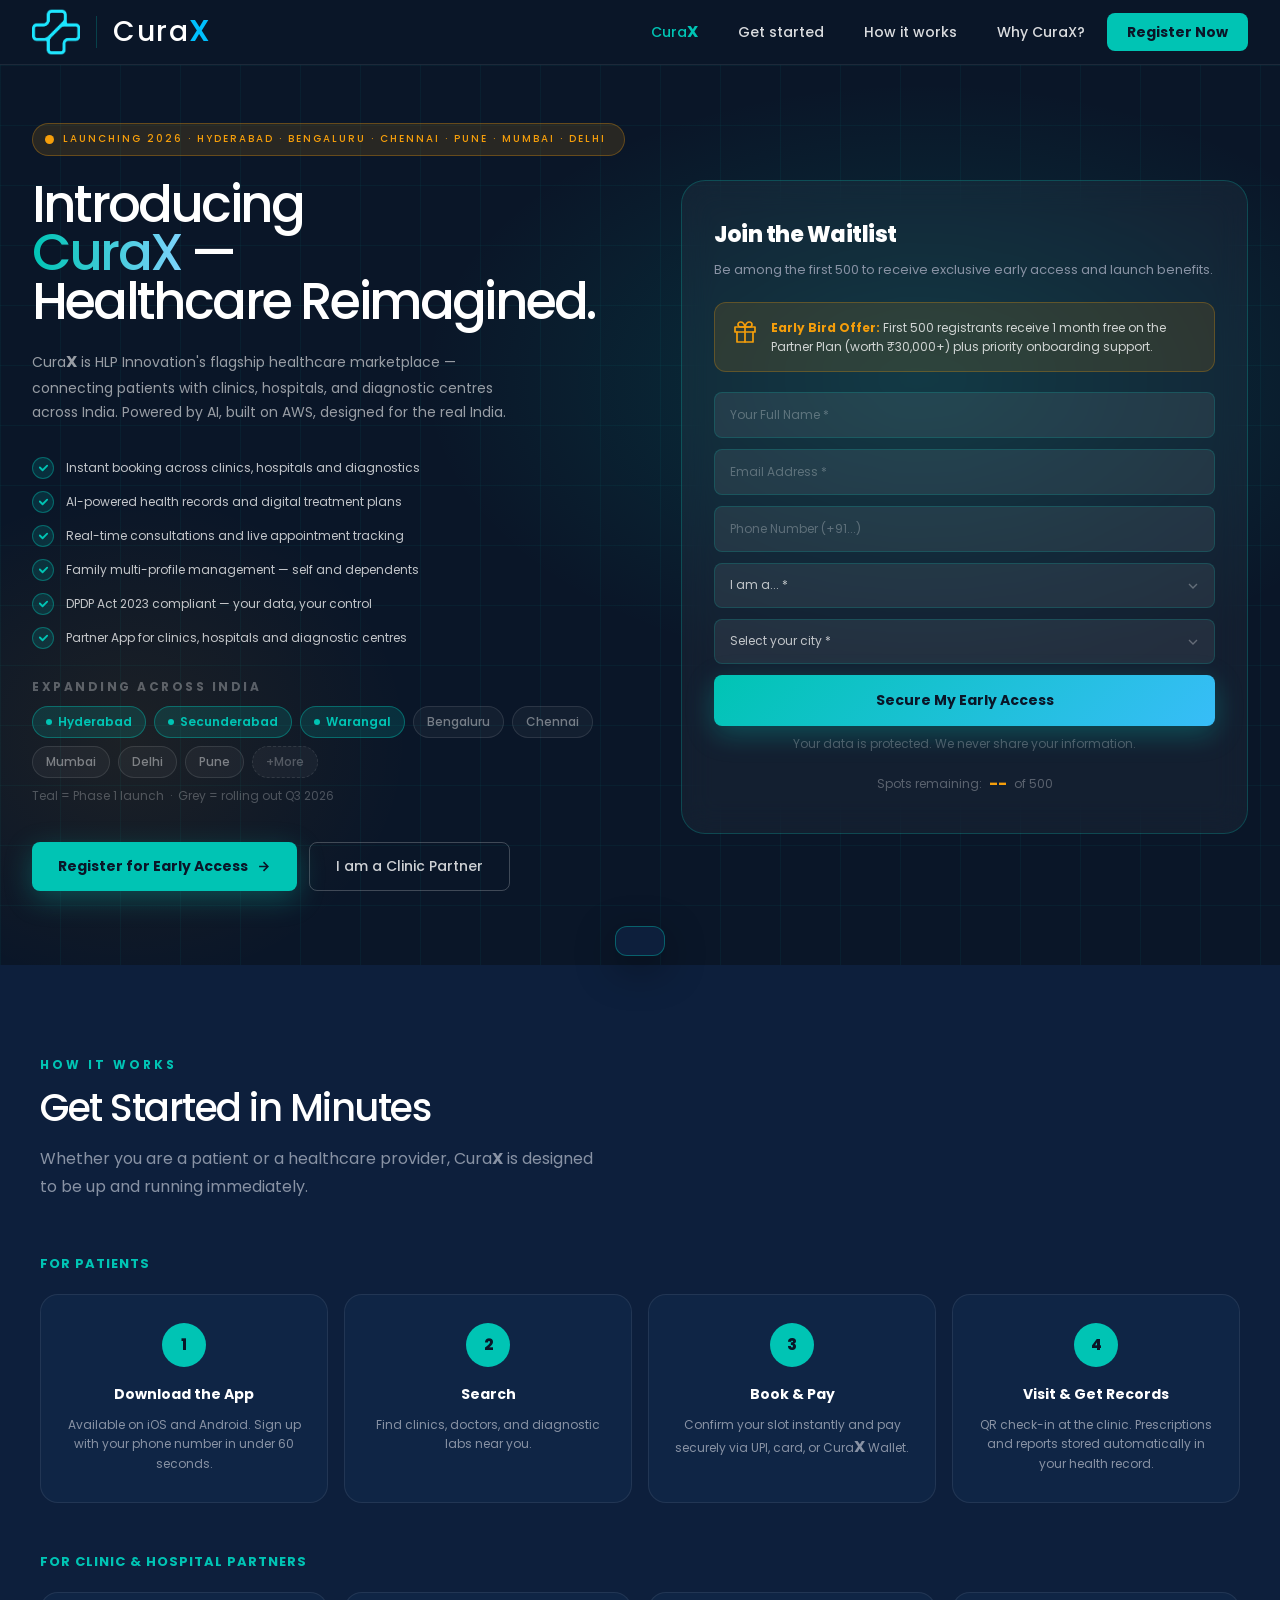
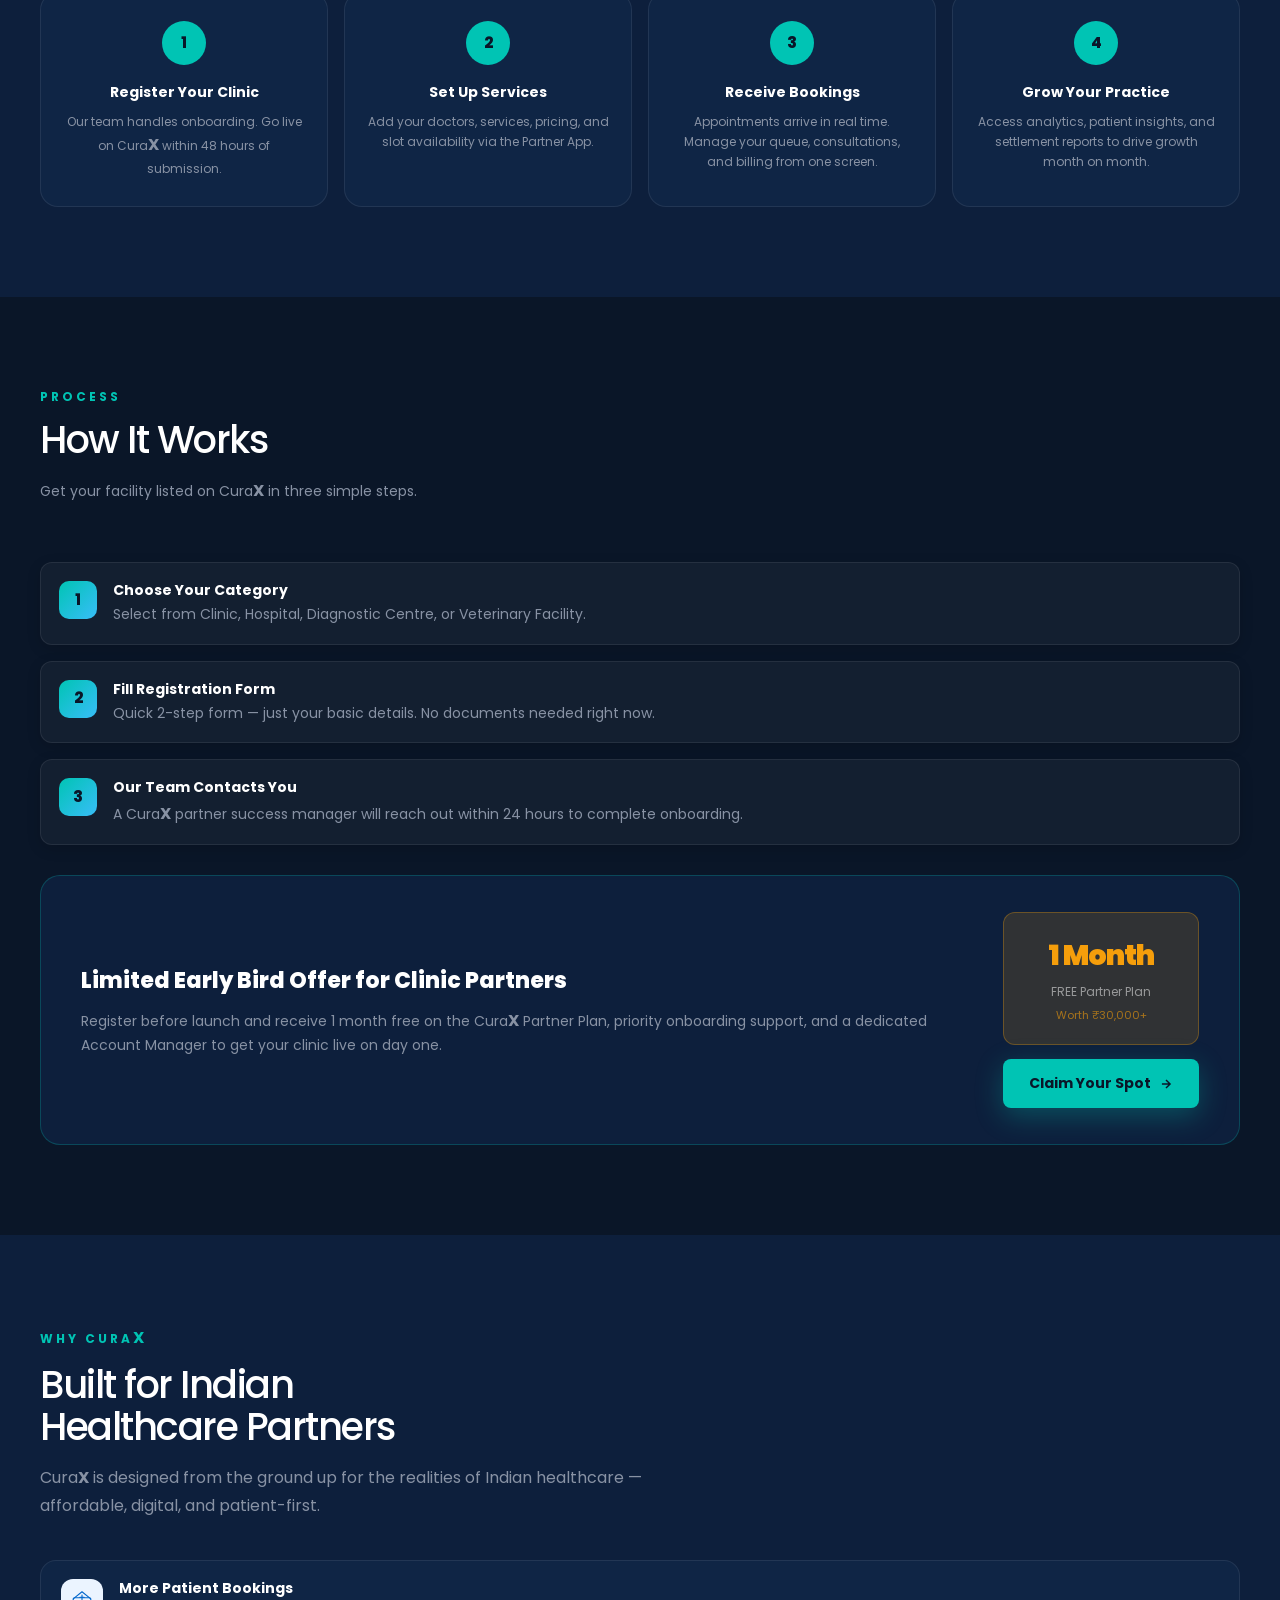
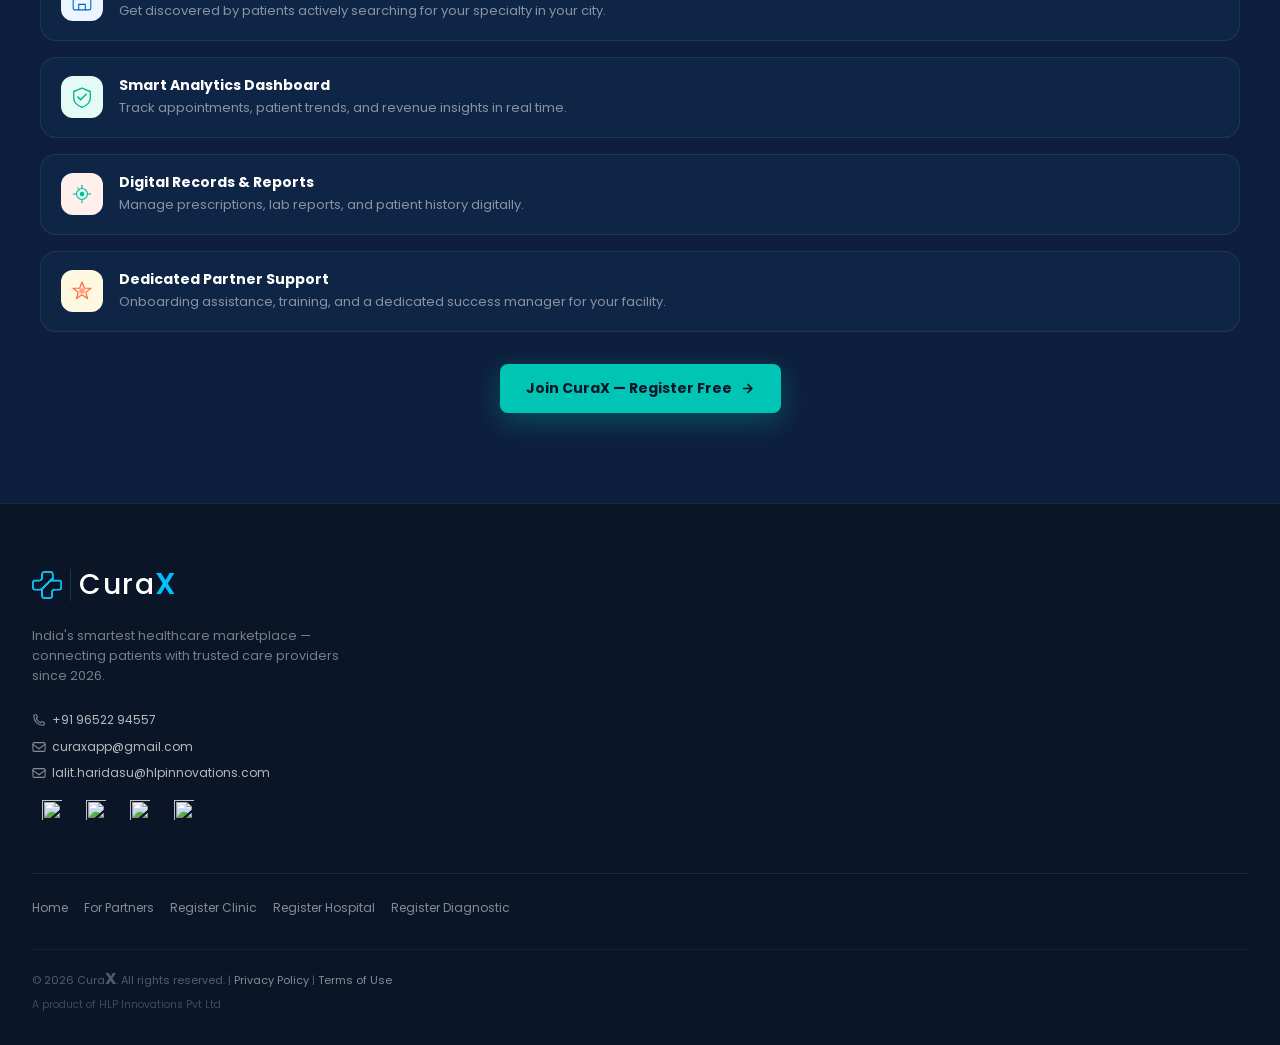
==== index.html @ 4bdb41b7 "Updated links for the socials" ====
<head>
  <meta charset="UTF-8">
  <meta name="viewport" content="width=device-width, initial-scale=1">

  <title>CuraX</title>
  <meta name="description" content="Introducing CuraX - Healthcare Reimagined.">
  <meta name="robots" content="index, follow">
  <link rel="canonical" href="https://www.curax.life/">

  <meta property="og:title" content="CuraX">
  <meta property="og:description" content="Introducing CuraX - Healthcare Reimagined.">
  <meta property="og:type" content="website">
  <meta property="og:url" content="https://www.curax.life/">
  <meta property="og:image" content="https://www.curax.life/assets/logo/curax-logo.png">

  <link rel="icon" href="assets/logo/curax-logo.png" type="image/png">

  <link href="https://fonts.googleapis.com/css2?family=Poppins:wght@400;500;700&display=swap" rel="stylesheet">
  <link rel="stylesheet" href="styles.css">

  <script type="application/ld+json">
{
  "@context": "https://schema.org",
  "@type": "Organization",
  "name": "CuraX",
  "url": "https://www.curax.life/",
  "logo": "https://www.curax.life/assets/logo/curax-logo.png"
}
</script>
</head>

<body>
  <header>
    <nav class="nav">
      <div class="nav-inner">
        <div class="nav-logo">
          <img src="assets/logo/curax-logo.png" alt="CuraX Logo">
          <div class="nav-logo-sep"></div>
          <div class="nav-logo-tag">Cura<span class="x-emp-logo">X</span></div>
        </div>
        <ul class="nav-links">
          <li><a href="index.html" class="active">Cura<span class="x-emp">X</span></a></li>
          <li><a href="#getstarted">Get started</a></li>
          <li><a href="#howitworks">How it works</a></li>
          <li><a href="#whycurax">Why CuraX?</a></li>
          <li><a href="#register" class="nav-cta">Register Now</a></li>
        </ul>
        <button class="hamburger" id="hbg"><span></span><span></span><span></span></button>
      </div>
      <div class="mob-menu" id="mob">
        <a href="#getstarted">Get started</a>
        <a href="#howitworks">How it works</a>
        <a href="#whycurax">Why Cura<span class="x-emp">X</span>?</a>
        <a href="#register" class="mob-cta">Register Now</a>
      </div>
    </nav>
  </header>

  <section class="hero" id="top">
    <div class="hero-inner">
      <!-- Left: copy -->
      <div class="fu">
        <div class="kicker">
          <div class="kicker-dot"></div>
          <span class="kicker-txt">Launching 2026 · Hyderabad · Bengaluru · Chennai · Pune · Mumbai · Delhi </span>
        </div>
        <h1>
          Introducing<br>
          <span class="grad">CuraX</span> —<br>
          Healthcare Reimagined.
        </h1>
        <p class="hero-sub">
          Cura<span class="x-emp">X</span> is HLP Innovation's flagship healthcare marketplace — connecting patients
          with clinics, hospitals, and
          diagnostic centres across India. Powered by AI, built on AWS, designed for the real India.
        </p>
        <div class="checks">
          <div class="check">
            <div class="check-ring">
              <svg width="11" height="11" viewBox="0 0 12 12" fill="none">
                <path d="M2 6l3 3 5-5" stroke="#00c4b4" stroke-width="2" stroke-linecap="round"
                  stroke-linejoin="round" />
              </svg>
            </div>
            <span>Instant booking across clinics, hospitals and diagnostics</span>
          </div>
          <div class="check">
            <div class="check-ring">
              <svg width="11" height="11" viewBox="0 0 12 12" fill="none">
                <path d="M2 6l3 3 5-5" stroke="#00c4b4" stroke-width="2" stroke-linecap="round"
                  stroke-linejoin="round" />
              </svg>
            </div>
            <span>AI-powered health records and digital treatment plans</span>
          </div>
          <div class="check">
            <div class="check-ring">
              <svg width="11" height="11" viewBox="0 0 12 12" fill="none">
                <path d="M2 6l3 3 5-5" stroke="#00c4b4" stroke-width="2" stroke-linecap="round"
                  stroke-linejoin="round" />
              </svg>
            </div>
            <span>Real-time consultations and live appointment tracking</span>
          </div>
          <div class="check">
            <div class="check-ring">
              <svg width="11" height="11" viewBox="0 0 12 12" fill="none">
                <path d="M2 6l3 3 5-5" stroke="#00c4b4" stroke-width="2" stroke-linecap="round"
                  stroke-linejoin="round" />
              </svg>
            </div>
            <span>Family multi-profile management — self and dependents</span>
          </div>
          <div class="check">
            <div class="check-ring">
              <svg width="11" height="11" viewBox="0 0 12 12" fill="none">
                <path d="M2 6l3 3 5-5" stroke="#00c4b4" stroke-width="2" stroke-linecap="round"
                  stroke-linejoin="round" />
              </svg>
            </div>
            <span>DPDP Act 2023 compliant — your data, your control</span>
          </div>
          <div class="check">
            <div class="check-ring">
              <svg width="11" height="11" viewBox="0 0 12 12" fill="none">
                <path d="M2 6l3 3 5-5" stroke="#00c4b4" stroke-width="2" stroke-linecap="round"
                  stroke-linejoin="round" />
              </svg>
            </div>
            <span>Partner App for clinics, hospitals and diagnostic centres</span>
          </div>
        </div>

        <!-- city expansion -->
        <div class="cities-row">
          <div class="cities-lbl">Expanding Across India</div>
          <div class="city-pills">
            <span class="city-pill-live"><span class="city-live-dot"></span>Hyderabad</span>
            <span class="city-pill-live"><span class="city-live-dot"></span>Secunderabad</span>
            <span class="city-pill-live"><span class="city-live-dot"></span>Warangal</span>
            <span class="city-pill-soon">Bengaluru</span>
            <span class="city-pill-soon">Chennai</span>
            <span class="city-pill-soon">Mumbai</span>
            <span class="city-pill-soon">Delhi</span>
            <span class="city-pill-soon">Pune</span>
            <span class="city-pill-soon" style="border-style:dashed;color:rgba(255,255,255,.25)">+More</span>
          </div>
          <div class="city-note">Teal = Phase 1 launch &nbsp;·&nbsp; Grey = rolling out Q3 2026</div>
        </div>

        <div class="hero-btns">
          <a href="#register" class="btn-primary">
            Register for Early Access
            <svg width="15" height="15" viewBox="0 0 24 24" fill="none" stroke="currentColor" stroke-width="2.5">
              <path d="M5 12h14M12 5l7 7-7 7" />
            </svg>
          </a>
          <a href="mailto:hlpinnovations6@gmail.com" class="btn-secondary">I am a Clinic Partner</a>
        </div>
      </div>

      <!-- Right: registration card -->
      <div class="reg-card fu" id="register" style="transition-delay:.12s">
        <div class="reg-title">Join the Waitlist</div>
        <div class="reg-sub">Be among the first 500 to receive exclusive early access and launch benefits.</div>

        <div class="offer-box">
          <svg width="24" height="24" viewBox="0 0 24 24" fill="none" stroke="#f59e0b" stroke-width="1.7"
            stroke-linecap="round" stroke-linejoin="round" style="flex-shrink:0;margin-top:2px">
            <polyline points="20 12 20 22 4 22 4 12" />
            <rect x="2" y="7" width="20" height="5" />
            <line x1="12" y1="22" x2="12" y2="7" />
            <path d="M12 7H7.5a2.5 2.5 0 0 1 0-5C11 2 12 7 12 7z" />
            <path d="M12 7h4.5a2.5 2.5 0 0 0 0-5C13 2 12 7 12 7z" />
          </svg>
          <div class="offer-txt">
            <strong>Early Bird Offer:</strong> First 500 registrants receive 1 month free on the Partner Plan
            (worth &#8377;30,000+) plus priority onboarding support.
          </div>
        </div>

        <form class="form" id="waitlistForm">
          <input class="inp" type="text" id="wl-name" placeholder="Your Full Name *" required>
          <input class="inp" type="email" id="wl-email" placeholder="Email Address *" required>
          <input class="inp" type="tel" id="wl-phone" placeholder="Phone Number (+91...)">

          <select class="sel" id="wl-entity" required>
            <option value="" disabled selected>I am a... *</option>
            <option value="Patient">Patient seeking healthcare</option>
            <option value="Clinic">Clinic / Doctor (Partner)</option>
            <option value="Hospital">Hospital / Medical Centre (Partner)</option>
            <option value="Diagnostic Labs">Diagnostic Centre (Partner)</option>
            <option value="Investor">Investor / Advisor</option>
            <option value="Other">Other</option>
          </select>

          <div id="wl-group-wrap">
            <select class="sel" id="wl-group">
              <option value="" disabled selected>Select group</option>
            </select>
          </div>

          <div id="wl-facility-wrap">
            <select class="sel" id="wl-facility-type">
              <option value="" disabled selected>Select facility type</option>
            </select>
          </div>

          <select class="sel" id="wl-city" required>
            <option value="" disabled selected>Select your city *</option>
          </select>

          <button type="submit" class="sub-btn">Secure My Early Access</button>
        </form>

        <div class="privacy-note">Your data is protected. We never share your information.</div>

        <div class="spots-row">
          <span>Spots remaining:</span>
          <span class="spots-num" id="spotNum">--</span>
          <span>of 500</span>
        </div>
      </div>
  </section>

  <section class="section section-dark" id="getstarted">
    <div class="section-inner">
      <div class="fu">
        <div class="section-tag">How It Works</div>
        <h2 class="section-title">Get Started in Minutes</h2>
        <p class="section-desc">Whether you are a patient or a healthcare provider, Cura<span class="x-emp">X</span> is
          designed to be up and
          running immediately.</p>
      </div>
      <div style="margin-bottom:48px">
        <div
          style="font-size:13px;font-weight:700;color:var(--teal);letter-spacing:1px;text-transform:uppercase;margin-bottom:20px">
          For Patients</div>
        <div class="steps">
          <div class="step fu">
            <div class="step-num">1</div>
            <div class="step-title">Download the App</div>
            <div class="step-desc">Available on iOS and Android. Sign up with your phone number in under 60 seconds.
            </div>
          </div>
          <div class="step fu" style="transition-delay:.08s">
            <div class="step-num">2</div>
            <div class="step-title">Search</div>
            <div class="step-desc">Find clinics, doctors, and diagnostic labs near you.
            </div>
          </div>
          <div class="step fu" style="transition-delay:.16s">
            <div class="step-num">3</div>
            <div class="step-title">Book &amp; Pay</div>
            <div class="step-desc">Confirm your slot instantly and pay securely via UPI, card, or Cura<span
                class="x-emp">X</span> Wallet.
            </div>
          </div>
          <div class="step fu" style="transition-delay:.24s">
            <div class="step-num">4</div>
            <div class="step-title">Visit &amp; Get Records</div>
            <div class="step-desc">QR check-in at the clinic. Prescriptions and reports stored automatically in your
              health record.</div>
          </div>
        </div>
      </div>
      <div>
        <div
          style="font-size:13px;font-weight:700;color:var(--teal);letter-spacing:1px;text-transform:uppercase;margin-bottom:20px">
          For Clinic &amp; Hospital Partners</div>
        <div class="steps">
          <div class="step fu">
            <div class="step-num">1</div>
            <div class="step-title">Register Your Clinic</div>
            <div class="step-desc">Our team handles onboarding. Go live on Cura<span class="x-emp">X</span> within 48
              hours of submission.
            </div>
          </div>
          <div class="step fu" style="transition-delay:.08s">
            <div class="step-num">2</div>
            <div class="step-title">Set Up Services</div>
            <div class="step-desc">Add your doctors, services, pricing, and slot availability via the Partner App.</div>
          </div>
          <div class="step fu" style="transition-delay:.16s">
            <div class="step-num">3</div>
            <div class="step-title">Receive Bookings</div>
            <div class="step-desc">Appointments arrive in real time. Manage your queue, consultations, and billing from
              one screen.</div>
          </div>
          <div class="step fu" style="transition-delay:.24s">
            <div class="step-num">4</div>
            <div class="step-title">Grow Your Practice</div>
            <div class="step-desc">Access analytics, patient insights, and settlement reports to drive growth month on
              month.</div>
          </div>
        </div>
      </div>
    </div>
  </section>

  <section class="section" id="howitworks">
    <div class="section-inner">

      <!-- Header animation -->
      <div class="fu">
        <span class="section-tag">Process</span>
        <h2 class="section-title">How It Works</h2>
        <p class="section-subtitle">
          Get your facility listed on Cura<span class="x-emp">X</span> in three simple steps.
        </p>
      </div>

      <br>

      <!-- Steps -->
      <div class="process-list">

        <div class="process-item fu">
          <div class="process-num">1</div>
          <div class="process-content">
            <h4>Choose Your Category</h4>
            <p>Select from Clinic, Hospital, Diagnostic Centre, or Veterinary Facility.</p>
          </div>
        </div>

        <div class="process-item fu" style="transition-delay:.08s">
          <div class="process-num">2</div>
          <div class="process-content">
            <h4>Fill Registration Form</h4>
            <p>Quick 2-step form — just your basic details. No documents needed right now.</p>
          </div>
        </div>

        <div class="process-item fu" style="transition-delay:.16s">
          <div class="process-num">3</div>
          <div class="process-content">
            <h4>Our Team Contacts You</h4>
            <p>A Cura<span class="x-emp">X</span> partner success manager will reach out within 24 hours to complete
              onboarding.</p>
          </div>
        </div>

      </div>

      <!-- Offer strip -->
      <div class="offer-strip fu" style="transition-delay:.24s">
        <div class="offer-strip-txt">
          <div class="offer-strip-ttl">Limited Early Bird Offer for Clinic Partners</div>
          <div class="offer-strip-sub">
            Register before launch and receive 1 month free on the Cura<span class="x-emp">X</span> Partner Plan,
            priority onboarding support, and a dedicated Account Manager to get your clinic live on day one.
          </div>
        </div>

        <div>
          <div class="offer-badge">
            <div class="offer-badge-val">1 Month</div>
            <div class="offer-badge-sub">FREE Partner Plan</div>
            <div style="font-size:11px;color:rgba(245,158,11,.6);margin-top:4px">
              Worth ₹30,000+
            </div>
          </div>

          <a href="#register" class="btn-primary" style="margin-top:14px;display:flex;justify-content:center">
            Claim Your Spot
            <svg width="14" height="14" viewBox="0 0 24 24" fill="none" stroke="currentColor" stroke-width="2.5">
              <path d="M5 12h14M12 5l7 7-7 7" />
            </svg>
          </a>
        </div>
      </div>

    </div>
  </section>

  <section class="section section-dark" id="whycurax">
    <div class="section-inner">
      <span class="section-tag">Why Cura<span class="x-emp">X</span></span>
      <h2 class="section-title">Built for Indian<br>Healthcare Partners</h2>
      <p class="partner-benefits-desc">
        Cura<span class="x-emp">X</span> is designed from the ground up for the realities of Indian healthcare —
        affordable, digital, and patient-first.
      </p>

      <div class="partner-benefits-grid">

        <div class="partner-benefit-card">
          <div class="partner-benefit-icon-wrap partner-benefit-icon-blue">
            <img src="./assets/icons/icon-clinic.svg" alt="More Patient Bookings" width="22" height="22">
          </div>
          <div class="partner-benefit-content">
            <h4>More Patient Bookings</h4>
            <p>Get discovered by patients actively searching for your specialty in your city.</p>
          </div>
        </div>

        <div class="partner-benefit-card">
          <div class="partner-benefit-icon-wrap partner-benefit-icon-green">
            <img src="./assets/icons/icon-verified-listings.svg" alt="Smart Analytics Dashboard" width="22" height="22">
          </div>
          <div class="partner-benefit-content">
            <h4>Smart Analytics Dashboard</h4>
            <p>Track appointments, patient trends, and revenue insights in real time.</p>
          </div>
        </div>

        <div class="partner-benefit-card">
          <div class="partner-benefit-icon-wrap partner-benefit-icon-orange">
            <img src="./assets/icons/icon-diagnostic.svg" alt="Digital Records and Reports" width="22" height="22">
          </div>
          <div class="partner-benefit-content">
            <h4>Digital Records &amp; Reports</h4>
            <p>Manage prescriptions, lab reports, and patient history digitally.</p>
          </div>
        </div>

        <div class="partner-benefit-card">
          <div class="partner-benefit-icon-wrap partner-benefit-icon-yellow">
            <img src="./assets/icons/icon-early-bird.svg" alt="Dedicated Partner Support" width="22" height="22">
          </div>
          <div class="partner-benefit-content">
            <h4>Dedicated Partner Support</h4>
            <p>Onboarding assistance, training, and a dedicated success manager for your facility.</p>
          </div>
        </div>

      </div>

      <div class="partner-benefits-cta">
        <a href="#register" class="btn-primary">
          Join CuraX — Register Free
          <svg width="15" height="15" viewBox="0 0 24 24" fill="none" stroke="currentColor" stroke-width="2.5">
            <path d="M5 12h14M12 5l7 7-7 7" />
          </svg>
        </a>
      </div>
    </div>
  </section>

  <footer class="footer">
    <div class="container">
      <div class="footer-logo">
        <img class="footer-logo-img" src="./assets/logo/curax-logo.png" alt="CuraX" width="110" height="32" />
        <div class="nav-logo-sep"></div>
        <div class="nav-logo-tag">Cura<span class="x-emp-logo">X</span></div>
      </div>
      <p class="footer-tagline">
        India's smartest healthcare marketplace — connecting patients with trusted care providers since 2026.
      </p>

      <!-- Contact Details -->
      <div class="footer-contact">
        <div class="footer-contact-item">
          <svg viewBox="0 0 16 16" fill="none" width="14" height="14" aria-hidden="true">
            <path
              d="M2 3.5A1.5 1.5 0 0 1 3.5 2h1.172a.5.5 0 0 1 .447.276l1 2a.5.5 0 0 1-.114.568L4.9 5.95a7.5 7.5 0 0 0 5.15 5.15l1.106-1.105a.5.5 0 0 1 .568-.114l2 1a.5.5 0 0 1 .276.447V12.5A1.5 1.5 0 0 1 12.5 14C6.701 14 2 9.299 2 3.5Z"
              stroke="rgba(255,255,255,0.5)" stroke-width="1.2" />
          </svg>
          <a href="tel:+919652294557">+91 96522 94557</a>
        </div>
        <div class="footer-contact-item">
          <svg viewBox="0 0 16 16" fill="none" width="14" height="14" aria-hidden="true">
            <rect x="1" y="3" width="14" height="10" rx="1.5" stroke="rgba(255,255,255,0.5)" stroke-width="1.2" />
            <path d="M1 5l7 5 7-5" stroke="rgba(255,255,255,0.5)" stroke-width="1.2" />
          </svg>
          <a href="mailto:curaxapp@gmail.com">curaxapp@gmail.com</a>
        </div>
        <div class="footer-contact-item">
          <svg viewBox="0 0 16 16" fill="none" width="14" height="14" aria-hidden="true">
            <rect x="1" y="3" width="14" height="10" rx="1.5" stroke="rgba(255,255,255,0.5)" stroke-width="1.2" />
            <path d="M1 5l7 5 7-5" stroke="rgba(255,255,255,0.5)" stroke-width="1.2" />
          </svg>
          <a href="mailto:lalit.haridasu@hlpinnovations.com">lalit.haridasu@hlpinnovations.com</a>
        </div>
        <div class="social-links mt-3">
          <a class="youtube" href="https://www.youtube.com/@CuraX_India"
            target="_blank" title="Visit us on youtube" rel="noopener noreferrer">
            <img src="assets/images/youtube.png" alt="Youtube" class="social-icon" loading="lazy">
          </a>
          <a class="instagram" href="https://www.instagram.com/curax_india/" 
            target="_blank" title="Visit us on Instagram" rel="noopener noreferrer">
            <img src="assets/images/instagram.png" alt="Instagram" class="social-icon" loading="lazy">
          </a>
          <a class="linkedin" target="_blank" title="Visit us on LinkedIn" rel="noopener noreferrer">
            <img src="assets/images/linkedin.png" alt="LinkedIn" class="social-icon" loading="lazy">
          </a>
          <a class="whatsapp" href="https://wa.me/919652294557?text=Hello%20I%20am%20interested%20in%20your%20services"
            target="_blank" title="Connect with us on WhatsApp" rel="noopener noreferrer">

            <img src="assets/images/whatsapp.png" alt="WhatsApp" class="social-icon" loading="lazy">
          </a>
        </div>
      </div>

      <div class="footer-links">
        <a href="./index.html">Home</a>
        <a href="./index.html">For Partners</a>
        <a>Register Clinic</a>
        <a>Register Hospital</a>
        <a>Register Diagnostic</a>
      </div>
      <p class="footer-bottom">
        &copy; 2026 Cura<span class="x-emp">X</span>. All rights reserved. |
        <a href="#" style="color:rgba(255,255,255,0.5);">Privacy Policy</a> |
        <a href="#" style="color:rgba(255,255,255,0.5);">Terms of Use</a>
      </p>
      <p class="footer-hlp">A product of HLP Innovations Pvt Ltd</p>
    </div>
  </footer>

  <div id="toast" class="toast"></div>

  <script src="script.js" defer></script>
</body>
---- styles.css ----
:root {
    --bg-dark: #0a1628;
    --bg-mid: #0d1f3c;
    --bg-card: #0f2545;
    --teal: #00c4b4;
    --teal-dark: #009e91;
    --accent-amber: #f59e0b;
    --accent-blue: #38bdf8;
    --grad-blue: #7dd3fc;
    --icon-blue-bg: #ebf4ff;
    --icon-green-bg: #e6faf5;
    --icon-orange-bg: #fff0eb;
    --icon-yellow-bg: #fff8e1;
    --logo-color: #00c0fe;
    --teal-glow: rgba(0, 196, 180, 0.15);
    --white: #ffffff;
    --grey-lt: #f0f4f8;
    --muted: #8892a4;
    --border: rgba(255, 255, 255, 0.08);
    --border-t: rgba(0, 196, 180, 0.25);
    --font: 'Poppins', sans-serif;
}

*,
*::before,
*::after {
    box-sizing: border-box;
    margin: 0;
    padding: 0;
}

html {
    scroll-behavior: smooth;
}

body {
    font-family: var(--font);
    background: var(--bg-dark);
    color: var(--white);
    line-height: 1.65;
    overflow-x: hidden;
}

a {
    color: inherit;
    text-decoration: none;
}

button {
    font-family: var(--font);
    cursor: pointer;
    border: none;
    background: none;
}

/* Header */
.nav {
    position: sticky;
    top: 0;
    z-index: 999;
    background: var(--bg-dark);
    border-bottom: 1px solid var(--border);
    padding: 0 32px;
}

.nav-inner {
    max-width: 1280px;
    margin: 0 auto;
    height: 64px;
    display: flex;
    align-items: center;
    justify-content: space-between;
}

.nav-logo {
    display: flex;
    align-items: center;
    gap: 16px;
}

.nav-logo img {
    height: 48px;
    width: auto;
    mix-blend-mode: screen;
    filter: brightness(1.2);
}

.nav-logo-sep {
    width: 1px;
    height: 32px;
    background: var(--border-t);
}

.nav-logo-tag {
    font-size: 28px;
    font-weight: 500;
    color: var(--white);
    letter-spacing: 1.5px;
}

.x-emp-logo {
    font-size: 30px;
    font-weight: 600;
    color: var(--logo-color);
    text-transform: uppercase;
}

.x-emp {
    font-size: 16px;
    font-weight: 700;
}

.nav-links {
    list-style: none;
    display: flex;
    align-items: center;
    gap: 4px;
}

.nav-links a {
    padding: 8px 18px;
    border-radius: 6px;
    font-size: 14px;
    font-weight: 500;
    color: rgba(255, 255, 255, 0.85);
    transition: all 0.2s;
}

.nav-links a:hover {
    color: var(--teal);
    background: var(--teal-glow);
}

.nav-links a.active {
    color: var(--teal);
}

.nav-links .nav-cta {
    background: var(--teal);
    color: var(--bg-dark);
    font-weight: 700;
    border-radius: 8px;
    padding: 9px 20px;
}

.nav-links .nav-cta:hover {
    background: var(--teal-dark);
    color: var(--white);
}

.hamburger {
    display: none;
    flex-direction: column;
    gap: 5px;
    padding: 6px;
}

.hamburger span {
    display: block;
    width: 22px;
    height: 2px;
    background: var(--white);
    border-radius: 2px;
    transition: 0.3s;
}

.hamburger.open span:nth-child(1) {
    transform: translateY(7px) rotate(45deg);
}

.hamburger.open span:nth-child(2) {
    opacity: 0;
}

.hamburger.open span:nth-child(3) {
    transform: translateY(-7px) rotate(-45deg);
}

.mob-menu {
    display: none;
    background: var(--bg-mid);
    border-top: 1px solid var(--border);
    padding: 12px 20px 20px;
    flex-direction: column;
    gap: 4px;
}

.mob-menu.open {
    display: flex;
}

.mob-menu a {
    padding: 12px 16px;
    border-radius: 8px;
    font-size: 15px;
    font-weight: 500;
    color: rgba(255, 255, 255, 0.78);
    transition: 0.2s;
}

.mob-menu a:hover {
    background: var(--teal-glow);
    color: var(--teal);
}

.mob-cta {
    background: var(--teal) !important;
    color: var(--bg-dark) !important;
    font-weight: 700 !important;
    text-align: center;
    border-radius: 8px !important;
    margin-top: 6px;
}

/* Hero */
.hero {
    position: relative;
    overflow: hidden;
    min-height: 100vh;
    background: var(--bg-dark);
    display: flex;
    align-items: center;
    padding: 56px 32px 72px;
}

.hero::before {
    content: '';
    position: absolute;
    inset: 0;
    pointer-events: none;
    background-image:
        linear-gradient(rgba(0, 196, 180, 0.055) 1px, transparent 1px),
        linear-gradient(90deg, rgba(0, 196, 180, 0.055) 1px, transparent 1px);
    background-size: 60px 60px;
}

.hero::after {
    content: '';
    position: absolute;
    inset: 0;
    pointer-events: none;
    background:
        radial-gradient(ellipse 65% 55% at 72% 35%, rgba(0, 196, 180, 0.16) 0%, transparent 60%),
        radial-gradient(ellipse 40% 50% at 10% 75%, rgba(245, 158, 11, 0.08) 0%, transparent 55%);
}

.hero-inner {
    position: relative;
    z-index: 1;
    max-width: 1280px;
    margin: 0 auto;
    width: 100%;
    display: grid;
    grid-template-columns: 1fr 1fr;
    gap: 56px;
    align-items: center;
}

.kicker {
    display: inline-flex;
    align-items: center;
    gap: 9px;
    background: rgba(245, 158, 11, 0.13);
    border: 1px solid rgba(245, 158, 11, 0.3);
    border-radius: 100px;
    padding: 8px 18px 8px 12px;
    margin-bottom: 24px;
    width: max-content;
}

.kicker-dot {
    width: 9px;
    height: 9px;
    border-radius: 50%;
    background: var(--accent-amber);
    flex-shrink: 0;
    animation: amber-pulse 1.8s ease infinite;
}

@keyframes amber-pulse {

    0%,
    100% {
        box-shadow: 0 0 0 0 rgba(245, 158, 11, 0.5);
    }

    50% {
        box-shadow: 0 0 0 8px rgba(245, 158, 11, 0);
    }
}

.kicker-txt {
    font-size: 10px;
    font-weight: 500;
    color: #f59e0b;
    letter-spacing: 2px;
    line-height: 1.45;
    text-transform: uppercase;
}

.hero h1 {
    font-size: clamp(36px, 4vw, 66px);
    font-weight: 500;
    line-height: 0.95;
    letter-spacing: -2.8px;
    color: var(--white);
    margin-bottom: 22px;
}

.hero h1 .grad {
    background: linear-gradient(90deg, var(--teal) 0%, var(--grad-blue) 100%);
    -webkit-background-clip: text;
    -webkit-text-fill-color: transparent;
    background-clip: text;
}

.hero-sub {
    font-size: 14px;
    color: rgba(255, 255, 255, 0.58);
    max-width: 480px;
    line-height: 1.75;
    margin-bottom: 32px;
}

.checks {
    display: flex;
    flex-direction: column;
    gap: 12px;
    margin-bottom: 28px;
}

.check {
    display: flex;
    align-items: center;
    gap: 12px;
}

.check-ring {
    width: 22px;
    height: 22px;
    border-radius: 50%;
    flex-shrink: 0;
    background: rgba(0, 196, 180, 0.15);
    border: 1.5px solid rgba(0, 196, 180, 0.4);
    display: flex;
    align-items: center;
    justify-content: center;
}

.check span {
    font-size: 12px;
    color: rgba(255, 255, 255, 0.75);
}

.cities-row {
    margin-bottom: 36px;
}

.cities-lbl {
    font-size: 12px;
    font-weight: 700;
    color: rgba(255, 255, 255, 0.3);
    letter-spacing: 2.5px;
    text-transform: uppercase;
    margin-bottom: 10px;
}

.city-pills {
    display: flex;
    flex-wrap: wrap;
    gap: 8px;
    margin-bottom: 8px;
}

.city-pill-live {
    display: inline-flex;
    align-items: center;
    gap: 6px;
    background: rgba(0, 196, 180, 0.15);
    border: 1px solid rgba(0, 196, 180, 0.4);
    border-radius: 100px;
    padding: 5px 13px;
    font-size: 12px;
    font-weight: 600;
    color: var(--teal);
}

.city-live-dot {
    width: 6px;
    height: 6px;
    border-radius: 50%;
    background: var(--teal);
    flex-shrink: 0;
}

.city-pill-soon {
    display: inline-flex;
    align-items: center;
    background: rgba(255, 255, 255, 0.04);
    border: 1px solid rgba(255, 255, 255, 0.1);
    border-radius: 100px;
    padding: 5px 13px;
    font-size: 12px;
    font-weight: 500;
    color: rgba(255, 255, 255, 0.42);
}

.city-note {
    font-size: 12px;
    color: rgba(255, 255, 255, 0.25);
}

.hero-btns {
    display: flex;
    flex-wrap: wrap;
    gap: 12px;
}

.btn-primary {
    display: inline-flex;
    align-items: center;
    gap: 8px;
    background: var(--teal);
    color: var(--bg-dark);
    padding: 13px 26px;
    border-radius: 8px;
    font-size: 14px;
    font-weight: 700;
    transition: all 0.25s;
    box-shadow: 0 8px 28px rgba(0, 196, 180, 0.3);
}

.btn-primary:hover {
    background: var(--teal-dark);
    color: var(--white);
    transform: translateY(-2px);
    box-shadow: 0 12px 36px rgba(0, 196, 180, 0.45);
}

.btn-secondary {
    display: inline-flex;
    align-items: center;
    gap: 8px;
    border: 1.5px solid rgba(255, 255, 255, 0.22);
    color: rgba(255, 255, 255, 0.8);
    padding: 12px 26px;
    border-radius: 8px;
    font-size: 14px;
    font-weight: 500;
    transition: all 0.25s;
}

.btn-secondary:hover {
    border-color: var(--teal);
    color: var(--teal);
}

/* Registration card */
.reg-card {
    background: rgba(255, 255, 255, 0.04);
    border: 1px solid var(--border-t);
    border-radius: 24px;
    padding: 36px 32px;
    backdrop-filter: blur(16px);
    -webkit-backdrop-filter: blur(16px);
}

.reg-title {
    font-size: 22px;
    font-weight: 800;
    color: var(--white);
    letter-spacing: -0.5px;
    margin-bottom: 5px;
}

.reg-sub {
    font-size: 13px;
    color: var(--muted);
    margin-bottom: 22px;
}

.offer-box {
    background: rgba(245, 158, 11, 0.12);
    border: 1px solid rgba(245, 158, 11, 0.25);
    border-radius: 12px;
    padding: 15px 18px;
    margin-bottom: 20px;
    display: flex;
    align-items: flex-start;
    gap: 14px;
}

.offer-txt {
    font-size: 12px;
    color: rgba(255, 255, 255, 0.78);
    line-height: 1.6;
}

.offer-txt strong {
    color: #f59e0b;
}

/* Form */
.form {
    display: flex;
    flex-direction: column;
    gap: 11px;
}

.inp {
    width: 100%;
    background: rgba(255, 255, 255, 0.07);
    border: 1px solid rgba(0, 196, 180, 0.2);
    border-radius: 8px;
    padding: 13px 15px;
    font-size: 12px;
    font-family: var(--font);
    color: var(--white);
    outline: none;
    transition: 0.2s;
}

.inp::placeholder {
    color: rgba(255, 255, 255, 0.27);
}

.inp:focus,
.sel:focus {
    border-color: var(--teal);
    background: rgba(255, 255, 255, 0.1);
}

.sel {
    width: 100%;
    display: block;
    background: rgba(255, 255, 255, 0.07);
    border: 1px solid rgba(0, 196, 180, 0.2);
    border-radius: 8px;
    padding: 13px 15px;
    padding-right: 42px;
    font-size: 12px;
    font-family: var(--font);
    color: rgba(255, 255, 255, 0.72);
    outline: none;
    cursor: pointer;
    appearance: none;
    -webkit-appearance: none;
    line-height: 1.4;
    background-image: url("data:image/svg+xml,%3Csvg xmlns='http://www.w3.org/2000/svg' viewBox='0 0 24 24' fill='none' stroke='rgba(255,255,255,0.3)' stroke-width='2'%3E%3Cpath d='m6 9 6 6 6-6'/%3E%3C/svg%3E");
    background-repeat: no-repeat;
    background-position: right 13px center;
    background-size: 16px;
}

.sel option {
    background: var(--bg-mid);
    color: var(--white);
}

.sel:valid {
    color: var(--white);
}

.sel:disabled {
    opacity: 0.5;
    cursor: not-allowed;
}

#wl-group-wrap,
#wl-facility-wrap {
    display: none;
    width: 100%;
    opacity: 0;
    transform: translateY(6px);
    transition: opacity 0.25s ease, transform 0.25s ease;
}

#wl-group-wrap.show,
#wl-facility-wrap.show {
    opacity: 1;
    transform: translateY(0);
}

#wl-group-wrap .sel,
#wl-facility-wrap .sel {
    width: 100%;
    display: block;
}

.sub-btn {
    width: 100%;
    background: linear-gradient(135deg, var(--teal), var(--accent-blue));
    color: var(--bg-dark);
    border-radius: 8px;
    padding: 15px;
    font-size: 14px;
    font-weight: 700;
    cursor: pointer;
    border: none;
    font-family: var(--font);
    transition: all 0.25s;
    box-shadow: 0 8px 28px rgba(0, 196, 180, 0.3);
}

.sub-btn:hover {
    transform: translateY(-2px);
    box-shadow: 0 12px 36px rgba(0, 196, 180, 0.5);
}

.privacy-note {
    font-size: 12px;
    color: rgba(255, 255, 255, 0.25);
    text-align: center;
    margin-top: 8px;
}

.spots-row {
    display: flex;
    align-items: center;
    justify-content: center;
    gap: 7px;
    margin-top: 18px;
    font-size: 12px;
    color: rgba(255, 255, 255, 0.3);
}

.spots-num {
    color: #f59e0b;
    font-weight: 700;
    font-size: 15px;
}

/* Shared sections */
.section {
    padding: 90px 40px;
}

.section-inner {
    max-width: 1280px;
    margin: 0 auto;
}

.section-tag {
    display: inline-block;
    font-size: 12px;
    font-weight: 700;
    letter-spacing: 3px;
    text-transform: uppercase;
    color: var(--teal);
    margin-bottom: 12px;
}

.section-title {
    font-size: clamp(28px, 3vw, 42px);
    font-weight: 500;
    line-height: 1.1;
    letter-spacing: -1.5px;
    color: var(--white);
    margin-bottom: 16px;
}

.section-desc {
    font-size: 16px;
    color: var(--muted);
    max-width: 560px;
    line-height: 1.75;
    margin-bottom: 52px;
}

.section-dark {
    background: var(--bg-mid);
}

.section-light {
    background: var(--bg-dark);
}

.section-subtitle {
    font-size: 14px;
    color: var(--muted);
    line-height: 1.65;
    margin-bottom: 32px;
    font-weight: 400;
}

.process-list {
    display: flex;
    flex-direction: column;
    gap: 16px;
}

.process-item {
    display: flex;
    align-items: flex-start;
    gap: 16px;
    padding: 18px;
    background: rgba(255, 255, 255, 0.04);
    border-radius: 12px;
    border: 1px solid var(--border);
    box-shadow: 0 4px 14px rgba(0, 0, 0, 0.15);
    transition: all 0.25s ease;
}

.process-item:hover {
    border-color: var(--border-t);
    transform: translateY(-2px);
}

.process-num {
    width: 38px;
    height: 38px;
    flex-shrink: 0;
    display: flex;
    align-items: center;
    justify-content: center;
    border-radius: 10px;
    background: linear-gradient(135deg, var(--teal), #38bdf8);
    color: var(--bg-dark);
    font-size: 15px;
    font-weight: 800;
}

.process-content h4 {
    font-size: 14px;
    font-weight: 700;
    color: var(--white);
    margin-bottom: 4px;
    line-height: 1.3;
}

.process-content p {
    font-size: 14px;
    color: var(--muted);
    line-height: 1.6;
    margin: 0;
}

/* Partner benefits */
.partner-benefits-desc {
    font-size: 16px;
    color: var(--muted);
    max-width: 620px;
    line-height: 1.75;
    margin-bottom: 40px;
}

.partner-benefits-grid {
    display: flex;
    flex-direction: column;
    gap: 16px;
}

.partner-benefit-card {
    display: flex;
    align-items: flex-start;
    gap: 16px;
    background: var(--bg-card);
    border: 1px solid var(--border);
    border-radius: 16px;
    padding: 18px 20px;
    transition: transform 0.25s ease, border-color 0.25s ease, box-shadow 0.25s ease;
}

.partner-benefit-card:hover {
    transform: translateY(-2px);
    border-color: rgba(0, 196, 180, 0.28);
    box-shadow: 0 14px 32px rgba(0, 0, 0, 0.16);
}

.partner-benefit-icon-wrap {
    width: 42px;
    height: 42px;
    border-radius: 12px;
    display: flex;
    align-items: center;
    justify-content: center;
    flex-shrink: 0;
}

.partner-benefit-icon-wrap img {
    width: 22px;
    height: 22px;
    object-fit: contain;
}

.partner-benefit-icon-blue {
    background: var(--icon-blue-bg);
}

.partner-benefit-icon-green {
    background: var(--icon-green-bg);
}

.partner-benefit-icon-orange {
    background: var(--icon-orange-bg);
}

.partner-benefit-icon-yellow {
    background: var(--icon-yellow-bg);
}

.partner-benefit-content h4 {
    font-size: 14px;
    font-weight: 700;
    color: var(--white);
    margin-bottom: 4px;
    line-height: 1.3;
}

.partner-benefit-content p {
    font-size: 13px;
    color: var(--muted);
    line-height: 1.6;
    margin: 0;
}

.partner-benefits-cta {
    margin-top: 32px;
    display: flex;
    justify-content: center;
}

/* How it works */
.steps {
    display: grid;
    grid-template-columns: repeat(auto-fit, minmax(200px, 1fr));
    gap: 16px;
    position: relative;
}

.step {
    background: var(--bg-card);
    border: 1px solid var(--border);
    border-radius: 18px;
    padding: 28px 22px;
    text-align: center;
    position: relative;
}

.step-num {
    width: 44px;
    height: 44px;
    border-radius: 50%;
    background: var(--teal);
    color: var(--bg-dark);
    font-size: 15px;
    font-weight: 800;
    display: flex;
    align-items: center;
    justify-content: center;
    margin: 0 auto 16px;
}

.step-title {
    font-size: 14px;
    font-weight: 700;
    color: var(--white);
    margin-bottom: 8px;
}

.step-desc {
    font-size: 12px;
    color: var(--muted);
    line-height: 1.65;
}

/* Offer strip */
.offer-strip {
    background: var(--bg-mid);
    border: 1px solid var(--border-t);
    border-radius: 20px;
    padding: 36px 40px;
    display: flex;
    align-items: center;
    justify-content: space-between;
    gap: 28px;
    flex-wrap: wrap;
    margin-top: 30px;
}

.offer-strip-txt {
    flex: 1;
    min-width: 260px;
}

.offer-strip-ttl {
    font-size: 22px;
    font-weight: 800;
    color: var(--white);
    margin-bottom: 8px;
}

.offer-strip-sub {
    font-size: 14px;
    color: var(--muted);
    line-height: 1.65;
}

.offer-badge {
    background: rgba(245, 158, 11, 0.15);
    border: 1px solid rgba(245, 158, 11, 0.3);
    border-radius: 12px;
    padding: 20px 24px;
    text-align: center;
    flex-shrink: 0;
}

.offer-badge-val {
    font-size: 28px;
    font-weight: 900;
    color: #f59e0b;
    letter-spacing: -1px;
}

.offer-badge-sub {
    font-size: 12px;
    color: rgba(255, 255, 255, 0.5);
    margin-top: 3px;
}

/* Fade-up */
.fu {
    opacity: 0;
    transform: translateY(24px);
    transition: opacity 0.6s ease, transform 0.6s ease;
}

.fu.in {
    opacity: 1;
    transform: translateY(0);
}

/* Toast */
.toast {
    position: fixed;
    bottom: 24px;
    left: 50%;
    transform: translateX(-50%) translateY(80px);
    background: var(--bg-mid);
    border: 1px solid rgba(0, 196, 180, 0.4);
    border-radius: 12px;
    padding: 14px 24px;
    color: var(--white);
    font-size: 14px;
    font-weight: 500;
    box-shadow: 0 12px 40px rgba(0, 0, 0, 0.4);
    z-index: 9999;
    transition: transform 0.4s cubic-bezier(.175, .885, .32, 1.275);
    white-space: nowrap;
}

.toast.show {
    transform: translateX(-50%) translateY(0);
}

/* Footer */
.footer {
    background: var(--bg-dark);
    color: rgba(255, 255, 255, 0.65);
    padding: 56px 32px 32px;
    margin-top: auto;
    border-top: 1px solid var(--border);
}

.footer .container {
    max-width: 1280px;
    margin: 0 auto;
}

.footer-top {
    margin-bottom: 32px;
}

.footer-logo {
    display: flex;
    align-items: center;
    gap: 8px;
    margin-bottom: 16px;
    text-decoration: none;
}

.footer-logo-img {
    height: 30px;
    width: auto;
}

.footer-logo-text {
    font-size: 12px;
    font-weight: 800;
    color: var(--white);
    letter-spacing: -0.4px;
}

.footer-logo-text span {
    color: #5BC8FF;
}

.footer-tagline {
    font-size: 12.5px;
    color: rgba(255, 255, 255, 0.45);
    line-height: 1.6;
    margin-bottom: 24px;
    max-width: 320px;
}

.footer-contact {
    display: flex;
    flex-direction: column;
    gap: 7px;
    margin-bottom: 24px;
}

.footer-contact-item {
    font-size: 12px;
    color: rgba(255, 255, 255, 0.55);
    display: flex;
    align-items: center;
    gap: 6px;
}

.footer-contact-item a {
    color: rgba(255, 255, 255, 0.7);
    transition: color 0.2s ease;
}

.footer-contact-item a:hover {
    color: var(--white);
}

.footer-links {
    display: flex;
    flex-wrap: wrap;
    gap: 16px;
    margin-bottom: 32px;
    padding-top: 24px;
    border-top: 1px solid rgba(255, 255, 255, 0.07);
}

.footer-links a {
    font-size: 12px;
    color: rgba(255, 255, 255, 0.5);
    text-decoration: none;
    transition: color 0.2s ease;
}

.footer-links a:hover {
    color: rgba(255, 255, 255, 0.85);
}

.footer-bottom {
    font-size: 11px;
    color: rgba(255, 255, 255, 0.3);
    padding-top: 16px;
    border-top: 1px solid rgba(255, 255, 255, 0.06);
    line-height: 1.6;
}

.footer-hlp {
    font-size: 10.5px;
    color: rgba(255, 255, 255, 0.22);
    margin-top: 4px;
}

.social-links .social-icon {
    width: 40px;
    height: 40px;
    padding: 10px 10px;
}

/* Responsive */
@media (max-width: 900px) {
    .hero-inner {
        grid-template-columns: 1fr;
        gap: 40px;
    }

    .reg-card {
        max-width: 680px;
        width: 100%;
        margin: 0 auto;
        padding: 30px 26px;
    }

    .offer-box {
        padding: 14px 16px;
    }

    .hero-btns {
        gap: 10px;
    }

    .hero-sub {
        max-width: 100%;
    }
}

@media (max-width: 640px) {

    /* ===== Layout ===== */
    .section,
    .hero {
        padding: 56px 20px;
    }

    .hero-inner {
        gap: 28px;
    }

    .hero {
        min-height: auto;
        padding-top: 40px;
        padding-bottom: 56px;
        overflow: visible;
    }

    .hero-inner,
    .form {
        overflow: visible;
    }

    /* ===== Navbar ===== */
    .nav {
        padding: 0 16px;
    }

    .nav-inner {
        height: 60px;
    }

    .nav-logo {
        gap: 8px;
        min-width: 0;
    }

    .nav-logo img {
        height: 36px;
        flex-shrink: 0;
    }

    .nav-logo-sep {
        height: 20px;
        flex-shrink: 0;
    }

    .nav-logo-tag {
        display: block;
        font-size: 18px;
        letter-spacing: 0.6px;
        white-space: nowrap;
    }

    .nav-links {
        display: none;
    }

    .hamburger {
        display: flex;
        flex-shrink: 0;
        margin-left: 10px;
    }

    .x-emp-logo {
        font-size: 24px;
        font-weight: 400;
        color: var(--logo-color);
        text-transform: uppercase;
    }

    .x-emp {
        font-size: 14px;
        font-weight: 700;
    }

    /* ===== Hero Text ===== */
    .kicker {
        width: 100%;
        padding: 8px 12px;
        margin-bottom: 18px;
        border-radius: 999px;
    }

    .kicker-txt {
        font-size: 9px;
        letter-spacing: 1.2px;
        line-height: 1.4;
    }

    .hero h1 {
        font-size: 34px;
        line-height: 1.02;
        letter-spacing: -1.6px;
        margin-bottom: 16px;
    }

    .hero-sub {
        font-size: 14px;
        line-height: 1.7;
        margin-bottom: 22px;
    }

    /* ===== Checklist ===== */
    .checks {
        gap: 10px;
        margin-bottom: 22px;
    }

    .check {
        gap: 10px;
    }

    .check-ring {
        width: 20px;
        height: 20px;
    }

    .check span {
        font-size: 12px;
    }

    /* ===== Cities ===== */
    .cities-row {
        margin-bottom: 24px;
    }

    .cities-lbl {
        font-size: 10px;
        letter-spacing: 2px;
    }

    .city-pill-live,
    .city-pill-soon {
        font-size: 11px;
        padding: 5px 11px;
    }

    .city-note {
        font-size: 10px;
    }

    /* ===== Buttons ===== */
    .hero-btns {
        flex-direction: column;
        gap: 10px;
    }

    .hero-btns .btn-primary,
    .hero-btns .btn-secondary {
        width: 100%;
        justify-content: center;
    }

    /* ===== Card (IMPORTANT FIX) ===== */
    .reg-card {
        width: 100%;
        padding: 24px 18px;
        border-radius: 18px;

        /* 🔥 CRITICAL FIX */
        overflow: visible !important;
        backdrop-filter: none;
        -webkit-backdrop-filter: none;
    }

    .reg-title {
        font-size: 18px;
    }

    .reg-sub {
        font-size: 12px;
        margin-bottom: 18px;
    }

    .offer-box {
        padding: 14px;
        gap: 10px;
        margin-bottom: 18px;
    }

    .offer-txt {
        font-size: 11.5px;
    }

    .offer-strip {
        padding: 22px 18px;
        border-radius: 18px;
        gap: 18px;
        margin-top: 20px;
        align-items: stretch;
    }

    .offer-strip-txt {
        min-width: 0;
        width: 100%;
    }

    .offer-strip-ttl {
        font-size: 17px;
        line-height: 1.3;
        margin-bottom: 8px;
    }

    .offer-strip-sub {
        font-size: 13px;
        line-height: 1.55;
    }

    .offer-strip>div:last-child {
        width: 100%;
        display: flex;
        flex-direction: column;
        gap: 12px;
    }

    .offer-badge {
        width: 100%;
        padding: 16px 14px;
        border-radius: 14px;
    }

    .offer-badge-val {
        font-size: 22px;
        line-height: 1.1;
    }

    .offer-badge-sub {
        font-size: 12px;
        margin-top: 6px;
    }

    .offer-badge div[style] {
        font-size: 10px !important;
        margin-top: 4px !important;
    }

    .offer-strip .btn-primary {
        width: 100%;
        min-height: 48px;
        margin-top: 0 !important;
        font-size: 14px;
    }

    /* ===== FORM ===== */
    .form {
        gap: 10px;
        position: relative;
        z-index: 10;
    }

    .inp,
    .sel {
        width: 100%;
        display: block;
        min-height: 48px;
        padding: 12px 14px;
        font-size: 12px;
        border-radius: 8px;
    }

    .sel {
        padding-right: 14px;
        background-image: none;
        /* remove custom arrow */
        appearance: auto;
        -webkit-appearance: menulist;
        line-height: normal;
        box-sizing: border-box;
    }

    /* 🔥 REMOVE ANIMATION SIDE EFFECTS */
    #wl-group-wrap,
    #wl-facility-wrap {
        width: 100%;
        display: none;
        opacity: 1 !important;
        transform: none !important;
        transition: none !important;
    }

    #wl-group-wrap.show,
    #wl-facility-wrap.show {
        display: block;
    }

    #wl-group-wrap .sel,
    #wl-facility-wrap .sel {
        width: 100%;
    }

    .sub-btn {
        min-height: 48px;
        font-size: 14px;
    }

    .privacy-note {
        font-size: 10.5px;
        margin-top: 10px;
    }

    .spots-row {
        margin-top: 14px;
        font-size: 11px;
        text-align: center;
    }

    .spots-num {
        font-size: 14px;
    }

    /* ===== Footer ===== */
    .footer {
        padding: 40px 20px 24px;
    }

    .footer-links {
        gap: 12px;
    }
}

@media (max-width: 400px) {

    .nav-logo-tag {
        font-size: 16px;
        letter-spacing: 0.4px;
    }

    .nav-logo img {
        height: 32px;
    }

    .x-emp-logo {
        font-size: 20px;
        font-weight: 500;
        color: var(--logo-color);
        text-transform: uppercase;
    }

    .x-emp {
        font-size: 14px;
        font-weight: 700;
    }

    .hero h1 {
        font-size: 30px;
    }

    .kicker {
        border-radius: 16px;
    }

    .reg-card {
        padding: 20px 14px;
    }

    .offer-box {
        flex-direction: column;
        align-items: flex-start;
    }

    .city-pill-live,
    .city-pill-soon {
        font-size: 10.5px;
        padding: 4px 10px;
    }
}
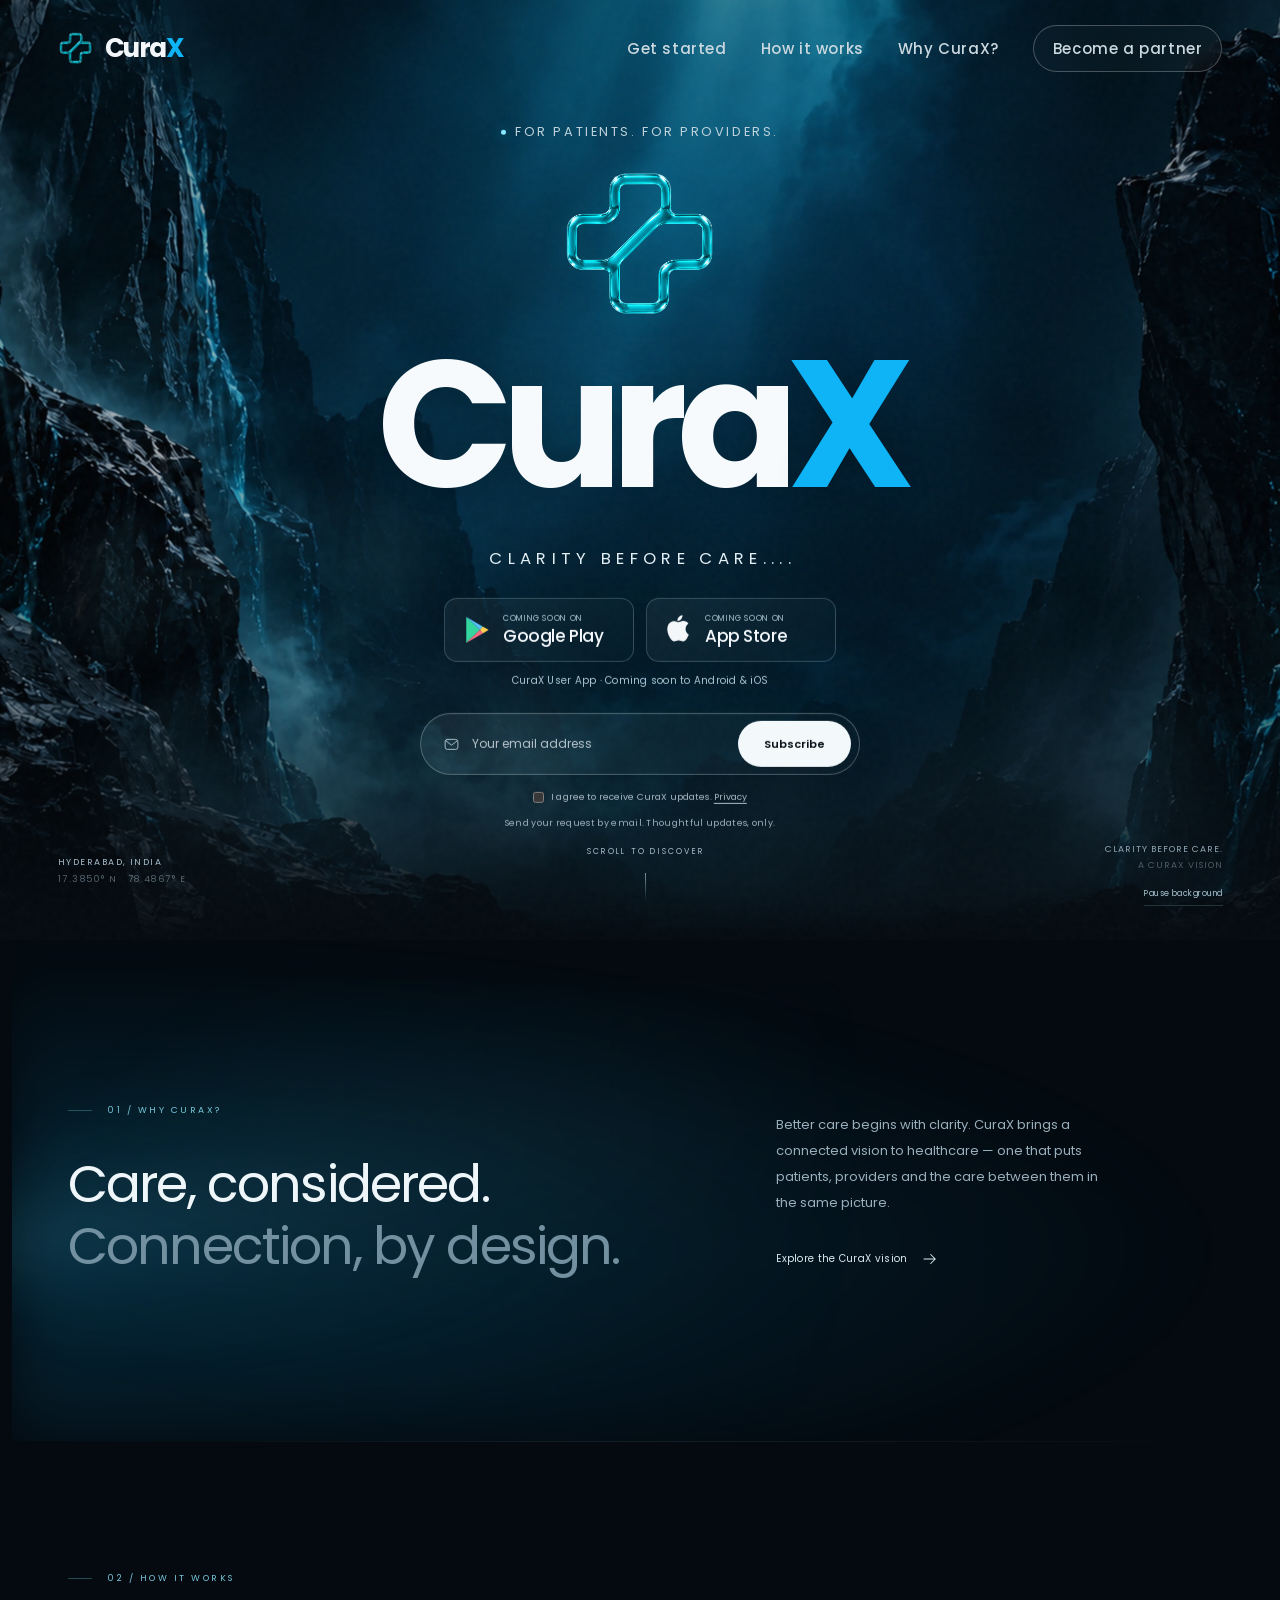
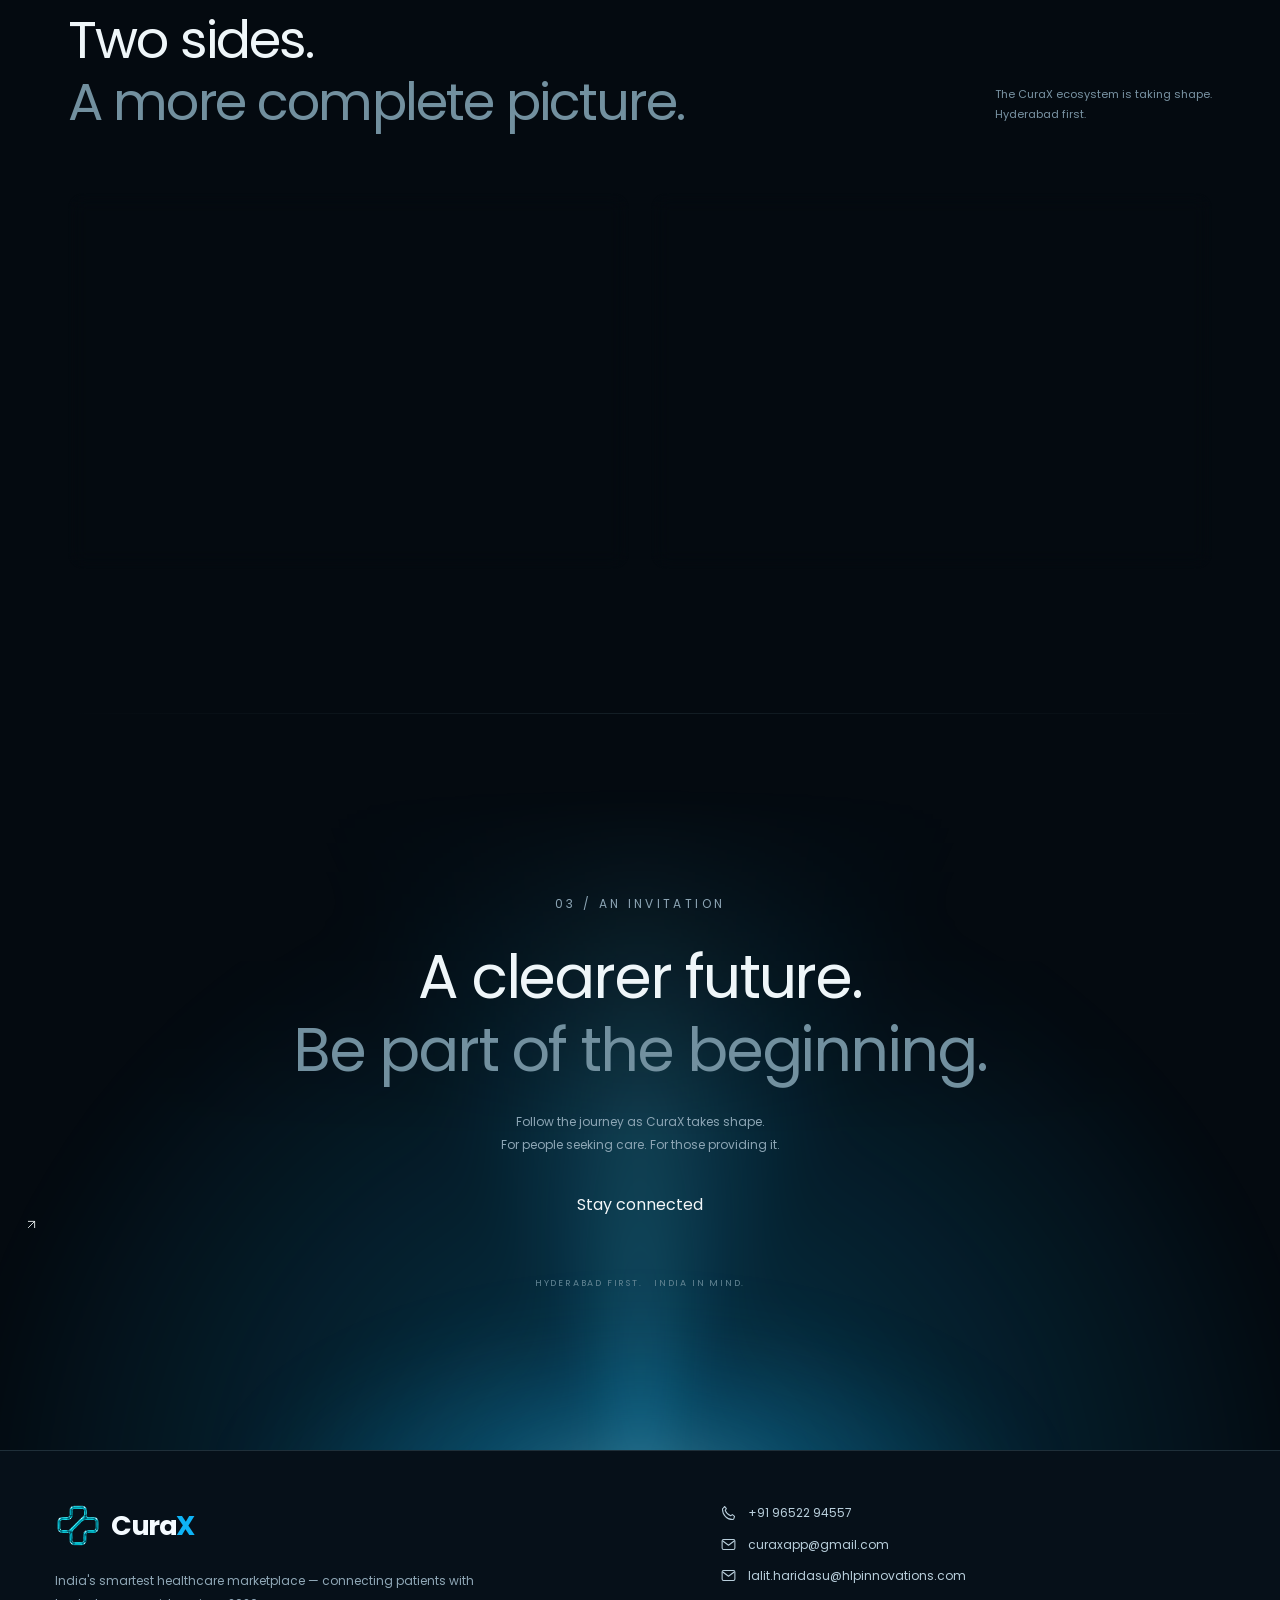
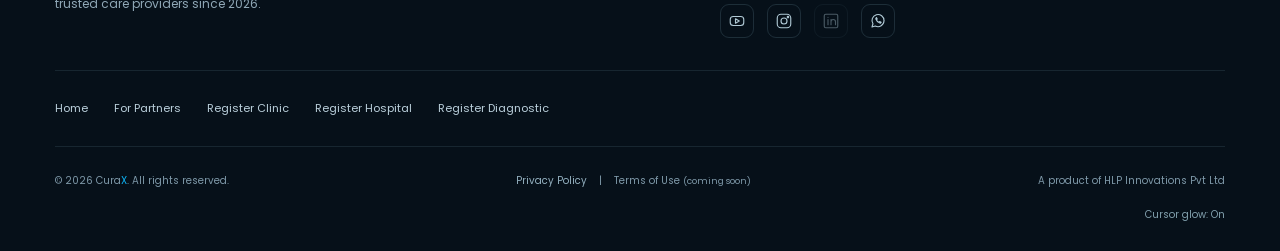
==== commit de30062a: "Modified the website" ====
--- a/index.html
+++ b/index.html
@@ -1,514 +1,339 @@
+<!DOCTYPE html>
+
+<html lang="en">
+
 <head>
-  <meta charset="UTF-8">
-  <meta name="viewport" content="width=device-width, initial-scale=1">
-
-  <title>CuraX</title>
-  <meta name="description" content="Introducing CuraX - Healthcare Reimagined.">
-  <meta name="robots" content="index, follow">
-  <link rel="canonical" href="https://www.curax.life/">
-
-  <meta property="og:title" content="CuraX">
-  <meta property="og:description" content="Introducing CuraX - Healthcare Reimagined.">
-  <meta property="og:type" content="website">
-  <meta property="og:url" content="https://www.curax.life/">
-  <meta property="og:image" content="https://www.curax.life/assets/logo/curax-logo.png">
-
-  <link rel="icon" href="assets/logo/curax-logo.png" type="image/png">
-
-  <link href="https://fonts.googleapis.com/css2?family=Poppins:wght@400;500;700&display=swap" rel="stylesheet">
-  <link rel="stylesheet" href="styles.css">
-
-  <script type="application/ld+json">
-{
-  "@context": "https://schema.org",
-  "@type": "Organization",
-  "name": "CuraX",
-  "url": "https://www.curax.life/",
-  "logo": "https://www.curax.life/assets/logo/curax-logo.png"
-}
-</script>
+  <meta charset="utf-8" />
+  <meta content="width=device-width, initial-scale=1" name="viewport" />
+  <meta content="#040a10" name="theme-color" />
+  <meta
+    content="CuraX. Clarity before care. Explore the patient app and CuraX Partner for clinics, diagnostics and hospitals. Hyderabad first."
+    name="description" />
+  <title>CuraX — Clarity Before Care</title>
+  <link href="https://fonts.googleapis.com" rel="preconnect" />
+  <link crossorigin="" href="https://fonts.gstatic.com" rel="preconnect" />
+  <link href="https://fonts.googleapis.com/css2?family=Poppins:wght@300;400;500;600;700;800&amp;display=swap"
+    rel="stylesheet" />
+  <link as="image" fetchpriority="high" href="assets/assets/cyan-canyon-4k.webp" media="(min-width:761px)"
+    rel="preload" />
+  <link as="image" fetchpriority="high" href="assets/assets/cyan-canyon-hd.webp" media="(max-width:760px)"
+    rel="preload" />
+  <link href="assets/css/home.css" rel="stylesheet" />
+  <link href="assets/css/section-lighting.css" rel="stylesheet" />
+  <link href="assets/css/cursor-glow.css" rel="stylesheet" />
+  <!-- Search engine and social sharing metadata -->
+  <link href="https://www.curax.life/" rel="canonical" />
+  <meta content="index, follow" name="robots" />
+  <meta content="website" property="og:type" />
+  <meta content="CuraX" property="og:site_name" />
+  <meta content="CuraX — Clarity Before Care" property="og:title" />
+  <meta
+    content="CuraX. Clarity before care. Explore the patient app and CuraX Partner for clinics, diagnostics and hospitals. Hyderabad first."
+    property="og:description" />
+  <meta content="https://www.curax.life/" property="og:url" />
+  <meta content="https://www.curax.life/assets/assets/curax-glass-alpha.webp" property="og:image" />
+  <meta content="CuraX brand logo" property="og:image:alt" />
+  <meta content="summary" name="twitter:card" />
+  <script
+    type="application/ld+json">{"@context":"https://schema.org","@type":"Organization","name":"CuraX","url":"https://www.curax.life/","logo":"https://www.curax.life/assets/assets/curax-glass-alpha.webp"}</script>
+  <link href="assets/css/footer.css" rel="stylesheet" />
 </head>
 
 <body>
-  <header>
-    <nav class="nav">
-      <div class="nav-inner">
-        <div class="nav-logo">
-          <img src="assets/logo/curax-logo.png" alt="CuraX Logo">
-          <div class="nav-logo-sep"></div>
-          <div class="nav-logo-tag">Cura<span class="x-emp-logo">X</span></div>
-        </div>
-        <ul class="nav-links">
-          <li><a href="index.html" class="active">Cura<span class="x-emp">X</span></a></li>
-          <li><a href="#getstarted">Get started</a></li>
-          <li><a href="#howitworks">How it works</a></li>
-          <li><a href="#whycurax">Why CuraX?</a></li>
-          <li><a href="#register" class="nav-cta">Register Now</a></li>
-        </ul>
-        <button class="hamburger" id="hbg"><span></span><span></span><span></span></button>
-      </div>
-      <div class="mob-menu" id="mob">
-        <a href="#getstarted">Get started</a>
-        <a href="#howitworks">How it works</a>
-        <a href="#whycurax">Why Cura<span class="x-emp">X</span>?</a>
-        <a href="#register" class="mob-cta">Register Now</a>
-      </div>
-    </nav>
+  <a class="skip" href="#vision">Skip to content</a>
+  <!-- The CuraX contour is reused from the supplied brand asset. -->
+  <svg aria-hidden="true" height="0" style="position:absolute" width="0">
+    <defs>
+      <path
+        d="M411 72 L624 72 L624 73 L631 73 L631 74 L636 74 L636 75 L641 75 L641 76 L644 76 L644 77 L648 77 L648 78 L650 78 L650 79 L653 79 L653 80 L655 80 L655 81 L658 81 L658 82 L662 83 L663 85 L665 85 L665 86 L667 86 L668 88 L670 88 L671 90 L673 90 L676 94 L678 94 L678 95 L679 95 L679 96 L680 96 L680 97 L681 97 L681 98 L682 98 L682 99 L683 99 L683 100 L684 100 L684 101 L685 101 L685 102 L691 107 L691 109 L694 111 L694 113 L695 113 L696 116 L698 117 L698 119 L699 119 L699 121 L700 121 L700 123 L701 123 L701 125 L702 125 L702 127 L703 127 L703 129 L704 129 L704 131 L705 131 L705 134 L706 134 L706 137 L707 137 L707 140 L708 140 L708 144 L709 144 L709 149 L710 149 L710 154 L711 154 L711 253 L712 253 L712 302 L713 302 L713 305 L714 305 L714 308 L715 308 L716 312 L717 312 L720 316 L722 316 L722 317 L724 317 L724 318 L726 318 L726 319 L730 319 L730 320 L739 320 L739 321 L886 321 L886 322 L892 322 L892 323 L895 323 L895 324 L899 324 L899 325 L902 325 L902 326 L908 327 L908 328 L910 328 L910 329 L913 329 L913 330 L919 332 L920 334 L922 334 L923 336 L925 336 L926 338 L928 338 L929 340 L931 340 L935 345 L937 345 L937 346 L943 351 L943 353 L948 357 L948 359 L951 361 L951 363 L953 364 L954 368 L956 369 L956 371 L957 371 L957 373 L958 373 L958 376 L959 376 L959 378 L960 378 L960 380 L961 380 L961 383 L962 383 L962 386 L963 386 L963 389 L964 389 L964 393 L965 393 L965 399 L966 399 L966 427 L967 427 L967 567 L966 567 L966 580 L965 580 L965 586 L964 586 L963 594 L962 594 L962 597 L961 597 L960 603 L959 603 L959 605 L958 605 L958 607 L957 607 L957 610 L955 611 L953 617 L951 618 L951 620 L949 621 L949 623 L945 626 L945 628 L944 628 L944 629 L943 629 L943 630 L942 630 L942 631 L941 631 L941 632 L940 632 L940 633 L939 633 L939 634 L938 634 L938 635 L937 635 L932 641 L930 641 L930 642 L929 642 L928 644 L926 644 L924 647 L922 647 L922 648 L920 648 L919 650 L917 650 L917 651 L915 651 L915 652 L913 652 L913 653 L911 653 L911 654 L908 654 L908 655 L906 655 L906 656 L903 656 L903 657 L900 657 L900 658 L896 658 L896 659 L892 659 L892 660 L888 660 L888 661 L881 661 L881 662 L777 662 L777 663 L726 663 L726 664 L722 664 L722 665 L716 666 L716 667 L712 668 L711 670 L709 670 L706 674 L704 674 L703 677 L702 677 L702 678 L700 679 L700 681 L698 682 L696 688 L695 688 L694 695 L693 695 L693 701 L692 701 L692 826 L691 826 L691 848 L690 848 L690 856 L689 856 L689 861 L688 861 L687 869 L686 869 L686 872 L685 872 L684 878 L683 878 L683 880 L682 880 L682 882 L681 882 L681 884 L680 884 L678 890 L676 891 L676 893 L674 894 L674 896 L671 898 L671 900 L670 900 L670 901 L669 901 L669 902 L668 902 L668 903 L667 903 L667 904 L666 904 L666 905 L665 905 L665 906 L664 906 L664 907 L663 907 L663 908 L662 908 L657 914 L655 914 L653 917 L651 917 L651 918 L648 919 L647 921 L645 921 L645 922 L643 922 L643 923 L641 923 L641 924 L639 924 L639 925 L637 925 L637 926 L635 926 L635 927 L632 927 L632 928 L627 929 L627 930 L619 931 L619 932 L613 932 L613 933 L409 933 L409 932 L402 932 L402 931 L398 931 L398 930 L394 930 L394 929 L388 928 L388 927 L383 926 L383 925 L381 925 L381 924 L375 922 L374 920 L370 919 L368 916 L366 916 L365 914 L363 914 L363 913 L362 913 L362 912 L361 912 L361 911 L360 911 L360 910 L359 910 L359 909 L358 909 L358 908 L357 908 L357 907 L356 907 L356 906 L355 906 L355 905 L354 905 L354 904 L353 904 L353 903 L347 898 L347 896 L344 894 L344 892 L343 892 L342 889 L340 888 L340 886 L339 886 L339 884 L338 884 L338 882 L337 882 L337 880 L336 880 L336 878 L335 878 L335 876 L334 876 L334 874 L333 874 L333 871 L332 871 L332 868 L331 868 L331 864 L330 864 L330 860 L329 860 L329 855 L328 855 L328 847 L327 847 L327 710 L328 710 L328 692 L327 692 L326 684 L325 684 L325 681 L324 681 L324 678 L323 678 L323 675 L322 675 L321 669 L319 669 L317 666 L315 666 L315 665 L313 665 L313 664 L310 664 L310 663 L255 663 L255 662 L144 662 L144 661 L137 661 L137 660 L132 660 L132 659 L129 659 L129 658 L125 658 L125 657 L123 657 L123 656 L117 655 L117 654 L115 654 L115 653 L113 653 L113 652 L107 650 L106 648 L104 648 L103 646 L101 646 L100 644 L98 644 L96 641 L94 641 L89 635 L87 635 L87 634 L86 634 L86 633 L85 633 L85 632 L79 627 L79 625 L76 623 L76 621 L75 621 L75 620 L73 619 L73 617 L71 616 L71 614 L70 614 L70 612 L69 612 L69 610 L68 610 L68 608 L67 608 L67 606 L66 606 L66 604 L65 604 L65 602 L64 602 L64 599 L63 599 L63 597 L62 597 L62 593 L61 593 L61 590 L60 590 L60 586 L59 586 L59 580 L58 580 L58 563 L57 563 L57 416 L58 416 L58 403 L59 403 L59 397 L60 397 L61 389 L62 389 L62 386 L63 386 L64 380 L65 380 L65 378 L66 378 L66 376 L67 376 L67 374 L68 374 L68 372 L69 372 L71 366 L72 366 L73 363 L75 362 L75 360 L76 360 L76 359 L78 358 L78 356 L83 352 L83 350 L84 350 L88 345 L90 345 L93 341 L95 341 L97 338 L99 338 L100 336 L104 335 L105 333 L107 333 L107 332 L109 332 L109 331 L112 331 L112 330 L114 330 L114 329 L117 329 L117 328 L119 328 L119 327 L123 327 L123 326 L126 326 L126 325 L131 325 L131 324 L136 324 L136 323 L143 323 L143 322 L160 322 L160 321 L273 321 L273 320 L280 320 L280 319 L284 319 L284 318 L288 318 L288 317 L291 317 L291 316 L293 316 L293 315 L296 315 L297 313 L299 313 L299 312 L301 312 L302 310 L304 310 L307 306 L309 306 L310 303 L314 300 L314 298 L316 297 L317 293 L318 293 L319 290 L320 290 L320 287 L321 287 L322 282 L323 282 L323 279 L324 279 L325 270 L326 270 L326 263 L327 263 L327 169 L328 169 L328 153 L329 153 L329 146 L330 146 L330 142 L331 142 L332 134 L333 134 L333 132 L334 132 L334 129 L335 129 L335 127 L336 127 L336 124 L337 124 L338 120 L340 119 L341 115 L344 113 L344 111 L347 109 L347 107 L351 104 L351 102 L352 102 L356 97 L358 97 L361 93 L363 93 L365 90 L367 90 L367 89 L370 88 L371 86 L373 86 L373 85 L375 85 L376 83 L378 83 L378 82 L380 82 L380 81 L382 81 L382 80 L385 80 L385 79 L387 79 L387 78 L390 78 L390 77 L393 77 L393 76 L396 76 L396 75 L400 75 L400 74 L411 73 Z M564 129 L563 129 L563 130 L416 130 L416 131 L411 131 L411 132 L408 132 L408 133 L406 133 L406 134 L400 136 L400 137 L399 137 L399 138 L393 143 L393 145 L391 146 L390 151 L389 151 L389 154 L388 154 L388 158 L387 158 L387 193 L386 193 L386 271 L385 271 L385 280 L384 280 L384 285 L383 285 L382 294 L381 294 L381 297 L380 297 L380 300 L379 300 L379 303 L378 303 L378 306 L377 306 L377 308 L376 308 L376 310 L375 310 L374 315 L372 316 L370 322 L368 323 L368 325 L367 325 L367 327 L364 329 L364 331 L361 333 L361 335 L360 335 L360 336 L359 336 L359 337 L353 342 L353 344 L352 344 L352 346 L351 346 L350 348 L346 349 L343 353 L341 353 L338 357 L336 357 L335 359 L333 359 L333 360 L330 361 L329 363 L327 363 L327 364 L325 364 L325 365 L323 365 L323 366 L321 366 L321 367 L319 367 L319 368 L316 368 L316 369 L314 369 L314 370 L311 370 L311 371 L305 372 L305 373 L301 373 L301 374 L297 374 L297 375 L292 375 L292 376 L285 376 L285 377 L275 377 L275 378 L146 379 L146 380 L142 380 L142 381 L136 382 L135 384 L131 385 L129 388 L126 389 L126 391 L122 394 L122 396 L121 396 L121 398 L120 398 L120 400 L119 400 L119 402 L118 402 L117 413 L116 413 L116 571 L117 571 L117 577 L118 577 L118 581 L119 581 L119 583 L120 583 L121 588 L123 589 L123 591 L124 591 L124 592 L125 592 L130 598 L134 599 L135 601 L138 601 L138 602 L141 602 L141 603 L146 603 L146 604 L265 604 L265 605 L281 605 L281 604 L291 604 L291 603 L297 603 L297 602 L307 601 L307 600 L313 599 L313 598 L315 598 L315 597 L318 597 L318 596 L320 596 L321 594 L325 593 L326 591 L330 590 L332 587 L334 587 L336 584 L338 584 L343 578 L345 578 L346 575 L347 575 L347 574 L348 574 L348 573 L349 573 L349 572 L355 567 L355 565 L356 565 L356 564 L357 564 L357 563 L358 563 L358 562 L359 562 L359 561 L360 561 L360 560 L361 560 L361 559 L362 559 L362 558 L363 558 L363 557 L364 557 L364 556 L365 556 L365 555 L366 555 L366 554 L367 554 L367 553 L368 553 L368 552 L369 552 L369 551 L370 551 L370 550 L371 550 L371 549 L372 549 L372 548 L373 548 L373 547 L374 547 L374 546 L375 546 L375 545 L376 545 L376 544 L377 544 L377 543 L378 543 L378 542 L379 542 L379 541 L380 541 L380 540 L381 540 L386 534 L389 534 L389 533 L390 533 L390 532 L391 532 L391 531 L392 531 L392 530 L393 530 L393 529 L394 529 L394 528 L395 528 L395 527 L396 527 L396 526 L397 526 L397 525 L398 525 L398 524 L399 524 L399 523 L400 523 L400 522 L401 522 L401 521 L402 521 L402 520 L403 520 L403 519 L409 514 L408 512 L409 512 L409 511 L410 511 L410 510 L411 510 L411 509 L412 509 L412 508 L413 508 L413 507 L414 507 L414 506 L415 506 L415 505 L416 505 L416 504 L417 504 L422 498 L424 499 L424 498 L428 495 L428 493 L429 493 L429 492 L430 492 L430 491 L436 486 L436 484 L437 484 L437 483 L440 483 L440 482 L441 482 L441 481 L442 481 L442 480 L443 480 L443 479 L444 479 L444 478 L445 478 L445 477 L446 477 L446 476 L447 476 L447 475 L448 475 L448 474 L449 474 L449 473 L450 473 L450 472 L451 472 L451 471 L452 471 L452 470 L453 470 L453 469 L459 464 L458 462 L459 462 L464 456 L467 456 L467 455 L468 455 L468 454 L469 454 L469 453 L470 453 L470 452 L471 452 L471 451 L472 451 L472 450 L473 450 L473 449 L474 449 L474 448 L475 448 L475 447 L476 447 L476 446 L477 446 L477 445 L478 445 L478 444 L479 444 L479 443 L480 443 L480 442 L481 442 L481 441 L482 441 L482 440 L483 440 L483 439 L484 439 L484 438 L485 438 L485 437 L486 437 L486 436 L487 436 L487 435 L488 435 L488 434 L489 434 L489 433 L490 433 L490 432 L491 432 L491 431 L492 431 L492 430 L493 430 L493 429 L494 429 L494 428 L495 428 L495 427 L496 427 L496 426 L497 426 L497 425 L498 425 L498 424 L499 424 L499 423 L500 423 L500 422 L501 422 L501 421 L502 421 L502 420 L503 420 L503 419 L504 419 L504 418 L505 418 L505 417 L506 417 L506 416 L507 416 L507 415 L508 415 L508 414 L509 414 L509 413 L510 413 L510 412 L511 412 L511 411 L512 411 L512 410 L513 410 L513 409 L514 409 L514 408 L515 408 L515 407 L516 407 L516 406 L517 406 L517 405 L518 405 L518 404 L519 404 L519 403 L520 403 L520 402 L521 402 L521 401 L522 401 L522 400 L523 400 L523 399 L524 399 L524 398 L525 398 L525 397 L526 397 L526 396 L527 396 L527 395 L528 395 L528 394 L529 394 L529 393 L530 393 L530 392 L531 392 L531 391 L532 391 L532 390 L533 390 L533 389 L534 389 L534 388 L535 388 L535 387 L536 387 L536 386 L537 386 L537 385 L538 385 L538 384 L539 384 L539 383 L540 383 L540 382 L541 382 L541 381 L542 381 L542 380 L543 380 L543 379 L544 379 L544 378 L545 378 L545 377 L546 377 L546 376 L547 376 L547 375 L548 375 L548 374 L549 374 L549 373 L550 373 L550 372 L551 372 L551 371 L552 371 L552 370 L553 370 L553 369 L554 369 L554 368 L555 368 L555 367 L556 367 L556 366 L557 366 L557 365 L558 365 L558 364 L559 364 L559 363 L560 363 L560 362 L561 362 L561 361 L562 361 L562 360 L563 360 L563 359 L564 359 L564 358 L565 358 L565 357 L566 357 L566 356 L572 351 L572 348 L573 348 L573 347 L574 347 L574 346 L575 346 L575 345 L576 345 L576 344 L577 344 L582 338 L585 338 L586 335 L587 335 L587 334 L588 334 L588 333 L594 328 L594 326 L595 326 L600 320 L602 321 L602 319 L603 319 L603 318 L604 318 L604 317 L605 317 L605 316 L606 316 L606 315 L612 310 L612 308 L613 308 L613 307 L614 307 L614 306 L615 306 L615 305 L616 305 L616 304 L617 304 L617 303 L618 303 L618 302 L619 302 L619 301 L620 301 L620 300 L621 300 L621 299 L622 299 L622 298 L623 298 L623 297 L624 297 L624 296 L625 296 L625 295 L626 295 L626 294 L627 294 L627 293 L628 293 L628 292 L629 292 L629 291 L630 291 L635 285 L637 285 L637 284 L641 281 L641 279 L642 279 L643 276 L645 275 L645 273 L646 273 L646 271 L647 271 L647 268 L648 268 L648 266 L649 266 L649 262 L650 262 L650 258 L651 258 L651 253 L652 253 L652 160 L651 160 L651 155 L650 155 L650 152 L649 152 L649 150 L648 150 L646 144 L645 144 L645 143 L644 143 L644 142 L643 142 L638 136 L636 136 L636 135 L634 135 L634 134 L632 134 L632 133 L630 133 L630 132 L622 131 L622 130 L609 130 L609 129 Z M817 378 L816 378 L816 379 L659 379 L659 380 L652 380 L652 381 L647 381 L647 382 L639 383 L639 384 L633 385 L633 386 L631 386 L631 387 L628 387 L628 388 L622 390 L621 392 L619 392 L619 393 L617 393 L615 396 L613 396 L613 397 L612 397 L612 398 L611 398 L611 399 L610 399 L610 400 L609 400 L609 401 L608 401 L608 402 L607 402 L607 403 L606 403 L606 404 L605 404 L605 405 L604 405 L604 406 L603 406 L603 407 L602 407 L602 408 L601 408 L601 409 L600 409 L600 410 L599 410 L599 411 L598 411 L598 412 L597 412 L597 413 L596 413 L596 414 L595 414 L595 415 L594 415 L594 416 L593 416 L593 417 L592 417 L592 418 L591 418 L591 419 L590 419 L590 420 L584 425 L583 428 L581 428 L580 430 L578 430 L578 431 L577 431 L577 432 L576 432 L576 433 L575 433 L575 434 L574 434 L574 435 L573 435 L573 436 L572 436 L572 437 L571 437 L571 438 L570 438 L570 439 L569 439 L569 440 L568 440 L568 441 L567 441 L567 442 L566 442 L566 443 L565 443 L565 444 L564 444 L564 445 L563 445 L563 446 L562 446 L562 447 L561 447 L561 448 L560 448 L560 449 L559 449 L559 450 L558 450 L558 451 L557 451 L557 452 L556 452 L556 453 L555 453 L555 454 L554 454 L554 455 L553 455 L553 456 L552 456 L552 457 L551 457 L551 458 L550 458 L550 459 L549 459 L549 460 L548 460 L548 461 L547 461 L547 462 L546 462 L546 463 L545 463 L545 464 L544 464 L544 465 L543 465 L543 466 L542 466 L542 467 L541 467 L541 468 L540 468 L540 469 L539 469 L539 470 L538 470 L538 471 L537 471 L537 472 L536 472 L536 473 L535 473 L535 474 L534 474 L534 475 L533 475 L533 476 L532 476 L532 477 L531 477 L531 478 L525 483 L524 487 L521 488 L520 490 L518 490 L518 491 L517 491 L517 492 L516 492 L516 493 L515 493 L515 494 L509 499 L508 503 L505 504 L504 506 L502 506 L502 507 L501 507 L501 508 L500 508 L500 509 L499 509 L499 510 L498 510 L498 511 L497 511 L497 512 L496 512 L496 513 L495 513 L495 514 L494 514 L494 515 L493 515 L493 516 L492 516 L492 517 L491 517 L491 518 L490 518 L490 519 L489 519 L489 520 L488 520 L488 521 L487 521 L487 522 L486 522 L486 523 L485 523 L485 524 L484 524 L484 525 L483 525 L483 526 L477 531 L476 535 L473 536 L472 538 L470 538 L470 539 L469 539 L469 540 L468 540 L468 541 L467 541 L467 542 L461 547 L460 551 L457 552 L456 554 L454 554 L454 555 L453 555 L453 556 L452 556 L452 557 L451 557 L451 558 L450 558 L450 559 L449 559 L449 560 L448 560 L448 561 L447 561 L447 562 L446 562 L446 563 L445 563 L445 564 L444 564 L444 565 L443 565 L443 566 L442 566 L442 567 L441 567 L441 568 L440 568 L440 569 L439 569 L439 570 L438 570 L438 571 L437 571 L437 572 L436 572 L436 573 L435 573 L435 574 L434 574 L434 575 L433 575 L433 576 L432 576 L432 577 L431 577 L431 578 L430 578 L430 579 L429 579 L429 580 L428 580 L428 581 L427 581 L427 582 L426 582 L426 583 L425 583 L425 584 L424 584 L424 585 L418 590 L418 592 L417 592 L417 593 L416 593 L416 594 L410 599 L410 601 L406 604 L406 606 L404 607 L404 609 L402 610 L402 612 L401 612 L400 615 L398 616 L398 618 L397 618 L397 620 L396 620 L396 622 L395 622 L395 624 L394 624 L394 626 L393 626 L393 629 L392 629 L391 634 L390 634 L390 637 L389 637 L388 646 L387 646 L387 849 L388 849 L388 853 L389 853 L391 859 L393 860 L393 862 L394 862 L394 863 L395 863 L395 864 L396 864 L401 870 L403 870 L403 871 L405 871 L405 872 L407 872 L407 873 L410 873 L410 874 L415 874 L415 875 L604 875 L604 874 L609 874 L609 873 L612 873 L612 872 L618 870 L618 869 L619 869 L619 868 L620 868 L620 867 L626 862 L626 860 L627 860 L627 858 L628 858 L628 856 L629 856 L629 853 L630 853 L630 848 L631 848 L631 771 L632 771 L632 695 L633 695 L633 688 L634 688 L634 684 L635 684 L635 680 L636 680 L637 673 L638 673 L638 671 L639 671 L639 668 L640 668 L640 666 L641 666 L641 664 L642 664 L642 662 L643 662 L643 660 L644 660 L646 654 L648 653 L648 651 L650 650 L650 648 L653 646 L653 644 L657 641 L657 639 L658 639 L658 638 L659 638 L659 637 L660 637 L660 636 L661 636 L661 635 L662 635 L662 634 L663 634 L663 633 L664 633 L664 632 L665 632 L670 626 L672 626 L674 623 L676 623 L677 621 L681 620 L682 618 L684 618 L684 617 L686 617 L686 616 L688 616 L688 615 L690 615 L690 614 L693 614 L693 613 L698 612 L698 611 L703 610 L703 609 L707 609 L707 608 L711 608 L711 607 L716 607 L716 606 L724 606 L724 605 L868 605 L868 604 L879 604 L879 603 L883 603 L883 602 L889 601 L890 599 L894 598 L894 597 L895 597 L895 596 L896 596 L896 595 L902 590 L902 588 L903 588 L903 586 L904 586 L904 584 L905 584 L905 582 L906 582 L906 579 L907 579 L907 574 L908 574 L908 562 L909 562 L909 537 L908 537 L908 536 L909 536 L909 535 L908 535 L908 533 L909 533 L909 532 L908 532 L908 409 L907 409 L906 401 L905 401 L905 399 L904 399 L902 393 L899 391 L899 389 L898 389 L897 387 L895 387 L893 384 L891 384 L891 383 L889 383 L889 382 L887 382 L887 381 L884 381 L884 380 L880 380 L880 379 L859 379 L859 378 Z"
+        fill-rule="evenodd" id="curax-mark"></path>
+      <lineargradient id="glass-body" x1="0" x2="1" y1="0" y2="1">
+        <stop stop-color="#deffff" stop-opacity=".93"></stop>
+        <stop offset=".2" stop-color="#8bdcff" stop-opacity=".68"></stop>
+        <stop offset=".47" stop-color="#08597c" stop-opacity=".74"></stop>
+        <stop offset=".7" stop-color="#0eb4f6" stop-opacity=".78"></stop>
+        <stop offset="1" stop-color="#70d2fa" stop-opacity=".75"></stop>
+      </lineargradient>
+      <lineargradient id="glass-edge" x1="0" x2=".8" y1="0" y2="1">
+        <stop stop-color="#eeffff"></stop>
+        <stop offset=".4" stop-color="#8df5ff" stop-opacity=".65"></stop>
+        <stop offset=".6" stop-color="#0095b9" stop-opacity=".4"></stop>
+        <stop offset="1" stop-color="#aaf6ff"></stop>
+      </lineargradient>
+      <radialgradient cx=".25" cy=".1" id="glass-light" r=".9">
+        <stop stop-color="#fff" stop-opacity=".56"></stop>
+        <stop offset=".5" stop-color="#e9fbff" stop-opacity=".03"></stop>
+        <stop offset="1" stop-color="#abecff" stop-opacity="0"></stop>
+      </radialgradient>
+    </defs>
+  </svg>
+  <header class="nav" id="nav">
+    <a aria-label="CuraX home" class="brand" href="#home"><img alt="" aria-hidden="true" class="brand-symbol"
+        height="1254" src="assets/assets/curax-glass-alpha.webp" width="1254" /><span aria-hidden="true"
+        class="wordmark">Cura<span class="brand-x">X</span></span></a>
+    <button aria-controls="main-navigation" aria-expanded="false" aria-label="Open navigation" class="nav-toggle"
+      type="button"><svg aria-hidden="true" class="icon" viewbox="0 0 24 24">
+        <path d="M5 7h14M5 12h14M5 17h14"></path>
+      </svg></button>
+    <nav aria-label="Main navigation" class="nav-right" id="main-navigation"><a href="#download">Get started</a><a
+        href="#ecosystem">How it works</a><a href="#vision">Why CuraX?</a><a class="nav-action"
+        href="partners.html">Become a partner</a></nav>
   </header>
-
-  <section class="hero" id="top">
-    <div class="hero-inner">
-      <!-- Left: copy -->
-      <div class="fu">
-        <div class="kicker">
-          <div class="kicker-dot"></div>
-          <span class="kicker-txt">Launching 2026 · Hyderabad · Bengaluru · Chennai · Pune · Mumbai · Delhi </span>
-        </div>
-        <h1>
-          Introducing<br>
-          <span class="grad">CuraX</span> —<br>
-          Healthcare Reimagined.
-        </h1>
-        <p class="hero-sub">
-          Cura<span class="x-emp">X</span> is HLP Innovation's flagship healthcare marketplace — connecting patients
-          with clinics, hospitals, and
-          diagnostic centres across India. Powered by AI, built on AWS, designed for the real India.
+  <main>
+    <section aria-labelledby="hero-title" class="hero" id="home">
+      <div aria-hidden="true" class="landscape"><canvas aria-hidden="true" class="live-wallpaper"></canvas></div>
+      <div aria-hidden="true" class="grain"></div>
+      <!-- Glass logo with genuine alpha transparency, floating directly over the live canyon. -->
+      <div aria-hidden="true" class="glass-logo entrance">
+        <div class="logo-tilt">
+          <div class="original-logo"><img alt="" class="supplied-logo" fetchpriority="high" height="1254"
+              src="assets/assets/curax-glass-alpha.webp" width="1254" /></div>
+        </div>
+      </div>
+      <div class="hero-content" id="hero-content">
+        <p class="hero-meta entrance"><span aria-hidden="true" class="status-dot"></span>For patients. For providers.
         </p>
-        <div class="checks">
-          <div class="check">
-            <div class="check-ring">
-              <svg width="11" height="11" viewBox="0 0 12 12" fill="none">
-                <path d="M2 6l3 3 5-5" stroke="#00c4b4" stroke-width="2" stroke-linecap="round"
-                  stroke-linejoin="round" />
+        <!-- Layout placeholder keeps the logo and typography in their original positions. -->
+        <div aria-hidden="true" class="logo-slot"></div>
+        <h1 aria-label="CuraX" class="entrance wordmark" id="hero-title"><span aria-hidden="true">Cura<span
+              class="brand-x">X</span></span></h1>
+        <p class="subtitle entrance">CLARITY BEFORE CARE....</p>
+        <div aria-label="Download CuraX User App" class="app-downloads entrance" id="download">
+          <div class="store-row">
+            <a aria-label="CuraX on Google Play, coming soon" class="store-badge" data-open="app-launch"
+              data-store="googlePlay" href="#app-launch" id="google-play-button">
+              <svg aria-hidden="true" viewbox="0 0 28 32">
+                <path d="M2 2.2v27.6L16.6 16Z" fill="#35d5a0"></path>
+                <path d="M2 2.2 19.7 12.4 16.6 16Z" fill="#55c1f8"></path>
+                <path d="m19.7 12.4 5.8 3.3c.4.2.4.4 0 .6l-5.8 3.3L16.6 16Z" fill="#ffcf53"></path>
+                <path d="M2 29.8 19.7 19.6 16.6 16Z" fill="#fa6e81"></path>
               </svg>
-            </div>
-            <span>Instant booking across clinics, hospitals and diagnostics</span>
+              <span><small>COMING SOON ON</small><strong>Google Play</strong></span>
+            </a>
+            <a aria-label="CuraX on the App Store, coming soon" class="store-badge" data-open="app-launch"
+              data-store="appleAppStore" href="#app-launch" id="app-store-button">
+              <svg aria-hidden="true" fill="currentColor" viewbox="0 0 24 28">
+                <path
+                  d="M16.2 4.3c.9-1.1 1.5-2.5 1.4-4-1.4.1-3 .9-3.9 2-.9 1-1.6 2.5-1.4 3.9 1.5.1 3-.7 3.9-1.9ZM20.8 14.5c0-3.5 2.9-5.2 3-5.3-1.7-2.5-4.2-2.8-5.1-2.9-2.2-.2-4.2 1.3-5.3 1.3-1.1 0-2.8-1.3-4.6-1.2-2.4 0-4.6 1.4-5.8 3.5-2.5 4.3-.6 10.7 1.8 14.2 1.2 1.7 2.5 3.5 4.3 3.4 1.7-.1 2.4-1.1 4.5-1.1 2.1 0 2.7 1.1 4.6 1 1.9 0 3-1.7 4.1-3.4 1.3-1.9 1.8-3.7 1.8-3.8-.1 0-3.3-1.3-3.3-5.7Z"
+                  transform="translate(-1 0) scale(.9)"></path>
+              </svg>
+              <span><small>COMING SOON ON</small><strong>App Store</strong></span>
+            </a>
           </div>
-          <div class="check">
-            <div class="check-ring">
-              <svg width="11" height="11" viewBox="0 0 12 12" fill="none">
-                <path d="M2 6l3 3 5-5" stroke="#00c4b4" stroke-width="2" stroke-linecap="round"
-                  stroke-linejoin="round" />
-              </svg>
-            </div>
-            <span>AI-powered health records and digital treatment plans</span>
+          <p class="app-availability">CuraX User App · Coming soon to Android &amp; iOS</p>
+        </div>
+        <form aria-label="Subscribe to CuraX updates" class="signup entrance" id="subscribe">
+          <label class="sr-only" for="email">Email address</label>
+          <div class="email-shell"><svg aria-hidden="true" class="icon" viewbox="0 0 24 24">
+              <rect height="14" rx="3" width="18" x="3" y="5"></rect>
+              <path d="m4 7 8 6 8-6"></path>
+            </svg><input autocomplete="email" id="email" maxlength="254" name="email" placeholder="Your email address"
+              required="" type="email" /><button class="subscribe" type="submit">Subscribe</button></div>
+          <label class="consent"><input id="consent" required="" type="checkbox" /><span>I agree to receive CuraX
+              updates. <button class="text-button" data-open="privacy" type="button">Privacy</button></span></label>
+          <p class="fine-note">Send your request by email. Thoughtful updates, only.</p>
+          <p class="form-status" hidden="" id="form-status" role="status"></p>
+          <noscript>
+            <p class="fine-note">Email <a
+                href="mailto:curaxapp@gmail.com?subject=CuraX%20updates">curaxapp@gmail.com</a> to request updates.</p>
+          </noscript>
+        </form>
+      </div>
+      <div class="hero-bottom entrance"><span class="coordinate">HYDERABAD, INDIA<br /><span
+            style="opacity:.5;line-height:2.4">17.3850° N   78.4867° E</span></span><a class="scroll-cue"
+          href="#vision"><span>SCROLL TO DISCOVER</span><span aria-hidden="true" class="line"></span></a>
+        <div class="edition">CLARITY BEFORE CARE.<br /><span style="opacity:.5">A CURAX VISION</span><button
+            class="wallpaper-toggle" type="button">Pause background</button></div>
+      </div>
+    </section>
+    <section aria-labelledby="vision-title" class="section vision" id="vision">
+      <div class="reveal">
+        <p class="eyebrow">01 / Why CuraX?</p>
+        <h2 id="vision-title">Care, considered.<br /><span class="dim">Connection, by design.</span></h2>
+      </div>
+      <div class="reveal" style="--delay:140ms">
+        <p class="body-copy">Better care begins with clarity. CuraX brings a connected vision to healthcare — one that
+          puts patients, providers and the care between them in the same picture.</p><a class="subtle-link"
+          href="#ecosystem">Explore the CuraX vision<svg aria-hidden="true" class="icon" viewbox="0 0 24 24">
+            <path d="M4 12h15m-6-6 6 6-6 6"></path>
+          </svg></a>
+      </div>
+    </section>
+    <div aria-hidden="true" class="line-rule"></div>
+    <section aria-labelledby="ecosystem-title" class="section ecosystem" id="ecosystem">
+      <div class="section-heading reveal">
+        <div>
+          <p class="eyebrow">02 / How it works</p>
+          <h2 id="ecosystem-title">Two sides.<br /><span class="dim">A more complete picture.</span></h2>
+        </div>
+        <p>The CuraX ecosystem is taking shape.<br />Hyderabad first.</p>
+      </div>
+      <div class="glass-grid">
+        <article class="glass-card patient-card reveal" style="--delay:70ms">
+          <svg aria-hidden="true" class="card-pulse" focusable="false">
+            <rect class="pulse-trail" pathlength="100" rx="15" x="1" y="1"></rect>
+            <rect class="pulse-head" pathlength="100" rx="15" x="1" y="1"></rect>
+          </svg>
+          <div class="card-top"><svg aria-hidden="true" class="icon" viewbox="0 0 32 32">
+              <circle cx="16" cy="10" r="4.5"></circle>
+              <path d="M7 27v-3a9 9 0 0 1 18 0v3"></path>
+            </svg><span class="card-tag">For patients · Planned</span></div>
+          <h3>Your care. In perspective.</h3>
+          <p>CuraX User App — a patient experience designed around understanding options, keeping records and staying
+            connected through care.</p>
+          <div class="card-bottom"><span>Understand</span><span>Connect</span><span>Continue</span></div>
+          <div class="card-actions"><a class="subtle-link" href="#download">Explore the app <span
+                aria-hidden="true">↗</span></a><button aria-label="Pause patient card border animation"
+              aria-pressed="false" class="pulse-control" hidden="" type="button">Pause glow</button></div>
+        </article>
+        <article class="glass-card reveal provider-card" style="--delay:200ms"><svg aria-hidden="true"
+            class="card-pulse" focusable="false">
+            <rect class="pulse-trail" pathlength="100" rx="15" x="1" y="1"></rect>
+            <rect class="pulse-head" pathlength="100" rx="15" x="1" y="1"></rect>
+          </svg>
+          <div class="card-top"><svg aria-hidden="true" class="icon" viewbox="0 0 32 32">
+              <rect height="21" rx="2" width="22" x="5" y="6"></rect>
+              <path d="M16 11v8m-4-4h8M12 27v-4h8v4"></path>
+            </svg><span class="card-tag">For providers · Planned</span></div>
+          <h3>More connected care.</h3>
+          <p>CuraX Partner — a shared vision for clinics, diagnostic centres and hospitals to connect their services,
+            workflows and patient journeys.</p>
+          <div class="card-bottom"><span>Coordinate</span><span>Manage</span><span>Follow through</span></div>
+          <div class="card-actions"><a class="subtle-link" href="partners.html">Explore CuraX Partner <span
+                aria-hidden="true">↗</span></a><button aria-label="Pause provider card border animation"
+              aria-pressed="false" class="pulse-control" hidden="" type="button">Pause glow</button></div>
+        </article>
+      </div>
+    </section>
+    <div aria-hidden="true" class="line-rule"></div>
+    <section aria-labelledby="invitation-title" class="invitation">
+      <div class="reveal">
+        <p class="eyebrow">03 / An invitation</p>
+        <h2 id="invitation-title">A clearer future.<br /><span class="dim">Be part of the beginning.</span></h2>
+        <p>Follow the journey as CuraX takes shape.<br />For people seeking care. For those providing it.</p><a
+          href="#subscribe" id="join-link">Stay connected<svg aria-hidden="true" class="icon" viewbox="0 0 24 24">
+            <path d="M7 17 17 7M7 7h10v10"></path>
+          </svg></a>
+        <div class="location">HYDERABAD FIRST.   INDIA IN MIND.</div>
+      </div>
+    </section>
+  </main>
+  <footer aria-label="CuraX footer" class="legacy-footer">
+    <div class="legacy-footer-inner">
+      <div class="legacy-footer-primary">
+        <div class="legacy-footer-about">
+          <a aria-label="CuraX home" class="legacy-footer-brand" href="index.html"><img alt="" height="46"
+              loading="lazy" src="assets/assets/curax-glass-alpha.webp" width="46" /><span>Cura<span
+                class="legacy-footer-x">X</span></span></a>
+          <p class="legacy-footer-tagline">India's smartest healthcare marketplace — connecting patients with trusted
+            care providers since 2026.</p>
+        </div>
+        <div aria-label="Contact details" class="legacy-footer-contact">
+          <a href="tel:+919652294557"><svg aria-hidden="true" class="legacy-footer-icon" fill="none"
+              stroke="currentColor" stroke-linecap="round" stroke-linejoin="round" stroke-width="1.5"
+              viewbox="0 0 24 24">
+              <path
+                d="M6.4 3.5 9 6.4 7.4 9c1.2 3.3 4.2 6.3 7.6 7.6l2.5-1.6 3 2.6-1.1 3.3c-.2.6-.7 1-1.4 1-7.9 0-14.5-6.5-14.5-14.5 0-.6.4-1.2 1-1.4Z">
+              </path>
+            </svg><span>+91 96522 94557</span></a>
+          <a href="mailto:curaxapp@gmail.com"><svg aria-hidden="true" class="legacy-footer-icon" fill="none"
+              stroke="currentColor" stroke-linecap="round" stroke-linejoin="round" stroke-width="1.5"
+              viewbox="0 0 24 24">
+              <rect height="14" rx="2" width="18" x="3" y="5"></rect>
+              <path d="m4 7 8 6 8-6"></path>
+            </svg><span>curaxapp@gmail.com</span></a>
+          <a href="mailto:lalit.haridasu@hlpinnovations.com"><svg aria-hidden="true" class="legacy-footer-icon"
+              fill="none" stroke="currentColor" stroke-linecap="round" stroke-linejoin="round" stroke-width="1.5"
+              viewbox="0 0 24 24">
+              <rect height="14" rx="2" width="18" x="3" y="5"></rect>
+              <path d="m4 7 8 6 8-6"></path>
+            </svg><span>lalit.haridasu@hlpinnovations.com</span></a>
+          <div aria-label="CuraX social media" class="legacy-footer-socials">
+            <a aria-label="CuraX on YouTube" href="https://www.youtube.com/@CuraX_India" rel="noopener noreferrer"
+              target="_blank"><svg aria-hidden="true" class="legacy-footer-icon" fill="none" stroke="currentColor"
+                stroke-linecap="round" stroke-linejoin="round" stroke-width="1.5" viewbox="0 0 24 24">
+                <rect height="12" rx="4" width="18" x="3" y="6"></rect>
+                <path d="m10 9 5 3-5 3z"></path>
+              </svg></a>
+            <a aria-label="CuraX on Instagram" href="https://www.instagram.com/curax_india/" rel="noopener noreferrer"
+              target="_blank"><svg aria-hidden="true" class="legacy-footer-icon" fill="none" stroke="currentColor"
+                stroke-linecap="round" stroke-linejoin="round" stroke-width="1.5" viewbox="0 0 24 24">
+                <rect height="18" rx="5" width="18" x="3" y="3"></rect>
+                <circle cx="12" cy="12" r="4"></circle>
+                <circle cx="17.3" cy="6.8" r="1"></circle>
+              </svg></a>
+            <span aria-label="LinkedIn URL not supplied" class="legacy-footer-social-disabled"
+              title="LinkedIn URL not supplied"><svg aria-hidden="true" class="legacy-footer-icon" fill="none"
+                stroke="currentColor" stroke-linecap="round" stroke-linejoin="round" stroke-width="1.5"
+                viewbox="0 0 24 24">
+                <rect height="18" rx="2" width="18" x="3" y="3"></rect>
+                <path d="M8 10v7M8 7v.1M12 17v-7m0 3a3 3 0 0 1 6 0v4"></path>
+              </svg></span>
+            <a aria-label="Message CuraX on WhatsApp"
+              href="https://wa.me/919652294557?text=Hello%20I%20am%20interested%20in%20your%20services"
+              rel="noopener noreferrer" target="_blank"><svg aria-hidden="true" class="legacy-footer-icon" fill="none"
+                stroke="currentColor" stroke-linecap="round" stroke-linejoin="round" stroke-width="1.5"
+                viewbox="0 0 24 24">
+                <path d="M20 11.5a8 8 0 0 1-11.6 7.2L4 20l1.3-4.3A8 8 0 1 1 20 11.5Z"></path>
+                <path d="M9 9c1 3 3 5 6 6l1.2-1.2-2-1-1 1c-1.6-.7-2.6-1.7-3.3-3.3l1-1-1-2z"></path>
+              </svg></a>
           </div>
-          <div class="check">
-            <div class="check-ring">
-              <svg width="11" height="11" viewBox="0 0 12 12" fill="none">
-                <path d="M2 6l3 3 5-5" stroke="#00c4b4" stroke-width="2" stroke-linecap="round"
-                  stroke-linejoin="round" />
-              </svg>
-            </div>
-            <span>Real-time consultations and live appointment tracking</span>
-          </div>
-          <div class="check">
-            <div class="check-ring">
-              <svg width="11" height="11" viewBox="0 0 12 12" fill="none">
-                <path d="M2 6l3 3 5-5" stroke="#00c4b4" stroke-width="2" stroke-linecap="round"
-                  stroke-linejoin="round" />
-              </svg>
-            </div>
-            <span>Family multi-profile management — self and dependents</span>
-          </div>
-          <div class="check">
-            <div class="check-ring">
-              <svg width="11" height="11" viewBox="0 0 12 12" fill="none">
-                <path d="M2 6l3 3 5-5" stroke="#00c4b4" stroke-width="2" stroke-linecap="round"
-                  stroke-linejoin="round" />
-              </svg>
-            </div>
-            <span>DPDP Act 2023 compliant — your data, your control</span>
-          </div>
-          <div class="check">
-            <div class="check-ring">
-              <svg width="11" height="11" viewBox="0 0 12 12" fill="none">
-                <path d="M2 6l3 3 5-5" stroke="#00c4b4" stroke-width="2" stroke-linecap="round"
-                  stroke-linejoin="round" />
-              </svg>
-            </div>
-            <span>Partner App for clinics, hospitals and diagnostic centres</span>
-          </div>
-        </div>
-
-        <!-- city expansion -->
-        <div class="cities-row">
-          <div class="cities-lbl">Expanding Across India</div>
-          <div class="city-pills">
-            <span class="city-pill-live"><span class="city-live-dot"></span>Hyderabad</span>
-            <span class="city-pill-live"><span class="city-live-dot"></span>Secunderabad</span>
-            <span class="city-pill-live"><span class="city-live-dot"></span>Warangal</span>
-            <span class="city-pill-soon">Bengaluru</span>
-            <span class="city-pill-soon">Chennai</span>
-            <span class="city-pill-soon">Mumbai</span>
-            <span class="city-pill-soon">Delhi</span>
-            <span class="city-pill-soon">Pune</span>
-            <span class="city-pill-soon" style="border-style:dashed;color:rgba(255,255,255,.25)">+More</span>
-          </div>
-          <div class="city-note">Teal = Phase 1 launch &nbsp;·&nbsp; Grey = rolling out Q3 2026</div>
-        </div>
-
-        <div class="hero-btns">
-          <a href="#register" class="btn-primary">
-            Register for Early Access
-            <svg width="15" height="15" viewBox="0 0 24 24" fill="none" stroke="currentColor" stroke-width="2.5">
-              <path d="M5 12h14M12 5l7 7-7 7" />
-            </svg>
-          </a>
-          <a href="mailto:hlpinnovations6@gmail.com" class="btn-secondary">I am a Clinic Partner</a>
-        </div>
-      </div>
-
-      <!-- Right: registration card -->
-      <div class="reg-card fu" id="register" style="transition-delay:.12s">
-        <div class="reg-title">Join the Waitlist</div>
-        <div class="reg-sub">Be among the first 500 to receive exclusive early access and launch benefits.</div>
-
-        <div class="offer-box">
-          <svg width="24" height="24" viewBox="0 0 24 24" fill="none" stroke="#f59e0b" stroke-width="1.7"
-            stroke-linecap="round" stroke-linejoin="round" style="flex-shrink:0;margin-top:2px">
-            <polyline points="20 12 20 22 4 22 4 12" />
-            <rect x="2" y="7" width="20" height="5" />
-            <line x1="12" y1="22" x2="12" y2="7" />
-            <path d="M12 7H7.5a2.5 2.5 0 0 1 0-5C11 2 12 7 12 7z" />
-            <path d="M12 7h4.5a2.5 2.5 0 0 0 0-5C13 2 12 7 12 7z" />
-          </svg>
-          <div class="offer-txt">
-            <strong>Early Bird Offer:</strong> First 500 registrants receive 1 month free on the Partner Plan
-            (worth &#8377;30,000+) plus priority onboarding support.
-          </div>
-        </div>
-
-        <form class="form" id="waitlistForm">
-          <input class="inp" type="text" id="wl-name" placeholder="Your Full Name *" required>
-          <input class="inp" type="email" id="wl-email" placeholder="Email Address *" required>
-          <input class="inp" type="tel" id="wl-phone" placeholder="Phone Number (+91...)">
-
-          <select class="sel" id="wl-entity" required>
-            <option value="" disabled selected>I am a... *</option>
-            <option value="Patient">Patient seeking healthcare</option>
-            <option value="Clinic">Clinic / Doctor (Partner)</option>
-            <option value="Hospital">Hospital / Medical Centre (Partner)</option>
-            <option value="Diagnostic Labs">Diagnostic Centre (Partner)</option>
-            <option value="Investor">Investor / Advisor</option>
-            <option value="Other">Other</option>
-          </select>
-
-          <div id="wl-group-wrap">
-            <select class="sel" id="wl-group">
-              <option value="" disabled selected>Select group</option>
-            </select>
-          </div>
-
-          <div id="wl-facility-wrap">
-            <select class="sel" id="wl-facility-type">
-              <option value="" disabled selected>Select facility type</option>
-            </select>
-          </div>
-
-          <select class="sel" id="wl-city" required>
-            <option value="" disabled selected>Select your city *</option>
-          </select>
-
-          <button type="submit" class="sub-btn">Secure My Early Access</button>
-        </form>
-
-        <div class="privacy-note">Your data is protected. We never share your information.</div>
-
-        <div class="spots-row">
-          <span>Spots remaining:</span>
-          <span class="spots-num" id="spotNum">--</span>
-          <span>of 500</span>
-        </div>
-      </div>
-  </section>
-
-  <section class="section section-dark" id="getstarted">
-    <div class="section-inner">
-      <div class="fu">
-        <div class="section-tag">How It Works</div>
-        <h2 class="section-title">Get Started in Minutes</h2>
-        <p class="section-desc">Whether you are a patient or a healthcare provider, Cura<span class="x-emp">X</span> is
-          designed to be up and
-          running immediately.</p>
-      </div>
-      <div style="margin-bottom:48px">
-        <div
-          style="font-size:13px;font-weight:700;color:var(--teal);letter-spacing:1px;text-transform:uppercase;margin-bottom:20px">
-          For Patients</div>
-        <div class="steps">
-          <div class="step fu">
-            <div class="step-num">1</div>
-            <div class="step-title">Download the App</div>
-            <div class="step-desc">Available on iOS and Android. Sign up with your phone number in under 60 seconds.
-            </div>
-          </div>
-          <div class="step fu" style="transition-delay:.08s">
-            <div class="step-num">2</div>
-            <div class="step-title">Search</div>
-            <div class="step-desc">Find clinics, doctors, and diagnostic labs near you.
-            </div>
-          </div>
-          <div class="step fu" style="transition-delay:.16s">
-            <div class="step-num">3</div>
-            <div class="step-title">Book &amp; Pay</div>
-            <div class="step-desc">Confirm your slot instantly and pay securely via UPI, card, or Cura<span
-                class="x-emp">X</span> Wallet.
-            </div>
-          </div>
-          <div class="step fu" style="transition-delay:.24s">
-            <div class="step-num">4</div>
-            <div class="step-title">Visit &amp; Get Records</div>
-            <div class="step-desc">QR check-in at the clinic. Prescriptions and reports stored automatically in your
-              health record.</div>
-          </div>
-        </div>
-      </div>
-      <div>
-        <div
-          style="font-size:13px;font-weight:700;color:var(--teal);letter-spacing:1px;text-transform:uppercase;margin-bottom:20px">
-          For Clinic &amp; Hospital Partners</div>
-        <div class="steps">
-          <div class="step fu">
-            <div class="step-num">1</div>
-            <div class="step-title">Register Your Clinic</div>
-            <div class="step-desc">Our team handles onboarding. Go live on Cura<span class="x-emp">X</span> within 48
-              hours of submission.
-            </div>
-          </div>
-          <div class="step fu" style="transition-delay:.08s">
-            <div class="step-num">2</div>
-            <div class="step-title">Set Up Services</div>
-            <div class="step-desc">Add your doctors, services, pricing, and slot availability via the Partner App.</div>
-          </div>
-          <div class="step fu" style="transition-delay:.16s">
-            <div class="step-num">3</div>
-            <div class="step-title">Receive Bookings</div>
-            <div class="step-desc">Appointments arrive in real time. Manage your queue, consultations, and billing from
-              one screen.</div>
-          </div>
-          <div class="step fu" style="transition-delay:.24s">
-            <div class="step-num">4</div>
-            <div class="step-title">Grow Your Practice</div>
-            <div class="step-desc">Access analytics, patient insights, and settlement reports to drive growth month on
-              month.</div>
-          </div>
-        </div>
-      </div>
-    </div>
-  </section>
-
-  <section class="section" id="howitworks">
-    <div class="section-inner">
-
-      <!-- Header animation -->
-      <div class="fu">
-        <span class="section-tag">Process</span>
-        <h2 class="section-title">How It Works</h2>
-        <p class="section-subtitle">
-          Get your facility listed on Cura<span class="x-emp">X</span> in three simple steps.
-        </p>
-      </div>
-
-      <br>
-
-      <!-- Steps -->
-      <div class="process-list">
-
-        <div class="process-item fu">
-          <div class="process-num">1</div>
-          <div class="process-content">
-            <h4>Choose Your Category</h4>
-            <p>Select from Clinic, Hospital, Diagnostic Centre, or Veterinary Facility.</p>
-          </div>
-        </div>
-
-        <div class="process-item fu" style="transition-delay:.08s">
-          <div class="process-num">2</div>
-          <div class="process-content">
-            <h4>Fill Registration Form</h4>
-            <p>Quick 2-step form — just your basic details. No documents needed right now.</p>
-          </div>
-        </div>
-
-        <div class="process-item fu" style="transition-delay:.16s">
-          <div class="process-num">3</div>
-          <div class="process-content">
-            <h4>Our Team Contacts You</h4>
-            <p>A Cura<span class="x-emp">X</span> partner success manager will reach out within 24 hours to complete
-              onboarding.</p>
-          </div>
-        </div>
-
-      </div>
-
-      <!-- Offer strip -->
-      <div class="offer-strip fu" style="transition-delay:.24s">
-        <div class="offer-strip-txt">
-          <div class="offer-strip-ttl">Limited Early Bird Offer for Clinic Partners</div>
-          <div class="offer-strip-sub">
-            Register before launch and receive 1 month free on the Cura<span class="x-emp">X</span> Partner Plan,
-            priority onboarding support, and a dedicated Account Manager to get your clinic live on day one.
-          </div>
-        </div>
-
-        <div>
-          <div class="offer-badge">
-            <div class="offer-badge-val">1 Month</div>
-            <div class="offer-badge-sub">FREE Partner Plan</div>
-            <div style="font-size:11px;color:rgba(245,158,11,.6);margin-top:4px">
-              Worth ₹30,000+
-            </div>
-          </div>
-
-          <a href="#register" class="btn-primary" style="margin-top:14px;display:flex;justify-content:center">
-            Claim Your Spot
-            <svg width="14" height="14" viewBox="0 0 24 24" fill="none" stroke="currentColor" stroke-width="2.5">
-              <path d="M5 12h14M12 5l7 7-7 7" />
-            </svg>
-          </a>
-        </div>
-      </div>
-
-    </div>
-  </section>
-
-  <section class="section section-dark" id="whycurax">
-    <div class="section-inner">
-      <span class="section-tag">Why Cura<span class="x-emp">X</span></span>
-      <h2 class="section-title">Built for Indian<br>Healthcare Partners</h2>
-      <p class="partner-benefits-desc">
-        Cura<span class="x-emp">X</span> is designed from the ground up for the realities of Indian healthcare —
-        affordable, digital, and patient-first.
-      </p>
-
-      <div class="partner-benefits-grid">
-
-        <div class="partner-benefit-card">
-          <div class="partner-benefit-icon-wrap partner-benefit-icon-blue">
-            <img src="./assets/icons/icon-clinic.svg" alt="More Patient Bookings" width="22" height="22">
-          </div>
-          <div class="partner-benefit-content">
-            <h4>More Patient Bookings</h4>
-            <p>Get discovered by patients actively searching for your specialty in your city.</p>
-          </div>
-        </div>
-
-        <div class="partner-benefit-card">
-          <div class="partner-benefit-icon-wrap partner-benefit-icon-green">
-            <img src="./assets/icons/icon-verified-listings.svg" alt="Smart Analytics Dashboard" width="22" height="22">
-          </div>
-          <div class="partner-benefit-content">
-            <h4>Smart Analytics Dashboard</h4>
-            <p>Track appointments, patient trends, and revenue insights in real time.</p>
-          </div>
-        </div>
-
-        <div class="partner-benefit-card">
-          <div class="partner-benefit-icon-wrap partner-benefit-icon-orange">
-            <img src="./assets/icons/icon-diagnostic.svg" alt="Digital Records and Reports" width="22" height="22">
-          </div>
-          <div class="partner-benefit-content">
-            <h4>Digital Records &amp; Reports</h4>
-            <p>Manage prescriptions, lab reports, and patient history digitally.</p>
-          </div>
-        </div>
-
-        <div class="partner-benefit-card">
-          <div class="partner-benefit-icon-wrap partner-benefit-icon-yellow">
-            <img src="./assets/icons/icon-early-bird.svg" alt="Dedicated Partner Support" width="22" height="22">
-          </div>
-          <div class="partner-benefit-content">
-            <h4>Dedicated Partner Support</h4>
-            <p>Onboarding assistance, training, and a dedicated success manager for your facility.</p>
-          </div>
-        </div>
-
-      </div>
-
-      <div class="partner-benefits-cta">
-        <a href="#register" class="btn-primary">
-          Join CuraX — Register Free
-          <svg width="15" height="15" viewBox="0 0 24 24" fill="none" stroke="currentColor" stroke-width="2.5">
-            <path d="M5 12h14M12 5l7 7-7 7" />
-          </svg>
-        </a>
-      </div>
-    </div>
-  </section>
-
-  <footer class="footer">
-    <div class="container">
-      <div class="footer-logo">
-        <img class="footer-logo-img" src="./assets/logo/curax-logo.png" alt="CuraX" width="110" height="32" />
-        <div class="nav-logo-sep"></div>
-        <div class="nav-logo-tag">Cura<span class="x-emp-logo">X</span></div>
-      </div>
-      <p class="footer-tagline">
-        India's smartest healthcare marketplace — connecting patients with trusted care providers since 2026.
-      </p>
-
-      <!-- Contact Details -->
-      <div class="footer-contact">
-        <div class="footer-contact-item">
-          <svg viewBox="0 0 16 16" fill="none" width="14" height="14" aria-hidden="true">
-            <path
-              d="M2 3.5A1.5 1.5 0 0 1 3.5 2h1.172a.5.5 0 0 1 .447.276l1 2a.5.5 0 0 1-.114.568L4.9 5.95a7.5 7.5 0 0 0 5.15 5.15l1.106-1.105a.5.5 0 0 1 .568-.114l2 1a.5.5 0 0 1 .276.447V12.5A1.5 1.5 0 0 1 12.5 14C6.701 14 2 9.299 2 3.5Z"
-              stroke="rgba(255,255,255,0.5)" stroke-width="1.2" />
-          </svg>
-          <a href="tel:+919652294557">+91 96522 94557</a>
-        </div>
-        <div class="footer-contact-item">
-          <svg viewBox="0 0 16 16" fill="none" width="14" height="14" aria-hidden="true">
-            <rect x="1" y="3" width="14" height="10" rx="1.5" stroke="rgba(255,255,255,0.5)" stroke-width="1.2" />
-            <path d="M1 5l7 5 7-5" stroke="rgba(255,255,255,0.5)" stroke-width="1.2" />
-          </svg>
-          <a href="mailto:curaxapp@gmail.com">curaxapp@gmail.com</a>
-        </div>
-        <div class="footer-contact-item">
-          <svg viewBox="0 0 16 16" fill="none" width="14" height="14" aria-hidden="true">
-            <rect x="1" y="3" width="14" height="10" rx="1.5" stroke="rgba(255,255,255,0.5)" stroke-width="1.2" />
-            <path d="M1 5l7 5 7-5" stroke="rgba(255,255,255,0.5)" stroke-width="1.2" />
-          </svg>
-          <a href="mailto:lalit.haridasu@hlpinnovations.com">lalit.haridasu@hlpinnovations.com</a>
-        </div>
-        <div class="social-links mt-3">
-          <a class="youtube" href="https://www.youtube.com/@CuraX_India"
-            target="_blank" title="Visit us on youtube" rel="noopener noreferrer">
-            <img src="assets/images/youtube.png" alt="Youtube" class="social-icon" loading="lazy">
-          </a>
-          <a class="instagram" href="https://www.instagram.com/curax_india/" 
-            target="_blank" title="Visit us on Instagram" rel="noopener noreferrer">
-            <img src="assets/images/instagram.png" alt="Instagram" class="social-icon" loading="lazy">
-          </a>
-          <a class="linkedin" target="_blank" title="Visit us on LinkedIn" rel="noopener noreferrer">
-            <img src="assets/images/linkedin.png" alt="LinkedIn" class="social-icon" loading="lazy">
-          </a>
-          <a class="whatsapp" href="https://wa.me/919652294557?text=Hello%20I%20am%20interested%20in%20your%20services"
-            target="_blank" title="Connect with us on WhatsApp" rel="noopener noreferrer">
-
-            <img src="assets/images/whatsapp.png" alt="WhatsApp" class="social-icon" loading="lazy">
-          </a>
-        </div>
-      </div>
-
-      <div class="footer-links">
-        <a href="./index.html">Home</a>
-        <a href="./index.html">For Partners</a>
-        <a>Register Clinic</a>
-        <a>Register Hospital</a>
-        <a>Register Diagnostic</a>
-      </div>
-      <p class="footer-bottom">
-        &copy; 2026 Cura<span class="x-emp">X</span>. All rights reserved. |
-        <a href="#" style="color:rgba(255,255,255,0.5);">Privacy Policy</a> |
-        <a href="#" style="color:rgba(255,255,255,0.5);">Terms of Use</a>
-      </p>
-      <p class="footer-hlp">A product of HLP Innovations Pvt Ltd</p>
+        </div>
+      </div>
+      <nav aria-label="Footer navigation" class="legacy-footer-navigation">
+        <a href="index.html">Home</a><a href="partners.html">For Partners</a>
+        <a href="partners.html#facilities">Register Clinic</a><a href="partners.html#facilities">Register Hospital</a><a
+          href="partners.html#facilities">Register Diagnostic</a>
+      </nav>
+      <div class="legacy-footer-bottom">
+        <p>© 2026 Cura<span class="legacy-footer-x">X</span>. All rights reserved.</p>
+        <div class="legacy-footer-legal"><a data-footer-privacy="" href="index.html#privacy">Privacy Policy</a><span
+            aria-hidden="true">|</span><span title="Terms page not provided">Terms of Use <small>(coming
+              soon)</small></span></div>
+        <p class="legacy-footer-company">A product of HLP Innovations Pvt Ltd</p>
+      </div>
+      <button aria-label="Turn off cursor glow" aria-pressed="true" class="cursor-toggle legacy-footer-cursor" hidden=""
+        type="button">Cursor glow: On</button>
     </div>
   </footer>
+  <button aria-label="Back to top" class="back-top" hidden="" type="button"><svg aria-hidden="true" class="icon"
+      viewbox="0 0 24 24">
+      <path d="m6 13 6-6 6 6M12 7v12"></path>
+    </svg></button>
+  <dialog aria-labelledby="privacy-title" id="privacy"><button aria-label="Close privacy information"
+      class="close-dialog" type="button">×</button>
+    <h2 id="privacy-title">Your request. Your choice.</h2>
+    <p>This preview opens a subscription request in your email app. Review and send the email to CuraX to request
+      updates. Your email address is not stored by this page.</p>
+    <p>Your request includes your email address and your consent to receive CuraX updates. You can ask the CuraX team to
+      stop updates at any time by emailing <a href="mailto:curaxapp@gmail.com">curaxapp@gmail.com</a>.</p>
+    <p class="dialog-note">Google Fonts loads the Poppins typeface. This preview does not use analytics, advertising
+      cookies or health data. Your cursor glow preference is saved only in this browser.</p>
+  </dialog>
+  <dialog aria-labelledby="access-title" id="accessibility"><button aria-label="Close accessibility information"
+      class="close-dialog" type="button">×</button>
+    <h2 id="access-title">A considered experience.</h2>
+    <p>This page supports keyboard navigation, visible focus states, labelled inputs and reduced-motion settings. When
+      reduced motion is enabled on your device, the live wallpaper, floating, parallax and entrance animations are
+      disabled. You can also pause the background using the control in the hero, or pause the patient card’s border glow
+      using its own control. The optional cursor glow is disabled for touch input and reduced motion, and can be turned
+      off in the footer.</p>
+    <p>For assistance or feedback, contact <a href="mailto:curaxapp@gmail.com">curaxapp@gmail.com</a>.</p>
+  </dialog>
+  <dialog aria-labelledby="app-launch-title" id="app-launch"><button aria-label="Close app availability"
+      class="close-dialog" type="button">×</button>
+    <p class="eyebrow">CuraX User App</p>
+    <h2 id="app-launch-title">Clarity is coming.</h2>
+    <p>The CuraX User App is coming soon. Download links will be available here once the app is published on Google Play
+      and the App Store.</p>
+    <div class="app-dialog-actions"><a data-launch-updates="" href="#subscribe">Request launch updates</a><a
+        href="partners.html">Become a partner <span aria-hidden="true">↗</span></a></div>
+  </dialog>
+  <script src="assets/js/site-config.js"></script>
+  <script src="assets/js/live-wallpaper.js"></script>
+  <script src="assets/js/home.js"></script>
+  <script src="assets/js/section-lighting.js"></script>
+  <script src="assets/js/cursor-glow.js"></script>
+</body>
 
-  <div id="toast" class="toast"></div>
-
-  <script src="script.js" defer></script>
-</body>+</html>
--- a/assets/css/home.css
+++ b/assets/css/home.css
@@ -0,0 +1,74 @@
+/* 01 · Foundations */
+    :root{color-scheme:dark;--black:#040a10;--ink:#f3f7f9;--muted:#9aa9b2;--cyan:#00b4d8;--brand-cyan:#0eb4f6;--hair:rgba(206,236,246,.14);--ease:cubic-bezier(.22,1,.36,1)}
+    *{box-sizing:border-box}html{scroll-behavior:smooth;scroll-padding-top:110px}body{margin:0;background:var(--black);color:var(--ink);font-family:Poppins,Arial,sans-serif;-webkit-font-smoothing:antialiased}a{color:inherit;text-decoration:none}button,input{font:inherit}button,a,input{-webkit-tap-highlight-color:transparent}button{cursor:pointer}::selection{background:#00b4d84d;color:white}button:focus-visible,a:focus-visible,input:focus-visible{outline:2px solid #77e6fc;outline-offset:6px}[hidden]{display:none!important}.skip{position:fixed;z-index:100;top:14px;left:14px;background:white;color:#03090e;padding:12px 18px;transform:translateY(-150%)}.skip:focus{transform:none}.sr-only{position:absolute;width:1px;height:1px;padding:0;margin:-1px;overflow:hidden;clip:rect(0,0,0,0);white-space:nowrap;border:0}svg{display:block}.icon{width:20px;height:20px;fill:none;stroke:currentColor;stroke-width:1.4;stroke-linecap:round;stroke-linejoin:round}
+    /* 02 · Ambient backdrop. Grain is a static SVG, never an animated layer. */
+    .hero{position:relative;min-height:840px;height:100svh;isolation:isolate;overflow:hidden;background:radial-gradient(ellipse at 50% 25%,#0c3646 0,#081723 40%,#03070a 80%)}
+    .landscape{position:absolute;inset:-6% 0 -4%;background:url('../assets/cyan-canyon-4k.webp') center 48%/cover no-repeat;z-index:-3;transform:translate3d(0,var(--bg-y,0px),0) scale(1.035);will-change:transform}
+    .hero:before{content:'';position:absolute;inset:0;z-index:-2;background:linear-gradient(180deg,rgba(1,6,12,.24),rgba(1,7,12,.14) 35%,rgba(1,7,12,.35) 75%,#040a10),radial-gradient(ellipse at center,transparent 20%,rgba(0,4,8,.25) 80%)}
+    .grain{position:absolute;inset:0;z-index:-1;pointer-events:none;opacity:.045;background-image:url("data:image/svg+xml,%3Csvg viewBox='0 0 180 180' xmlns='http://www.w3.org/2000/svg'%3E%3Cfilter id='n'%3E%3CfeTurbulence type='fractalNoise' baseFrequency='.83' numOctaves='3' stitchTiles='stitch'/%3E%3C/filter%3E%3Crect width='100%25' height='100%25' opacity='.6' filter='url(%23n)'/%3E%3C/svg%3E")}
+    /* Exact 3840 x 2160 enhanced wallpaper; lighter full-composition export on small screens. */
+    @media(max-width:760px){.landscape{background-image:url('../assets/cyan-canyon-hd.webp')}}
+    /* Live wallpaper stays registered to the original image and behind all content. */
+    .live-wallpaper{position:absolute;inset:0;width:100%;height:100%;pointer-events:none}
+    .wallpaper-toggle{display:block;margin:10px 0 0 auto;padding:5px 0;border:0;border-bottom:1px solid #a6dbea30;background:none;color:#a8c3cf;font-size:8px;letter-spacing:.06em;line-height:1.5;transition:color .3s}
+    .wallpaper-toggle:hover{color:#d1f5ff}.wallpaper-toggle:disabled{opacity:.55;cursor:default}
+    @media(prefers-reduced-motion:reduce){.live-wallpaper{display:none}}
+    /* 03 · Quiet, persistent navigation */
+    .nav{position:fixed;z-index:20;top:0;left:0;right:0;display:flex;justify-content:space-between;align-items:center;height:98px;padding:0 clamp(24px,4.5vw,86px);transition:height .65s var(--ease),background .65s,backdrop-filter .65s;border-bottom:1px solid transparent}
+    .nav.scrolled{height:76px;background:rgba(3,10,17,.72);backdrop-filter:blur(18px);-webkit-backdrop-filter:blur(18px);border-color:rgba(255,255,255,.06)}
+    .brand{display:flex;align-items:center;gap:12px;font-size:26px;font-weight:700;letter-spacing:-.055em}.brand .brand-symbol{width:35px;height:35px;color:var(--brand-cyan);transition:width .6s,height .6s}.nav.scrolled .brand .brand-symbol{width:25px;height:25px}.nav-right{display:flex;align-items:center;gap:34px;font-size:15px;font-weight:500;letter-spacing:.04em;color:#ccd8df}.nav-right a{transition:color .3s}.nav-right a:hover{color:#76e4fc}.nav-action{padding:11px 19px;border:1px solid rgba(255,255,255,.25);border-radius:30px;background:rgba(255,255,255,.025);backdrop-filter:blur(10px)}.nav-right .nav-action:hover{color:white;border-color:rgba(0,180,216,.6);background:rgba(0,180,216,.09)}
+    /* 04 · Hero and embossed brand mark */
+    .hero-content{position:absolute;left:0;right:0;top:50%;margin-top:6px;padding:0 24px;text-align:center;transform:translate3d(0,calc(-50% + var(--hero-y,0px)),0) scale(var(--hero-scale,1));opacity:var(--hero-opacity,1);will-change:transform,opacity;transform-origin:center}
+    .hero-meta{display:flex;justify-content:center;align-items:center;gap:9px;margin:0 0 30px;font-size:clamp(12px,1vw,15px);line-height:1.6;letter-spacing:.22em;font-weight:400;color:#bed1da;text-transform:uppercase}.status-dot{width:5px;height:5px;background:#87e8ff;border-radius:50%;box-shadow:0 0 12px rgba(0,180,216,.7)}
+    .glass-logo,.logo-slot{position:relative;display:grid;place-items:center;width:clamp(112px,11.5vw,178px);height:clamp(112px,11.5vw,178px);margin:0 auto 17px;perspective:700px}.glass-logo:before{position:absolute;content:'';inset:15%;border-radius:50%;background:#00b4d824;filter:blur(32px)}.logo-tilt{position:relative;width:100%;height:100%;transform:rotateX(var(--rx,0deg)) rotateY(var(--ry,0deg));transition:transform .9s var(--ease)}.glass-logo svg{width:100%;height:100%;overflow:visible;filter:drop-shadow(0 10px 16px #001821) drop-shadow(0 0 20px #0acbea28);animation:float 10s ease-in-out infinite}.glass-logo.hover svg{animation-play-state:paused}
+    /* Composite directly against the canyon, outside the text's isolated transform layer. */
+    .hero>.glass-logo{position:absolute;margin:0;mix-blend-mode:normal;pointer-events:none;z-index:1}
+    .hero>.glass-logo:before{display:none}
+    .hero-content{z-index:2}
+    .original-logo{background:none;border:0;box-shadow:none;position:absolute;left:50%;top:50%;width:112%;height:112%;transform:translate(-50%,-50%);pointer-events:none}
+    .original-logo img{position:absolute;inset:0;display:block;width:100%;height:100%;object-fit:contain}
+    /* Actual alpha transparency needs no backdrop mask or blend mode. */
+    .brand-symbol{object-fit:contain;background:none}
+    .supplied-logo{animation:float 10s ease-in-out infinite;filter:drop-shadow(0 0 12px #0acbea20)}
+    .nav-toggle{display:none;align-items:center;justify-content:center;width:42px;height:42px;border:1px solid #ffffff26;border-radius:50%;background:#06162266;color:#e7f8ff;backdrop-filter:blur(10px)}
+    .nav-toggle .icon{width:18px;height:18px}
+    @media(max-width:760px){.nav-toggle{display:flex}.nav-right{display:none!important}.nav-right.is-open{display:flex!important;position:absolute;top:calc(100% - 5px);left:23px;right:23px;flex-direction:column;align-items:stretch;gap:0;padding:14px;border:1px solid #c8efff26;border-radius:16px;background:#071725f5;backdrop-filter:blur(20px);-webkit-backdrop-filter:blur(20px);box-shadow:0 20px 50px #0005}.nav-right.is-open>a{display:block!important;padding:14px 16px;font-size:15px}.nav-right.is-open .nav-action{margin-top:5px;text-align:center}}
+
+
+    h1{font-size:clamp(92px,14vw,216px);font-weight:700;line-height:.98;letter-spacing:-.065em;margin:0;text-indent:0;color:#f6fafc;text-shadow:0 1px 30px rgba(0,0,0,.12)}.subtitle{font-size:clamp(15px,1.3vw,21px);font-weight:400;letter-spacing:.32em;text-indent:.32em;line-height:1.6;margin:34px 0 37px;color:#e1eef3}
+    .signup{max-width:470px;margin:0 auto}.email-shell{display:flex;align-items:center;gap:8px;min-height:62px;padding:7px 8px 7px 22px;background:linear-gradient(120deg,rgba(213,245,255,.07),rgba(13,40,52,.1));border:1px solid rgba(230,248,255,.27);border-radius:50px;backdrop-filter:blur(12px);-webkit-backdrop-filter:blur(12px);box-shadow:inset 0 1px 0 rgba(255,255,255,.04),0 12px 40px rgba(0,0,0,.12);transition:border-color .3s,box-shadow .3s}.email-shell:focus-within{border-color:#78dfef80;box-shadow:0 0 0 3px #00b4d80c}.email-shell .icon{width:17px;height:17px;color:#a9c1cc;flex-shrink:0}.email-shell input{width:100%;min-width:0;border:0;color:white;outline:0;background:transparent;font-size:12px;padding:8px 4px}.email-shell input::placeholder{color:#b7c4cc}.email-shell input:focus-visible{outline:0}.subscribe{flex-shrink:0;min-height:46px;border:0;border-radius:30px;padding:0 26px;color:#061016;background:#f3f8fa;font-size:11px;font-weight:600;transition:background .4s,box-shadow .4s,transform .4s var(--ease)}.subscribe:hover{background:#54dbf3;box-shadow:0 0 26px #00b4d844;transform:translateY(-1px)}.subscribe:active{transform:scale(.97)}
+    .consent{display:flex;align-items:flex-start;justify-content:center;gap:7px;max-width:440px;margin:15px auto 0;font-size:9px;color:#b0c2cc;line-height:1.6;letter-spacing:.015em}.consent input{width:11px;height:11px;margin:2px 0 0;accent-color:#00b4d8;cursor:pointer;flex-shrink:0}.text-button{padding:0;border:0;background:none;color:inherit;text-decoration:underline;text-underline-offset:3px;font:inherit}.form-status{font-size:11px;line-height:1.7;color:#abedfc;margin:12px auto 0;max-width:430px}.fine-note{font-size:9px;color:#9fb3bf;margin:13px 0 0;letter-spacing:.035em}
+    .hero-bottom{position:absolute;bottom:34px;left:clamp(24px,4.5vw,86px);right:clamp(24px,4.5vw,86px);display:flex;align-items:center;justify-content:space-between;color:#879fae;font-size:9px;letter-spacing:.11em}.hero-bottom .coordinate{font-size:9px;letter-spacing:.16em;color:#a4bac8}.scroll-cue{display:flex;flex-direction:column;align-items:center;gap:15px;font-size:8px;letter-spacing:.28em;color:#a3b9c7}.scroll-cue .line{height:28px;width:1px;background:linear-gradient(180deg,#c8f4ff90,transparent)}.hero-bottom .edition{text-align:right;color:#8ea4b1;line-height:1.8}
+    /* Wordmark: Poppins and reference cyan in both hero and header. */
+    .wordmark{white-space:nowrap}.brand-x{color:var(--brand-cyan)}
+    /* 05 · Slow reveals, generous editorial space */
+    .section{max-width:1256px;margin:0 auto;padding:150px 56px}.eyebrow{font-size:9px;font-weight:400;letter-spacing:.28em;text-transform:uppercase;color:#76c5d9;margin:0 0 36px;display:flex;align-items:center;gap:16px}.eyebrow:before{content:'';width:24px;height:1px;background:#61bfd559}h2{font-size:clamp(34px,4.1vw,60px);font-weight:400;line-height:1.18;letter-spacing:-.035em;margin:0;color:#eff6f9}.dim{color:#72909f}.vision{padding-top:164px;padding-bottom:164px;display:grid;grid-template-columns:1.35fr 1fr;gap:120px;align-items:center}.vision .body-copy{max-width:330px;font-size:13px;line-height:2;color:#9aafbc;margin:0 0 28px}.subtle-link{display:inline-flex;align-items:center;gap:14px;font-size:10px;color:#d9e9ee;letter-spacing:.03em}.subtle-link .icon{width:18px;height:18px;transition:transform .4s var(--ease)}.subtle-link:hover .icon{transform:translateX(5px)}
+    .line-rule{height:1px;max-width:1144px;margin:auto;background:linear-gradient(90deg,transparent,#769eac24,transparent)}.ecosystem{padding-top:130px;padding-bottom:144px}.section-heading{display:flex;justify-content:space-between;align-items:flex-end;gap:40px;margin-bottom:60px}.section-heading .eyebrow{margin-bottom:24px}.section-heading>p{max-width:220px;font-size:11px;color:#7993a3;line-height:1.8;margin-bottom:8px}.glass-grid{display:grid;grid-template-columns:1fr 1fr;gap:22px}.glass-card{position:relative;padding:42px 40px 38px;min-height:328px;border:1px solid var(--hair);background:linear-gradient(145deg,rgba(55,119,141,.07),rgba(7,25,37,.14));backdrop-filter:blur(10px);-webkit-backdrop-filter:blur(10px);border-radius:4px;overflow:hidden;transition:border-color .6s,background .6s,transform .6s var(--ease)}.glass-card:before{content:'';position:absolute;pointer-events:none;top:0;left:0;right:0;height:1px;background:linear-gradient(90deg,transparent,#d9fbff26,transparent)}.glass-card:hover{border-color:#8acade3d;background:linear-gradient(145deg,rgba(55,119,141,.105),rgba(7,25,37,.18));transform:translateY(-5px)}.card-top{display:flex;align-items:center;justify-content:space-between;margin-bottom:54px}.card-top .icon{width:26px;height:26px;color:#7dccdf;stroke-width:1.15}.card-tag{font-size:8px;letter-spacing:.23em;color:#7f98a5;text-transform:uppercase}.glass-card h3{font-size:25px;font-weight:400;letter-spacing:-.03em;margin:0 0 17px}.glass-card p{max-width:355px;font-size:12px;line-height:1.9;color:#92a9b7;margin:0}.card-bottom{display:flex;align-items:center;gap:12px;margin-top:29px;color:#9bb2c0;font-size:9px}.card-bottom span+span:before{content:'·';padding-right:12px;color:#517381}
+    /* 06 · Finale and footer */
+    .invitation{position:relative;text-align:center;padding:154px 24px 160px;overflow:hidden}.invitation:before{content:'';position:absolute;pointer-events:none;left:25%;right:25%;bottom:-130px;height:350px;background:radial-gradient(ellipse,#07485a24,transparent 70%);filter:blur(25px)}.invitation .eyebrow{justify-content:center;margin-bottom:26px}.invitation .eyebrow:before{display:none}.invitation h2{font-size:clamp(36px,4.7vw,68px);font-weight:400;line-height:1.2}.invitation p{max-width:360px;margin:25px auto 36px;font-size:12px;line-height:1.9;color:#8ca5b4}.invitation>a{display:inline-flex;align-items:center;gap:22px;padding:15px 26px;border:1px solid #8eacba35;border-radius:40px;background:#ffffff04;font-size:11px;transition:border-color .4s,background .4s}.invitation>a:hover{border-color:#72d1e563;background:#00b4d811}.invitation .icon{width:15px;height:15px}.location{font-size:9px;letter-spacing:.2em;color:#628493;margin-top:45px}
+    footer{max-width:calc(100% - 112px);margin:0 auto;min-height:104px;padding:28px 0;border-top:1px solid #9bbec71c;display:flex;justify-content:space-between;align-items:center;gap:30px;font-size:9px;color:#718995;letter-spacing:.02em}.footer-links{display:flex;align-items:center;gap:18px}.footer-links>span{width:1px;height:10px;background:#9bbec738}.footer-links button{color:inherit}.socials{display:flex;align-items:center;gap:21px}.socials a{color:#98adb8;transition:color .4s,filter .4s}.socials a:hover{color:#8ce7fa;filter:drop-shadow(0 0 6px #00b4d8aa)}.socials .icon{width:15px;height:15px}.footer-copy{color:#5e7988}.back-top{position:fixed;right:28px;bottom:28px;z-index:19;border:1px solid #ffffff24;width:40px;height:40px;display:grid;place-items:center;border-radius:50%;background:#0a1a2580;backdrop-filter:blur(10px);color:#c6e3ed}.back-top .icon{width:15px;height:15px}
+    /* 07 · Motion and accessible dialogs */
+    .entrance{animation:arrive 1.2s cubic-bezier(.25,.65,.3,1) both}.hero-meta{animation-delay:.08s}.glass-logo{animation-delay:.2s}h1.entrance{animation-delay:.32s}.subtitle{animation-delay:.48s}.signup{animation-delay:.62s}.hero-bottom{animation-delay:.95s}.js-reveals .reveal{opacity:0;translate:0 28px;transition:opacity 1.25s var(--ease),translate 1.25s var(--ease);transition-delay:var(--delay,0ms)}.js-reveals .reveal.visible{opacity:1;translate:0 0}@keyframes arrive{from{opacity:0;translate:0 18px;scale:.95}to{opacity:1;translate:0 0;scale:1}}@keyframes float{0%,100%{transform:translateY(0) rotateY(-5deg) rotateX(3deg)}50%{transform:translateY(-9px) rotateY(5deg) rotateX(-3deg)}}
+    dialog{color:#d9e9ef;background:linear-gradient(140deg,#10232df5,#060e17fa);border:1px solid #bbecff2e;border-radius:12px;padding:38px;max-width:480px;width:calc(100% - 40px);box-shadow:0 30px 90px #0009;backdrop-filter:blur(20px)}dialog::backdrop{background:#000b;backdrop-filter:blur(5px)}dialog h2{font-size:29px;margin-right:25px}dialog p{font-size:12px;line-height:1.9;color:#acbec8}dialog a{text-decoration:underline;text-underline-offset:3px}.close-dialog{position:absolute;right:15px;top:15px;border:0;background:none;color:#b2c8d3;font-size:24px;width:32px;height:32px}.dialog-note{padding-top:14px;border-top:1px solid #ffffff14}
+    /* 08 · Responsive composition */
+    @media(min-width:1700px){.hero-content{margin-top:12px}.hero-meta{margin-bottom:40px}.subtitle{margin-top:40px;margin-bottom:42px}}
+    @media(max-width:900px){.nav{height:82px;padding-inline:28px}.nav-right{gap:25px}.hero{min-height:810px}.hero-content{margin-top:16px}.glass-logo,.logo-slot{width:130px;height:130px}h1{font-size:clamp(110px,18vw,165px)}.section{padding:110px 36px}.vision{gap:55px}.section-heading>p{max-width:190px}.glass-card{padding:30px;min-height:324px}.card-top{margin-bottom:45px}.glass-card h3{font-size:23px}.invitation{padding:130px 24px}footer{max-width:calc(100% - 72px);flex-wrap:wrap;gap:24px}.footer-copy{margin-left:auto}}
+    @media(max-width:600px){.nav{height:76px;padding:0 23px}.brand{font-size:23px;gap:8px}.brand .brand-symbol{width:30px;height:30px}.nav-right{gap:17px;font-size:10px}.nav-action{padding:10px 15px}.hero{height:100svh;min-height:740px;max-height:1050px}.landscape{background-position:50% 48%;inset:-3% -36%;opacity:.85}.hero-content{padding-inline:25px;margin-top:3px}.hero-meta{font-size:11px;letter-spacing:.16em;margin-bottom:27px}.glass-logo,.logo-slot{width:124px;height:124px;margin-bottom:22px}h1{font-size:clamp(88px,24vw,146px);letter-spacing:-.065em}.subtitle{font-size:12px;letter-spacing:.22em;text-indent:.22em;margin:29px 0 35px}.email-shell{min-height:58px;padding:5px 6px 5px 16px;gap:6px}.subscribe{min-height:46px;padding:0 20px;font-size:10px}.email-shell input{font-size:11px}.email-shell .icon{width:15px}.consent{font-size:8px;max-width:340px}.fine-note{font-size:8px}.hero-bottom{left:23px;right:23px;bottom:24px;font-size:7px}.hero-bottom .coordinate{font-size:7px;letter-spacing:.08em}.hero-bottom .edition{font-size:7px}.scroll-cue{font-size:7px;gap:11px;letter-spacing:.2em}.scroll-cue .line{height:24px}.section{padding:90px 25px}.vision{display:block}.vision h2{font-size:40px}.vision .body-copy{margin:32px 0 23px;max-width:100%;font-size:12px}.eyebrow{font-size:8px;margin-bottom:27px}.section-heading{display:block;margin-bottom:35px}.section-heading h2{font-size:35px}.section-heading>p{max-width:300px;margin:20px 0 0}.glass-grid{grid-template-columns:1fr;gap:18px}.glass-card{padding:30px 28px;min-height:292px}.card-top{margin-bottom:39px}.card-tag{font-size:7px}.glass-card h3{font-size:25px}.glass-card p{font-size:12px}.card-bottom{margin-top:24px}.invitation{padding:100px 25px 105px}.invitation h2{font-size:39px}.invitation p{font-size:11px}.location{font-size:8px;margin-top:36px}footer{max-width:calc(100% - 50px);padding:30px 0;gap:26px;font-size:8px}.footer-links{gap:14px}.socials{margin-left:auto;gap:17px}.footer-copy{width:100%;margin:0;line-height:1.9}.back-top{right:17px;bottom:17px;width:36px;height:36px}dialog{padding:30px}}
+    @media(max-width:360px){.hero{min-height:720px}.hero-content{padding-inline:18px}.email-shell{padding-left:11px}.subscribe{padding-inline:16px}.nav{padding-inline:18px}.nav-right{gap:12px}.vision h2{font-size:36px}}
+    @supports not(backdrop-filter:blur(10px)){.email-shell{background:#11242eeb}.glass-card{background:#0b1924}.nav.scrolled{background:#061019f5}}
+    @media(prefers-reduced-motion:reduce){html{scroll-behavior:auto}*,*:before,*:after{animation:none!important;transition:none!important}.landscape{transform:none}.hero-content{transform:translateY(-50%);opacity:1}.logo-tilt{transform:none}.js-reveals .reveal{opacity:1;translate:none}.glass-card:hover{transform:none}}
+
+    /* Two distinct destinations: patient app below the hero; provider journey in the header. */
+    .app-downloads{margin:0 auto 24px;max-width:470px;animation-delay:.58s}
+    .store-row{display:flex;justify-content:center;gap:12px}
+    .store-badge{display:flex;align-items:center;gap:12px;min-width:190px;min-height:64px;padding:11px 19px;text-align:left;border:1px solid #ceeefb35;border-radius:13px;background:linear-gradient(135deg,#d9f4ff10,#08243266);backdrop-filter:blur(12px);-webkit-backdrop-filter:blur(12px);transition:border-color .4s,background .4s,transform .4s var(--ease)}
+    .store-badge:hover{border-color:#6de7fa80;background:#0e3d5080;transform:translateY(-2px)}
+    .store-badge:active{transform:scale(.98)}.store-badge svg{width:27px;height:30px;flex-shrink:0}
+    .store-badge small{display:block;color:#abc5d1;font-size:8px;letter-spacing:.08em;line-height:1.6}
+    .store-badge strong{display:block;font-size:17px;font-weight:500;letter-spacing:-.025em;line-height:1.3;color:#f7fbff}
+    .app-availability{margin:11px 0 0;font-size:10px;color:#adc7d4;letter-spacing:.025em}
+    .hero{min-height:940px}.subtitle{margin-bottom:25px}.signup{max-width:440px}
+    .hero-meta{letter-spacing:.2em}.app-dialog-actions{display:flex;flex-wrap:wrap;gap:10px;margin-top:24px}
+    .app-dialog-actions a{padding:12px 18px;border:1px solid #a2e5f840;border-radius:30px;text-decoration:none;color:#e2f8ff;font-size:12px}
+    @media(max-width:600px){.hero{min-height:860px;max-height:none}.app-downloads{max-width:355px;margin-bottom:22px}.store-row{gap:10px}.store-badge{min-width:0;flex:1;justify-content:center;gap:9px;min-height:59px;padding:10px 11px}.store-badge svg{width:23px;height:26px}.store-badge strong{font-size:14px}.store-badge small{font-size:6.5px}.app-availability{font-size:9px}.subtitle{margin-bottom:23px}.nav-action{font-size:13px}}
+    @media(max-width:360px){.store-badge{padding:10px 8px;gap:7px}.store-badge strong{font-size:13px}.hero-meta{font-size:10px}}
--- a/assets/css/section-lighting.css
+++ b/assets/css/section-lighting.css
@@ -0,0 +1,51 @@
+/* Light blends into each section, beneath its copy and controls. */
+.vision{position:relative;isolation:isolate;overflow:hidden}
+.vision:before,.vision:after{content:'';position:absolute;pointer-events:none;z-index:-1}
+.vision:before{inset:0;background:radial-gradient(ellipse at 0% 62%,#0eb4f62e,transparent 68%);filter:blur(28px)}
+.vision:after{left:-16%;top:8%;width:92%;height:90%;background:conic-gradient(from 55deg at 0% 65%,transparent 0deg,#39cfff0d 14deg,#69dcff21 26deg,#0eb4f60b 39deg,transparent 52deg);filter:blur(22px);mask-image:linear-gradient(90deg,#000,transparent 92%);-webkit-mask-image:linear-gradient(90deg,#000,transparent 92%)}
+.invitation{isolation:isolate}
+.invitation:before{left:-8%;right:-8%;bottom:-70px;height:100%;background:conic-gradient(from -26deg at 50% 100%,transparent 0deg,#0eb4f612 10deg,#45d5ff30 26deg,#0eb4f612 42deg,transparent 52deg),radial-gradient(ellipse at 50% 100%,#0eb4f647,transparent 65%);filter:blur(24px);z-index:-1;mask-image:linear-gradient(transparent,#000 48%);-webkit-mask-image:linear-gradient(transparent,#000 48%)}
+.invitation:after{content:'';position:absolute;pointer-events:none;z-index:-1;left:18%;right:18%;bottom:-105px;height:240px;background:radial-gradient(ellipse at 50% 80%,#a3eeff66 0%,#0eb4f638 30%,transparent 70%);filter:blur(35px)}
+
+/* SVG dashes follow the actual rounded perimeter clockwise at every size. */
+.patient-card{border-radius:16px;border-color:#3fcaff42;overflow:visible;isolation:isolate;background:radial-gradient(ellipse at var(--glow-x,50%) var(--glow-y,50%),#0eb4f60a,transparent 70%),linear-gradient(145deg,#37778d12,#07192524)}
+.patient-card:before{display:none}
+.patient-card:hover,.patient-card:focus-within{border-color:#69dcff66;background:radial-gradient(ellipse at var(--glow-x,50%) var(--glow-y,50%),#0eb4f61b,transparent 70%),linear-gradient(145deg,#37778d1b,#0719252e)}
+.patient-card>:not(.card-pulse){position:relative;z-index:1}
+.card-pulse{position:absolute;inset:0;width:100%;height:100%;overflow:visible;pointer-events:none;fill:none;opacity:0;transition:opacity .45s,filter .45s;filter:drop-shadow(0 0 4px #0eb4f6b3) drop-shadow(0 0 13px #008aff66)}
+.pulse-ready .card-pulse{opacity:.8}
+.patient-card:hover .card-pulse,.patient-card:focus-within .card-pulse{opacity:1;filter:drop-shadow(0 0 5px #36ccff) drop-shadow(0 0 18px #008aff99)}
+.pulse-trail,.pulse-head{animation:card-orbit 8s linear infinite;stroke-linecap:round;stroke-linejoin:round;vector-effect:non-scaling-stroke}
+.pulse-trail{stroke:#098dff;stroke-width:2;stroke-dasharray:5 95}
+.pulse-head{stroke:#97ecff;stroke-width:1.9;stroke-dasharray:1 99;stroke-dashoffset:-4.5}
+@keyframes card-orbit{to{stroke-dashoffset:var(--orbit-end,-100)}}
+.pulse-head{--orbit-end:-104.5}
+.pulse-paused .pulse-trail,.pulse-paused .pulse-head{animation-play-state:paused}
+.card-actions{display:flex;justify-content:space-between;align-items:center;gap:16px;margin-top:24px}
+.pulse-control{border:0;border-bottom:1px solid #7acfe52e;padding:5px 0;background:none;color:#9cb9c7;font-size:9px;line-height:1.5}
+.pulse-control:hover{color:#bcf1ff}
+.pulse-control:disabled{opacity:.6;cursor:default}
+@media(max-width:600px){.vision:after{left:-28%;width:128%;height:85%}.invitation:before{left:-30%;right:-30%}.invitation:after{left:8%;right:8%}}
+@media(prefers-reduced-motion:reduce){.pulse-trail,.pulse-head{animation:none!important;stroke-dasharray:none;stroke-dashoffset:0}.pulse-head{display:none}.card-pulse{filter:drop-shadow(0 0 5px #0eb4f64d)}.patient-card:hover{transform:none}}
+
+/* Matching provider glow, travelling counterclockwise, independent of the patient card.
+   Both perimeter highlights use a single compact 5% trail + contiguous 1% bright tip. */
+.provider-card{border-radius:16px;border-color:#3fcaff42;overflow:visible;isolation:isolate;background:radial-gradient(ellipse at var(--glow-x,50%) var(--glow-y,50%),#0eb4f60a,transparent 70%),linear-gradient(145deg,#37778d12,#07192524)}
+.provider-card:before{display:none}
+.provider-card:hover,.provider-card:focus-within{border-color:#69dcff66;background:radial-gradient(ellipse at var(--glow-x,50%) var(--glow-y,50%),#0eb4f61b,transparent 70%),linear-gradient(145deg,#37778d1b,#0719252e)}
+.provider-card>:not(.card-pulse){position:relative;z-index:1}
+.provider-card:hover .card-pulse,.provider-card:focus-within .card-pulse{opacity:1;filter:drop-shadow(0 0 5px #36ccff) drop-shadow(0 0 18px #008aff99)}
+.provider-card .pulse-trail,.provider-card .pulse-head{animation-name:card-orbit-reverse}
+.provider-card .pulse-head{stroke-dashoffset:-4.5}
+@keyframes card-orbit-reverse{to{stroke-dashoffset:var(--orbit-reverse-end,100)}}
+.provider-card .pulse-head{--orbit-reverse-end:95.5}
+@media(prefers-reduced-motion:reduce){.provider-card:hover{transform:none}}
+
+/* Both SVG rectangles have the same starting coordinates and matching dash offsets.
+   Direction differs only in the sign of the animation travel: -100 versus +100.
+   The glow starts at the same relative point on each card, even after resizing. */
+/* One shared start phase: both glow tracks are armed together by JavaScript. */
+.patient-card .pulse-trail,.patient-card .pulse-head,
+.provider-card .pulse-trail,.provider-card .pulse-head{animation-name:none}
+.pulse-synchronized.patient-card .pulse-trail,.pulse-synchronized.patient-card .pulse-head{animation-name:card-orbit}
+.pulse-synchronized.provider-card .pulse-trail,.pulse-synchronized.provider-card .pulse-head{animation-name:card-orbit-reverse}
--- a/assets/css/cursor-glow.css
+++ b/assets/css/cursor-glow.css
@@ -0,0 +1,14 @@
+/* Pointer decoration only: the native cursor and page hit targets stay intact. */
+.cx-cursor-layer{position:fixed;inset:0;width:100vw;height:100vh;max-width:none;max-height:none;margin:0;padding:0;border:0;background:transparent;overflow:hidden;pointer-events:none!important;z-index:2147483646;opacity:0;transition:opacity .18s;contain:strict}
+.cx-cursor-layer::backdrop{background:transparent;pointer-events:none!important}
+.cx-cursor-layer.cx-cursor-visible{opacity:1}
+.cx-cursor-ring,.cx-cursor-dot,.cx-cursor-trail,.cx-cursor-ripple{position:absolute;top:0;left:0;pointer-events:none;will-change:transform}
+.cx-cursor-orbit{width:34px;height:34px;border:1px solid #50cfff85;border-radius:50%;background:radial-gradient(circle,#0eb4f610,transparent 70%);box-shadow:0 0 17px #0eb4f633,inset 0 0 9px #0eb4f612;transform:translate(-50%,-50%);transition:width .25s,height .25s,border-color .25s,background .25s,box-shadow .25s}
+.cx-cursor-hot .cx-cursor-orbit{width:52px;height:52px;border-color:#a5edffc7;background:radial-gradient(circle,#0eb4f61a,transparent 70%);box-shadow:0 0 24px #0eb4f64d,inset 0 0 12px #0eb4f624}
+.cx-cursor-dot:before{content:'';display:block;width:3px;height:3px;border-radius:50%;background:#b5f1ff;box-shadow:0 0 7px #49d5ff;transform:translate(-50%,-50%)}
+.cx-cursor-trail{width:5px;height:5px;margin:-2.5px 0 0 -2.5px;border-radius:50%;background:#35caff;box-shadow:0 0 7px #0eb4f666;opacity:0}
+.cx-cursor-ripple-wave{width:32px;height:32px;border:1px solid #75dfff;border-radius:50%;box-shadow:0 0 13px #0eb4f659;transform:translate(-50%,-50%);opacity:0}
+.cursor-toggle{padding:0;border:0;background:none;font:inherit;color:inherit;letter-spacing:inherit;line-height:inherit;text-align:left}
+.cursor-toggle:hover{color:#b8efff}
+@media(prefers-reduced-motion:reduce){.cx-cursor-layer{display:none!important}}
+@media(any-hover:none){.cx-cursor-layer{display:none!important}}
--- a/assets/css/footer.css
+++ b/assets/css/footer.css
@@ -0,0 +1,27 @@
+/* Shared CuraX legacy-content footer. Scope all rules to avoid collisions with both page layouts. */
+footer.legacy-footer{display:block;position:relative;max-width:none;width:100%;min-height:0;margin:0;padding:0 24px;background:#061019;color:#a8becb;border-top:1px solid rgba(171,221,241,.15);font-family:Poppins,Arial,sans-serif;font-size:12px;letter-spacing:normal}
+.legacy-footer *, .legacy-footer *::before,.legacy-footer *::after{box-sizing:border-box}
+.legacy-footer-inner{max-width:1170px;margin:0 auto;padding:52px 0 28px}
+.legacy-footer-primary{display:grid;grid-template-columns:minmax(0,1.2fr) minmax(0,1fr);gap:60px;align-items:start}
+.legacy-footer-brand{display:inline-flex;align-items:center;gap:10px;font-size:27px;line-height:1.25;font-weight:700;letter-spacing:-.055em;color:#f4fbff}
+.legacy-footer-brand img{width:46px;height:46px;object-fit:contain}
+.legacy-footer-x{color:#0eb4f6}
+.legacy-footer .legacy-footer-tagline{max-width:460px;margin:16px 0 0;color:#8fa7b6;font-size:12px;line-height:1.9;letter-spacing:0}
+.legacy-footer-contact{display:flex;flex-direction:column;align-items:flex-start;gap:12px}
+.legacy-footer-contact>a{display:inline-flex;gap:11px;align-items:center;max-width:100%;overflow-wrap:anywhere;color:#b8cedb;font-size:12px;line-height:1.6;transition:color .2s}
+.legacy-footer a:hover{color:#82e0f6}
+.legacy-footer-icon{width:17px;height:17px;display:block;flex-shrink:0}
+.legacy-footer-socials{display:flex;gap:13px;margin-top:7px;align-items:center}
+.legacy-footer-socials>a,.legacy-footer-social-disabled{display:grid;place-items:center;width:34px;height:34px;border:1px solid #a3d6e826;border-radius:9px;color:#b0c9d5}
+.legacy-footer-social-disabled{opacity:.4;cursor:default}
+.legacy-footer-socials .legacy-footer-icon{height:18px;width:18px}
+.legacy-footer-navigation{display:flex;align-items:center;flex-wrap:wrap;gap:15px 26px;padding:29px 0;margin-top:32px;border-top:1px solid #a3d6e81c;border-bottom:1px solid #a3d6e81c}
+.legacy-footer-navigation>a{font-size:11px;color:#bbd0dc;text-decoration:none}
+.legacy-footer-bottom{display:flex;flex-wrap:wrap;align-items:center;gap:10px 20px;justify-content:space-between;padding-top:25px;color:#7e98a8}
+.legacy-footer .legacy-footer-bottom p{max-width:none;margin:0;font-size:10px;line-height:1.8;color:#7e98a8;letter-spacing:0}
+.legacy-footer-legal{display:flex;flex-wrap:wrap;align-items:center;gap:12px;font-size:10px}
+.legacy-footer-legal a{color:#94b1c0}
+.legacy-footer-legal small{font-size:9px}
+.legacy-footer-cursor{display:block;margin:17px 0 0 auto;font-size:10px;color:#809fac}
+.legacy-footer-cursor[hidden]{display:none!important}
+@media(max-width:700px){.legacy-footer-inner{padding-top:38px}.legacy-footer-primary{grid-template-columns:1fr;gap:26px}.legacy-footer-brand{font-size:24px}.legacy-footer-navigation{margin-top:29px;gap:15px 20px;padding:24px 0}.legacy-footer-bottom{display:block}.legacy-footer-bottom>*{margin-bottom:12px!important}.legacy-footer-cursor{margin-left:0}}
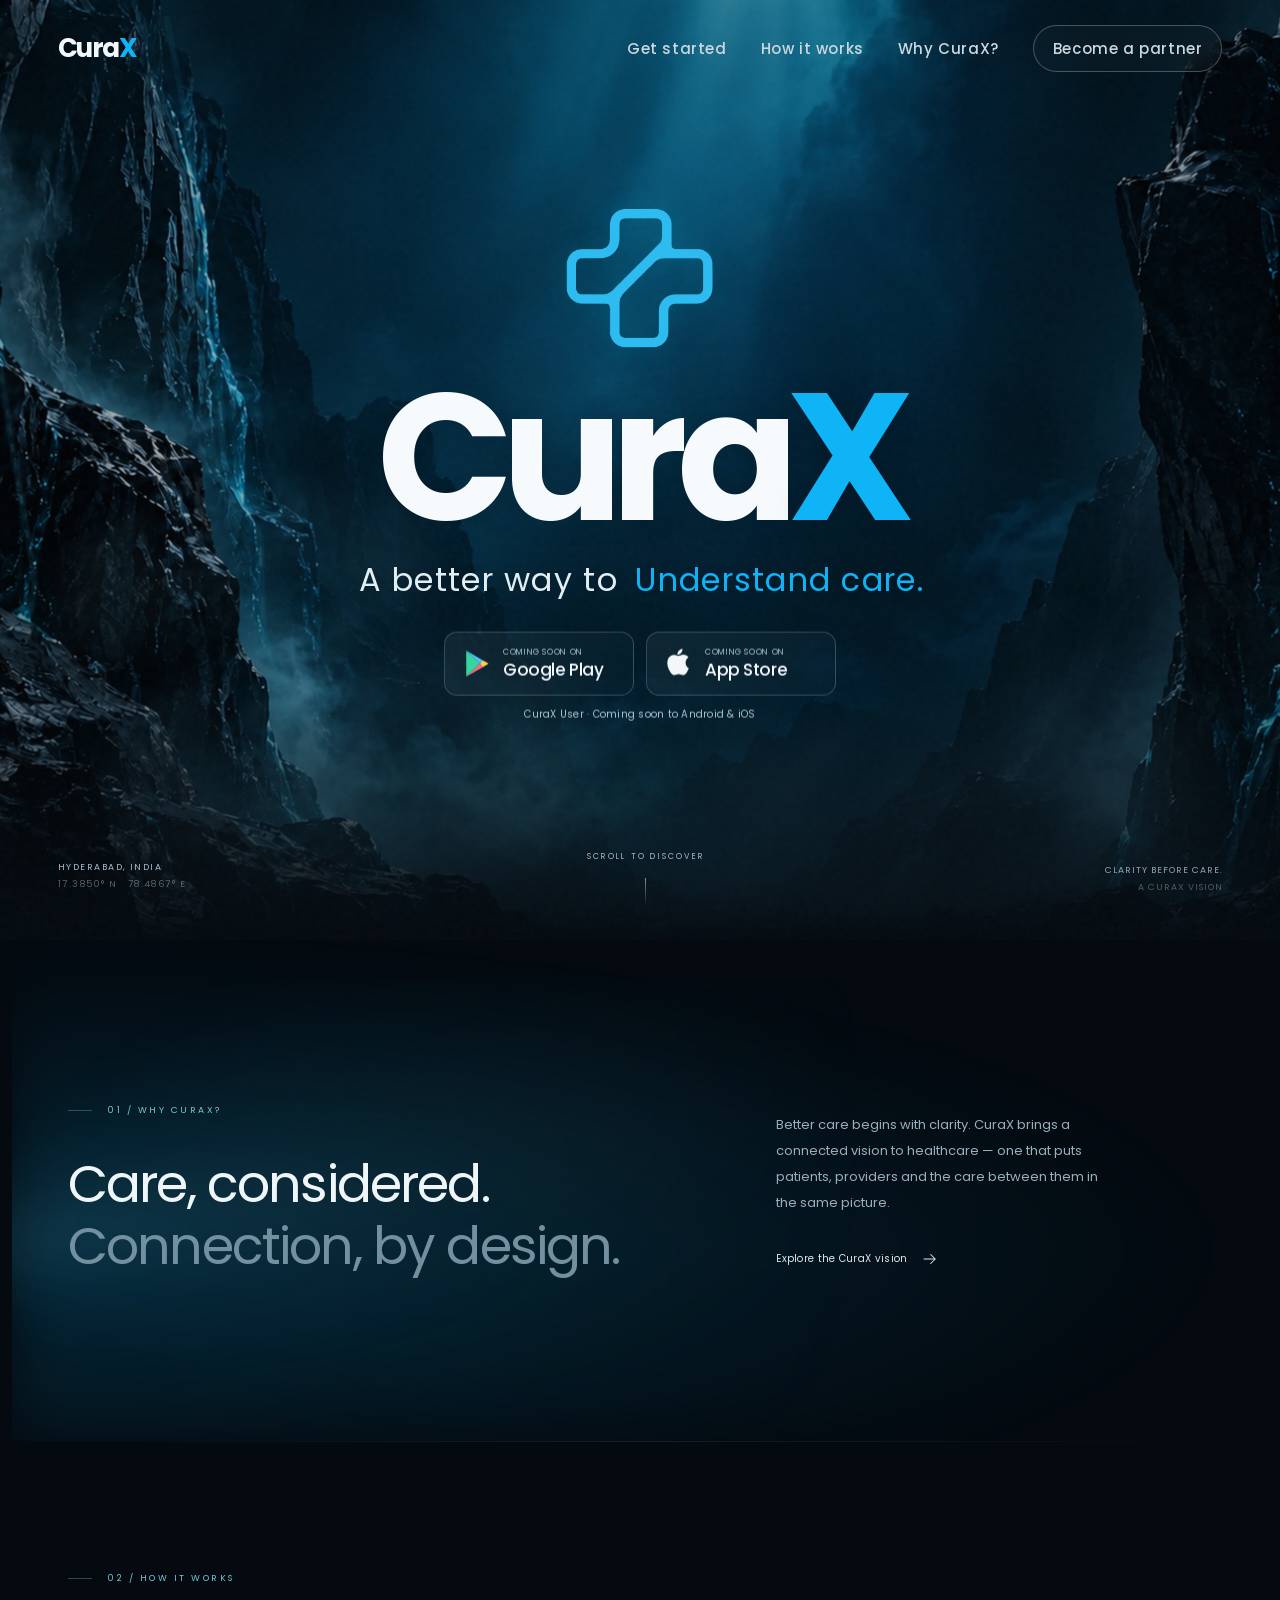
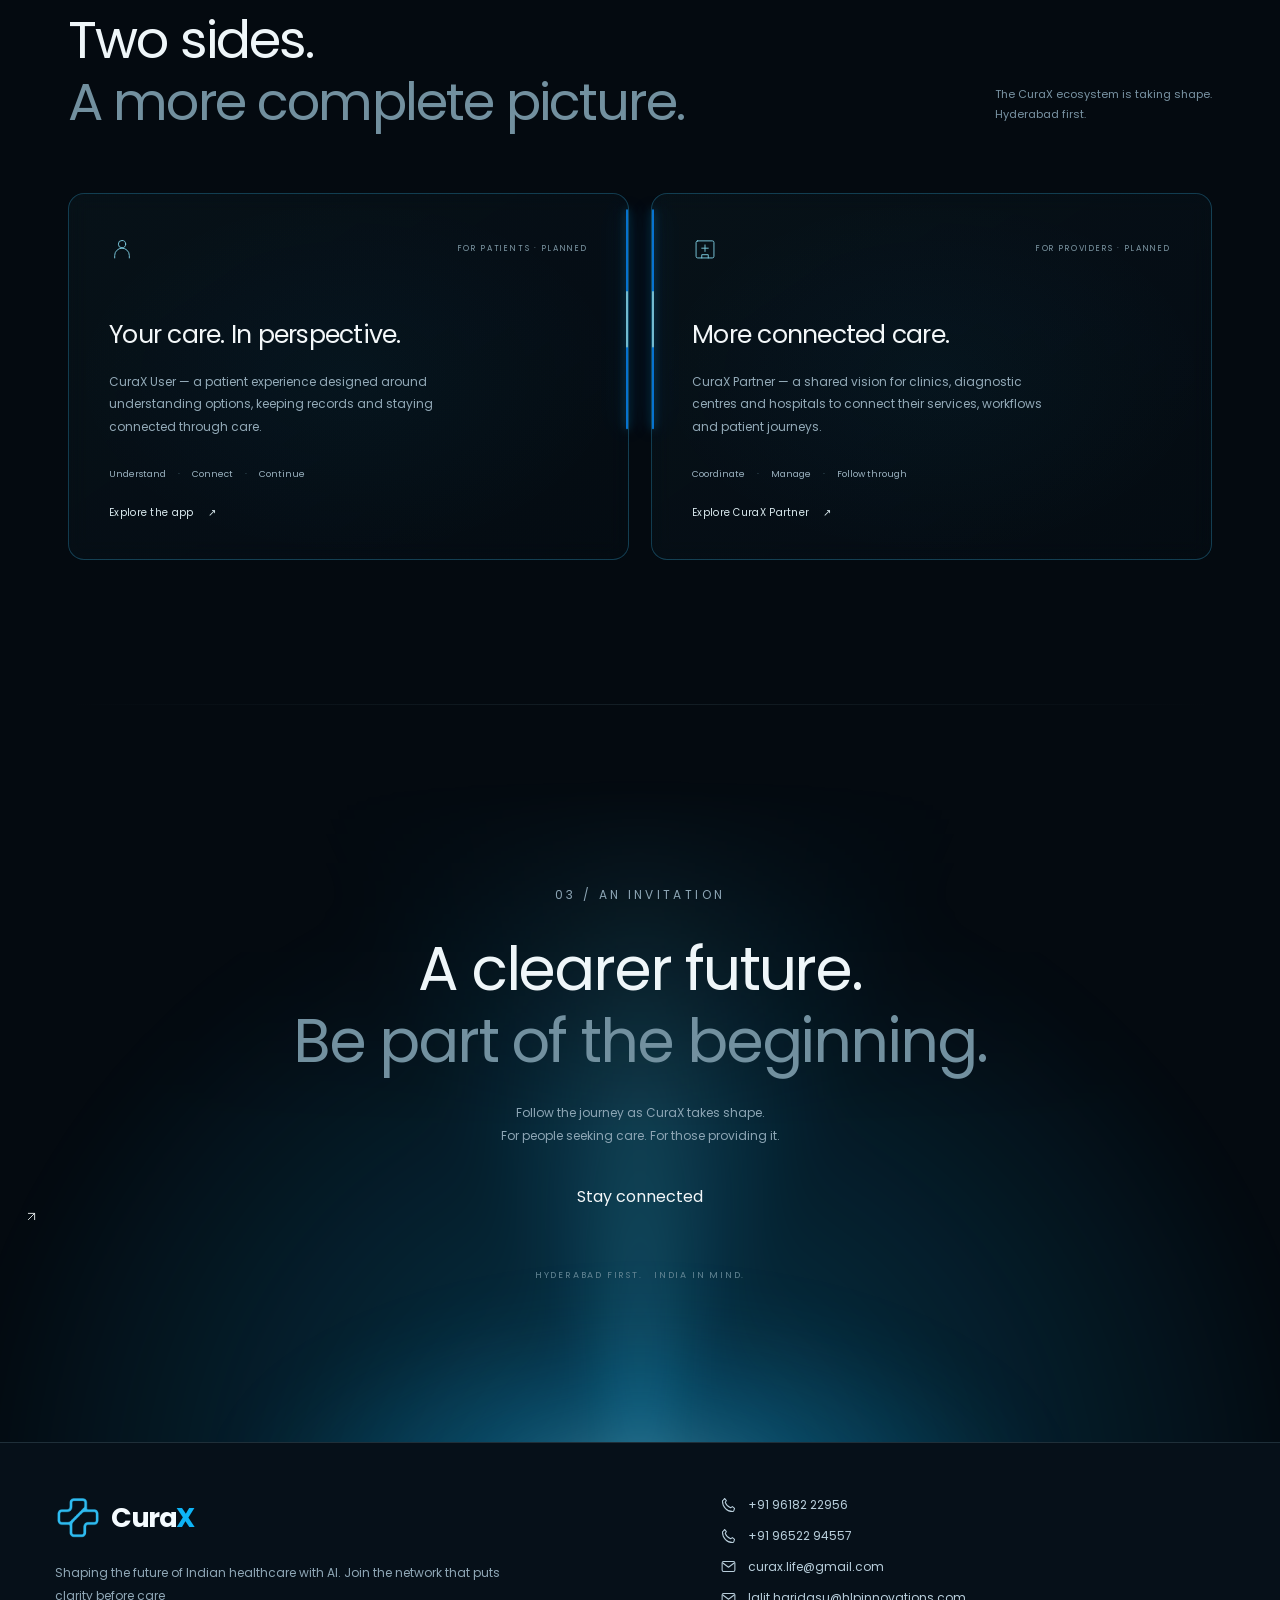
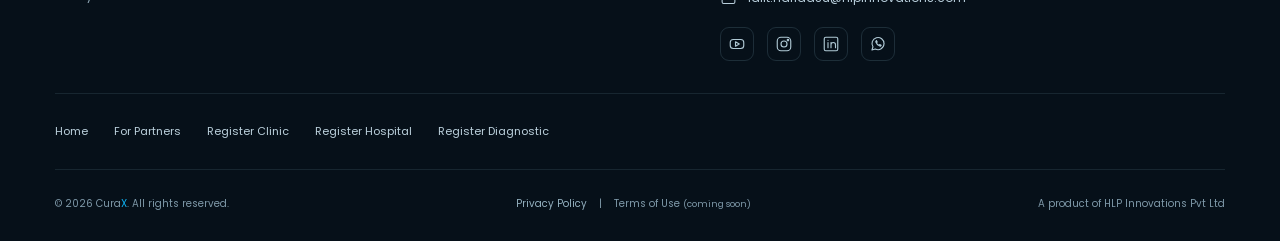
==== commit 1a2e1118: "Updated the website" ====
--- a/index.html
+++ b/index.html
@@ -19,6 +19,7 @@
   <link as="image" fetchpriority="high" href="assets/assets/cyan-canyon-hd.webp" media="(max-width:760px)"
     rel="preload" />
   <link href="assets/css/home.css" rel="stylesheet" />
+  <link href="assets/css/curax-dynamic-tagline.css?v=1" rel="stylesheet" />
   <link href="assets/css/section-lighting.css" rel="stylesheet" />
   <link href="assets/css/cursor-glow.css" rel="stylesheet" />
   <!-- Search engine and social sharing metadata -->
@@ -31,11 +32,11 @@
     content="CuraX. Clarity before care. Explore the patient app and CuraX Partner for clinics, diagnostics and hospitals. Hyderabad first."
     property="og:description" />
   <meta content="https://www.curax.life/" property="og:url" />
-  <meta content="https://www.curax.life/assets/assets/curax-glass-alpha.webp" property="og:image" />
+  <meta property="og:image" content="https://www.curax.life/assets/assets/curax-logo.png">
   <meta content="CuraX brand logo" property="og:image:alt" />
   <meta content="summary" name="twitter:card" />
   <script
-    type="application/ld+json">{"@context":"https://schema.org","@type":"Organization","name":"CuraX","url":"https://www.curax.life/","logo":"https://www.curax.life/assets/assets/curax-glass-alpha.webp"}</script>
+    type="application/ld+json">{"@context":"https://schema.org","@type":"Organization","name":"CuraX","url":"https://www.curax.life/","logo":"https://www.curax.life/assets/assets/curax-logo.png"}</script>
   <link href="assets/css/footer.css" rel="stylesheet" />
 </head>
 
@@ -68,9 +69,8 @@
     </defs>
   </svg>
   <header class="nav" id="nav">
-    <a aria-label="CuraX home" class="brand" href="#home"><img alt="" aria-hidden="true" class="brand-symbol"
-        height="1254" src="assets/assets/curax-glass-alpha.webp" width="1254" /><span aria-hidden="true"
-        class="wordmark">Cura<span class="brand-x">X</span></span></a>
+    <a aria-label="CuraX home" class="brand" href="#home"><span aria-hidden="true" class="wordmark">Cura<span
+          class="brand-x">X</span></span></a>
     <button aria-controls="main-navigation" aria-expanded="false" aria-label="Open navigation" class="nav-toggle"
       type="button"><svg aria-hidden="true" class="icon" viewbox="0 0 24 24">
         <path d="M5 7h14M5 12h14M5 17h14"></path>
@@ -87,19 +87,35 @@
       <div aria-hidden="true" class="glass-logo entrance">
         <div class="logo-tilt">
           <div class="original-logo"><img alt="" class="supplied-logo" fetchpriority="high" height="1254"
-              src="assets/assets/curax-glass-alpha.webp" width="1254" /></div>
+              src="assets/assets/curax-logo.png" width="1254" /></div>
         </div>
       </div>
       <div class="hero-content" id="hero-content">
-        <p class="hero-meta entrance"><span aria-hidden="true" class="status-dot"></span>For patients. For providers.
-        </p>
         <!-- Layout placeholder keeps the logo and typography in their original positions. -->
         <div aria-hidden="true" class="logo-slot"></div>
         <h1 aria-label="CuraX" class="entrance wordmark" id="hero-title"><span aria-hidden="true">Cura<span
               class="brand-x">X</span></span></h1>
-        <p class="subtitle entrance">CLARITY BEFORE CARE....</p>
+
+
+        <div class="curax-rotating-tagline">
+          <span class="curax-tagline-balance" aria-hidden="true"></span>
+
+          <span class="curax-tagline-fixed">
+            A better way to
+          </span>
+
+          <span class="curax-tagline-window">
+            <span id="curaxDynamicText">Understand care.</span>
+          </span>
+        </div>
+
+
         <div aria-label="Download CuraX User App" class="app-downloads entrance" id="download">
           <div class="store-row">
+            <svg aria-hidden="true" class="card-pulse" focusable="false">
+            <rect class="pulse-trail" pathlength="100" rx="15" x="1" y="1"></rect>
+            <rect class="pulse-head" pathlength="100" rx="15" x="1" y="1"></rect>
+          </svg>
             <a aria-label="CuraX on Google Play, coming soon" class="store-badge" data-open="app-launch"
               data-store="googlePlay" href="#app-launch" id="google-play-button">
               <svg aria-hidden="true" viewbox="0 0 28 32">
@@ -120,30 +136,13 @@
               <span><small>COMING SOON ON</small><strong>App Store</strong></span>
             </a>
           </div>
-          <p class="app-availability">CuraX User App · Coming soon to Android &amp; iOS</p>
-        </div>
-        <form aria-label="Subscribe to CuraX updates" class="signup entrance" id="subscribe">
-          <label class="sr-only" for="email">Email address</label>
-          <div class="email-shell"><svg aria-hidden="true" class="icon" viewbox="0 0 24 24">
-              <rect height="14" rx="3" width="18" x="3" y="5"></rect>
-              <path d="m4 7 8 6 8-6"></path>
-            </svg><input autocomplete="email" id="email" maxlength="254" name="email" placeholder="Your email address"
-              required="" type="email" /><button class="subscribe" type="submit">Subscribe</button></div>
-          <label class="consent"><input id="consent" required="" type="checkbox" /><span>I agree to receive CuraX
-              updates. <button class="text-button" data-open="privacy" type="button">Privacy</button></span></label>
-          <p class="fine-note">Send your request by email. Thoughtful updates, only.</p>
-          <p class="form-status" hidden="" id="form-status" role="status"></p>
-          <noscript>
-            <p class="fine-note">Email <a
-                href="mailto:curaxapp@gmail.com?subject=CuraX%20updates">curaxapp@gmail.com</a> to request updates.</p>
-          </noscript>
-        </form>
+          <p class="app-availability">CuraX User · Coming soon to Android &amp; iOS</p>
+        </div>
       </div>
       <div class="hero-bottom entrance"><span class="coordinate">HYDERABAD, INDIA<br /><span
             style="opacity:.5;line-height:2.4">17.3850° N   78.4867° E</span></span><a class="scroll-cue"
           href="#vision"><span>SCROLL TO DISCOVER</span><span aria-hidden="true" class="line"></span></a>
-        <div class="edition">CLARITY BEFORE CARE.<br /><span style="opacity:.5">A CURAX VISION</span><button
-            class="wallpaper-toggle" type="button">Pause background</button></div>
+        <div class="edition">CLARITY BEFORE CARE.<br /><span style="opacity:.5">A CURAX VISION</span></div>
       </div>
     </section>
     <section aria-labelledby="vision-title" class="section vision" id="vision">
@@ -179,12 +178,11 @@
               <path d="M7 27v-3a9 9 0 0 1 18 0v3"></path>
             </svg><span class="card-tag">For patients · Planned</span></div>
           <h3>Your care. In perspective.</h3>
-          <p>CuraX User App — a patient experience designed around understanding options, keeping records and staying
+          <p>CuraX User — a patient experience designed around understanding options, keeping records and staying
             connected through care.</p>
           <div class="card-bottom"><span>Understand</span><span>Connect</span><span>Continue</span></div>
           <div class="card-actions"><a class="subtle-link" href="#download">Explore the app <span
-                aria-hidden="true">↗</span></a><button aria-label="Pause patient card border animation"
-              aria-pressed="false" class="pulse-control" hidden="" type="button">Pause glow</button></div>
+                aria-hidden="true">↗</span></a></div>
         </article>
         <article class="glass-card reveal provider-card" style="--delay:200ms"><svg aria-hidden="true"
             class="card-pulse" focusable="false">
@@ -200,8 +198,7 @@
             workflows and patient journeys.</p>
           <div class="card-bottom"><span>Coordinate</span><span>Manage</span><span>Follow through</span></div>
           <div class="card-actions"><a class="subtle-link" href="partners.html">Explore CuraX Partner <span
-                aria-hidden="true">↗</span></a><button aria-label="Pause provider card border animation"
-              aria-pressed="false" class="pulse-control" hidden="" type="button">Pause glow</button></div>
+                aria-hidden="true">↗</span></a></div>
         </article>
       </div>
     </section>
@@ -223,12 +220,18 @@
       <div class="legacy-footer-primary">
         <div class="legacy-footer-about">
           <a aria-label="CuraX home" class="legacy-footer-brand" href="index.html"><img alt="" height="46"
-              loading="lazy" src="assets/assets/curax-glass-alpha.webp" width="46" /><span>Cura<span
+              loading="lazy" src="assets/assets/curax-logo.png" width="46" /><span>Cura<span
                 class="legacy-footer-x">X</span></span></a>
-          <p class="legacy-footer-tagline">India's smartest healthcare marketplace — connecting patients with trusted
-            care providers since 2026.</p>
+          <p class="legacy-footer-tagline">Shaping the future of Indian healthcare with AI. Join the network that puts clarity before care</p>
         </div>
         <div aria-label="Contact details" class="legacy-footer-contact">
+          <a href="tel:+919618222956"><svg aria-hidden="true" class="legacy-footer-icon" fill="none"
+              stroke="currentColor" stroke-linecap="round" stroke-linejoin="round" stroke-width="1.5"
+              viewbox="0 0 24 24">
+              <path
+                d="M6.4 3.5 9 6.4 7.4 9c1.2 3.3 4.2 6.3 7.6 7.6l2.5-1.6 3 2.6-1.1 3.3c-.2.6-.7 1-1.4 1-7.9 0-14.5-6.5-14.5-14.5 0-.6.4-1.2 1-1.4Z">
+              </path>
+            </svg><span>+91 96182 22956</span></a>
           <a href="tel:+919652294557"><svg aria-hidden="true" class="legacy-footer-icon" fill="none"
               stroke="currentColor" stroke-linecap="round" stroke-linejoin="round" stroke-width="1.5"
               viewbox="0 0 24 24">
@@ -236,12 +239,12 @@
                 d="M6.4 3.5 9 6.4 7.4 9c1.2 3.3 4.2 6.3 7.6 7.6l2.5-1.6 3 2.6-1.1 3.3c-.2.6-.7 1-1.4 1-7.9 0-14.5-6.5-14.5-14.5 0-.6.4-1.2 1-1.4Z">
               </path>
             </svg><span>+91 96522 94557</span></a>
-          <a href="mailto:curaxapp@gmail.com"><svg aria-hidden="true" class="legacy-footer-icon" fill="none"
+          <a href="mailto:curax.life@gmail.com"><svg aria-hidden="true" class="legacy-footer-icon" fill="none"
               stroke="currentColor" stroke-linecap="round" stroke-linejoin="round" stroke-width="1.5"
               viewbox="0 0 24 24">
               <rect height="14" rx="2" width="18" x="3" y="5"></rect>
               <path d="m4 7 8 6 8-6"></path>
-            </svg><span>curaxapp@gmail.com</span></a>
+            </svg><span>curax.life@gmail.com</span></a>
           <a href="mailto:lalit.haridasu@hlpinnovations.com"><svg aria-hidden="true" class="legacy-footer-icon"
               fill="none" stroke="currentColor" stroke-linecap="round" stroke-linejoin="round" stroke-width="1.5"
               viewbox="0 0 24 24">
@@ -262,15 +265,19 @@
                 <circle cx="12" cy="12" r="4"></circle>
                 <circle cx="17.3" cy="6.8" r="1"></circle>
               </svg></a>
-            <span aria-label="LinkedIn URL not supplied" class="legacy-footer-social-disabled"
-              title="LinkedIn URL not supplied"><svg aria-hidden="true" class="legacy-footer-icon" fill="none"
-                stroke="currentColor" stroke-linecap="round" stroke-linejoin="round" stroke-width="1.5"
-                viewbox="0 0 24 24">
+            <a href="https://www.linkedin.com/showcase/curaxlife/" target="_blank" rel="noopener noreferrer"
+              class="legacy-footer-social" aria-label="Visit CuraX on LinkedIn" title="Visit CuraX on LinkedIn">
+
+              <svg aria-hidden="true" class="legacy-footer-icon" fill="none" stroke="currentColor"
+                stroke-linecap="round" stroke-linejoin="round" stroke-width="1.5" viewBox="0 0 24 24">
+
                 <rect height="18" rx="2" width="18" x="3" y="3"></rect>
                 <path d="M8 10v7M8 7v.1M12 17v-7m0 3a3 3 0 0 1 6 0v4"></path>
-              </svg></span>
+
+              </svg>
+            </a>
             <a aria-label="Message CuraX on WhatsApp"
-              href="https://wa.me/919652294557?text=Hello%20I%20am%20interested%20in%20your%20services"
+              href="https://wa.me/919618222956?text=Hello%20I%20am%20interested%20in%20your%20services"
               rel="noopener noreferrer" target="_blank"><svg aria-hidden="true" class="legacy-footer-icon" fill="none"
                 stroke="currentColor" stroke-linecap="round" stroke-linejoin="round" stroke-width="1.5"
                 viewbox="0 0 24 24">
@@ -291,10 +298,6 @@
             aria-hidden="true">|</span><span title="Terms page not provided">Terms of Use <small>(coming
               soon)</small></span></div>
         <p class="legacy-footer-company">A product of HLP Innovations Pvt Ltd</p>
-      </div>
-      <button aria-label="Turn off cursor glow" aria-pressed="true" class="cursor-toggle legacy-footer-cursor" hidden=""
-        type="button">Cursor glow: On</button>
-    </div>
   </footer>
   <button aria-label="Back to top" class="back-top" hidden="" type="button"><svg aria-hidden="true" class="icon"
       viewbox="0 0 24 24">
@@ -322,18 +325,21 @@
   </dialog>
   <dialog aria-labelledby="app-launch-title" id="app-launch"><button aria-label="Close app availability"
       class="close-dialog" type="button">×</button>
-    <p class="eyebrow">CuraX User App</p>
+    <p class="eyebrow">CuraX User</p>
     <h2 id="app-launch-title">Clarity is coming.</h2>
-    <p>The CuraX User App is coming soon. Download links will be available here once the app is published on Google Play
+    <p>The CuraX User is coming soon. Download links will be available here once the app is published on Google Play
       and the App Store.</p>
     <div class="app-dialog-actions"><a data-launch-updates="" href="#subscribe">Request launch updates</a><a
         href="partners.html">Become a partner <span aria-hidden="true">↗</span></a></div>
   </dialog>
+
   <script src="assets/js/site-config.js"></script>
   <script src="assets/js/live-wallpaper.js"></script>
   <script src="assets/js/home.js"></script>
   <script src="assets/js/section-lighting.js"></script>
   <script src="assets/js/cursor-glow.js"></script>
+  <script src="assets/js/curax-dynamic-tagline.js?v=1" defer></script>
+
 </body>
 
 </html>
--- a/assets/css/home.css
+++ b/assets/css/home.css
@@ -1,74 +1,1669 @@
 /* 01 · Foundations */
-    :root{color-scheme:dark;--black:#040a10;--ink:#f3f7f9;--muted:#9aa9b2;--cyan:#00b4d8;--brand-cyan:#0eb4f6;--hair:rgba(206,236,246,.14);--ease:cubic-bezier(.22,1,.36,1)}
-    *{box-sizing:border-box}html{scroll-behavior:smooth;scroll-padding-top:110px}body{margin:0;background:var(--black);color:var(--ink);font-family:Poppins,Arial,sans-serif;-webkit-font-smoothing:antialiased}a{color:inherit;text-decoration:none}button,input{font:inherit}button,a,input{-webkit-tap-highlight-color:transparent}button{cursor:pointer}::selection{background:#00b4d84d;color:white}button:focus-visible,a:focus-visible,input:focus-visible{outline:2px solid #77e6fc;outline-offset:6px}[hidden]{display:none!important}.skip{position:fixed;z-index:100;top:14px;left:14px;background:white;color:#03090e;padding:12px 18px;transform:translateY(-150%)}.skip:focus{transform:none}.sr-only{position:absolute;width:1px;height:1px;padding:0;margin:-1px;overflow:hidden;clip:rect(0,0,0,0);white-space:nowrap;border:0}svg{display:block}.icon{width:20px;height:20px;fill:none;stroke:currentColor;stroke-width:1.4;stroke-linecap:round;stroke-linejoin:round}
-    /* 02 · Ambient backdrop. Grain is a static SVG, never an animated layer. */
-    .hero{position:relative;min-height:840px;height:100svh;isolation:isolate;overflow:hidden;background:radial-gradient(ellipse at 50% 25%,#0c3646 0,#081723 40%,#03070a 80%)}
-    .landscape{position:absolute;inset:-6% 0 -4%;background:url('../assets/cyan-canyon-4k.webp') center 48%/cover no-repeat;z-index:-3;transform:translate3d(0,var(--bg-y,0px),0) scale(1.035);will-change:transform}
-    .hero:before{content:'';position:absolute;inset:0;z-index:-2;background:linear-gradient(180deg,rgba(1,6,12,.24),rgba(1,7,12,.14) 35%,rgba(1,7,12,.35) 75%,#040a10),radial-gradient(ellipse at center,transparent 20%,rgba(0,4,8,.25) 80%)}
-    .grain{position:absolute;inset:0;z-index:-1;pointer-events:none;opacity:.045;background-image:url("data:image/svg+xml,%3Csvg viewBox='0 0 180 180' xmlns='http://www.w3.org/2000/svg'%3E%3Cfilter id='n'%3E%3CfeTurbulence type='fractalNoise' baseFrequency='.83' numOctaves='3' stitchTiles='stitch'/%3E%3C/filter%3E%3Crect width='100%25' height='100%25' opacity='.6' filter='url(%23n)'/%3E%3C/svg%3E")}
-    /* Exact 3840 x 2160 enhanced wallpaper; lighter full-composition export on small screens. */
-    @media(max-width:760px){.landscape{background-image:url('../assets/cyan-canyon-hd.webp')}}
-    /* Live wallpaper stays registered to the original image and behind all content. */
-    .live-wallpaper{position:absolute;inset:0;width:100%;height:100%;pointer-events:none}
-    .wallpaper-toggle{display:block;margin:10px 0 0 auto;padding:5px 0;border:0;border-bottom:1px solid #a6dbea30;background:none;color:#a8c3cf;font-size:8px;letter-spacing:.06em;line-height:1.5;transition:color .3s}
-    .wallpaper-toggle:hover{color:#d1f5ff}.wallpaper-toggle:disabled{opacity:.55;cursor:default}
-    @media(prefers-reduced-motion:reduce){.live-wallpaper{display:none}}
-    /* 03 · Quiet, persistent navigation */
-    .nav{position:fixed;z-index:20;top:0;left:0;right:0;display:flex;justify-content:space-between;align-items:center;height:98px;padding:0 clamp(24px,4.5vw,86px);transition:height .65s var(--ease),background .65s,backdrop-filter .65s;border-bottom:1px solid transparent}
-    .nav.scrolled{height:76px;background:rgba(3,10,17,.72);backdrop-filter:blur(18px);-webkit-backdrop-filter:blur(18px);border-color:rgba(255,255,255,.06)}
-    .brand{display:flex;align-items:center;gap:12px;font-size:26px;font-weight:700;letter-spacing:-.055em}.brand .brand-symbol{width:35px;height:35px;color:var(--brand-cyan);transition:width .6s,height .6s}.nav.scrolled .brand .brand-symbol{width:25px;height:25px}.nav-right{display:flex;align-items:center;gap:34px;font-size:15px;font-weight:500;letter-spacing:.04em;color:#ccd8df}.nav-right a{transition:color .3s}.nav-right a:hover{color:#76e4fc}.nav-action{padding:11px 19px;border:1px solid rgba(255,255,255,.25);border-radius:30px;background:rgba(255,255,255,.025);backdrop-filter:blur(10px)}.nav-right .nav-action:hover{color:white;border-color:rgba(0,180,216,.6);background:rgba(0,180,216,.09)}
-    /* 04 · Hero and embossed brand mark */
-    .hero-content{position:absolute;left:0;right:0;top:50%;margin-top:6px;padding:0 24px;text-align:center;transform:translate3d(0,calc(-50% + var(--hero-y,0px)),0) scale(var(--hero-scale,1));opacity:var(--hero-opacity,1);will-change:transform,opacity;transform-origin:center}
-    .hero-meta{display:flex;justify-content:center;align-items:center;gap:9px;margin:0 0 30px;font-size:clamp(12px,1vw,15px);line-height:1.6;letter-spacing:.22em;font-weight:400;color:#bed1da;text-transform:uppercase}.status-dot{width:5px;height:5px;background:#87e8ff;border-radius:50%;box-shadow:0 0 12px rgba(0,180,216,.7)}
-    .glass-logo,.logo-slot{position:relative;display:grid;place-items:center;width:clamp(112px,11.5vw,178px);height:clamp(112px,11.5vw,178px);margin:0 auto 17px;perspective:700px}.glass-logo:before{position:absolute;content:'';inset:15%;border-radius:50%;background:#00b4d824;filter:blur(32px)}.logo-tilt{position:relative;width:100%;height:100%;transform:rotateX(var(--rx,0deg)) rotateY(var(--ry,0deg));transition:transform .9s var(--ease)}.glass-logo svg{width:100%;height:100%;overflow:visible;filter:drop-shadow(0 10px 16px #001821) drop-shadow(0 0 20px #0acbea28);animation:float 10s ease-in-out infinite}.glass-logo.hover svg{animation-play-state:paused}
-    /* Composite directly against the canyon, outside the text's isolated transform layer. */
-    .hero>.glass-logo{position:absolute;margin:0;mix-blend-mode:normal;pointer-events:none;z-index:1}
-    .hero>.glass-logo:before{display:none}
-    .hero-content{z-index:2}
-    .original-logo{background:none;border:0;box-shadow:none;position:absolute;left:50%;top:50%;width:112%;height:112%;transform:translate(-50%,-50%);pointer-events:none}
-    .original-logo img{position:absolute;inset:0;display:block;width:100%;height:100%;object-fit:contain}
-    /* Actual alpha transparency needs no backdrop mask or blend mode. */
-    .brand-symbol{object-fit:contain;background:none}
-    .supplied-logo{animation:float 10s ease-in-out infinite;filter:drop-shadow(0 0 12px #0acbea20)}
-    .nav-toggle{display:none;align-items:center;justify-content:center;width:42px;height:42px;border:1px solid #ffffff26;border-radius:50%;background:#06162266;color:#e7f8ff;backdrop-filter:blur(10px)}
-    .nav-toggle .icon{width:18px;height:18px}
-    @media(max-width:760px){.nav-toggle{display:flex}.nav-right{display:none!important}.nav-right.is-open{display:flex!important;position:absolute;top:calc(100% - 5px);left:23px;right:23px;flex-direction:column;align-items:stretch;gap:0;padding:14px;border:1px solid #c8efff26;border-radius:16px;background:#071725f5;backdrop-filter:blur(20px);-webkit-backdrop-filter:blur(20px);box-shadow:0 20px 50px #0005}.nav-right.is-open>a{display:block!important;padding:14px 16px;font-size:15px}.nav-right.is-open .nav-action{margin-top:5px;text-align:center}}
-
-
-    h1{font-size:clamp(92px,14vw,216px);font-weight:700;line-height:.98;letter-spacing:-.065em;margin:0;text-indent:0;color:#f6fafc;text-shadow:0 1px 30px rgba(0,0,0,.12)}.subtitle{font-size:clamp(15px,1.3vw,21px);font-weight:400;letter-spacing:.32em;text-indent:.32em;line-height:1.6;margin:34px 0 37px;color:#e1eef3}
-    .signup{max-width:470px;margin:0 auto}.email-shell{display:flex;align-items:center;gap:8px;min-height:62px;padding:7px 8px 7px 22px;background:linear-gradient(120deg,rgba(213,245,255,.07),rgba(13,40,52,.1));border:1px solid rgba(230,248,255,.27);border-radius:50px;backdrop-filter:blur(12px);-webkit-backdrop-filter:blur(12px);box-shadow:inset 0 1px 0 rgba(255,255,255,.04),0 12px 40px rgba(0,0,0,.12);transition:border-color .3s,box-shadow .3s}.email-shell:focus-within{border-color:#78dfef80;box-shadow:0 0 0 3px #00b4d80c}.email-shell .icon{width:17px;height:17px;color:#a9c1cc;flex-shrink:0}.email-shell input{width:100%;min-width:0;border:0;color:white;outline:0;background:transparent;font-size:12px;padding:8px 4px}.email-shell input::placeholder{color:#b7c4cc}.email-shell input:focus-visible{outline:0}.subscribe{flex-shrink:0;min-height:46px;border:0;border-radius:30px;padding:0 26px;color:#061016;background:#f3f8fa;font-size:11px;font-weight:600;transition:background .4s,box-shadow .4s,transform .4s var(--ease)}.subscribe:hover{background:#54dbf3;box-shadow:0 0 26px #00b4d844;transform:translateY(-1px)}.subscribe:active{transform:scale(.97)}
-    .consent{display:flex;align-items:flex-start;justify-content:center;gap:7px;max-width:440px;margin:15px auto 0;font-size:9px;color:#b0c2cc;line-height:1.6;letter-spacing:.015em}.consent input{width:11px;height:11px;margin:2px 0 0;accent-color:#00b4d8;cursor:pointer;flex-shrink:0}.text-button{padding:0;border:0;background:none;color:inherit;text-decoration:underline;text-underline-offset:3px;font:inherit}.form-status{font-size:11px;line-height:1.7;color:#abedfc;margin:12px auto 0;max-width:430px}.fine-note{font-size:9px;color:#9fb3bf;margin:13px 0 0;letter-spacing:.035em}
-    .hero-bottom{position:absolute;bottom:34px;left:clamp(24px,4.5vw,86px);right:clamp(24px,4.5vw,86px);display:flex;align-items:center;justify-content:space-between;color:#879fae;font-size:9px;letter-spacing:.11em}.hero-bottom .coordinate{font-size:9px;letter-spacing:.16em;color:#a4bac8}.scroll-cue{display:flex;flex-direction:column;align-items:center;gap:15px;font-size:8px;letter-spacing:.28em;color:#a3b9c7}.scroll-cue .line{height:28px;width:1px;background:linear-gradient(180deg,#c8f4ff90,transparent)}.hero-bottom .edition{text-align:right;color:#8ea4b1;line-height:1.8}
-    /* Wordmark: Poppins and reference cyan in both hero and header. */
-    .wordmark{white-space:nowrap}.brand-x{color:var(--brand-cyan)}
-    /* 05 · Slow reveals, generous editorial space */
-    .section{max-width:1256px;margin:0 auto;padding:150px 56px}.eyebrow{font-size:9px;font-weight:400;letter-spacing:.28em;text-transform:uppercase;color:#76c5d9;margin:0 0 36px;display:flex;align-items:center;gap:16px}.eyebrow:before{content:'';width:24px;height:1px;background:#61bfd559}h2{font-size:clamp(34px,4.1vw,60px);font-weight:400;line-height:1.18;letter-spacing:-.035em;margin:0;color:#eff6f9}.dim{color:#72909f}.vision{padding-top:164px;padding-bottom:164px;display:grid;grid-template-columns:1.35fr 1fr;gap:120px;align-items:center}.vision .body-copy{max-width:330px;font-size:13px;line-height:2;color:#9aafbc;margin:0 0 28px}.subtle-link{display:inline-flex;align-items:center;gap:14px;font-size:10px;color:#d9e9ee;letter-spacing:.03em}.subtle-link .icon{width:18px;height:18px;transition:transform .4s var(--ease)}.subtle-link:hover .icon{transform:translateX(5px)}
-    .line-rule{height:1px;max-width:1144px;margin:auto;background:linear-gradient(90deg,transparent,#769eac24,transparent)}.ecosystem{padding-top:130px;padding-bottom:144px}.section-heading{display:flex;justify-content:space-between;align-items:flex-end;gap:40px;margin-bottom:60px}.section-heading .eyebrow{margin-bottom:24px}.section-heading>p{max-width:220px;font-size:11px;color:#7993a3;line-height:1.8;margin-bottom:8px}.glass-grid{display:grid;grid-template-columns:1fr 1fr;gap:22px}.glass-card{position:relative;padding:42px 40px 38px;min-height:328px;border:1px solid var(--hair);background:linear-gradient(145deg,rgba(55,119,141,.07),rgba(7,25,37,.14));backdrop-filter:blur(10px);-webkit-backdrop-filter:blur(10px);border-radius:4px;overflow:hidden;transition:border-color .6s,background .6s,transform .6s var(--ease)}.glass-card:before{content:'';position:absolute;pointer-events:none;top:0;left:0;right:0;height:1px;background:linear-gradient(90deg,transparent,#d9fbff26,transparent)}.glass-card:hover{border-color:#8acade3d;background:linear-gradient(145deg,rgba(55,119,141,.105),rgba(7,25,37,.18));transform:translateY(-5px)}.card-top{display:flex;align-items:center;justify-content:space-between;margin-bottom:54px}.card-top .icon{width:26px;height:26px;color:#7dccdf;stroke-width:1.15}.card-tag{font-size:8px;letter-spacing:.23em;color:#7f98a5;text-transform:uppercase}.glass-card h3{font-size:25px;font-weight:400;letter-spacing:-.03em;margin:0 0 17px}.glass-card p{max-width:355px;font-size:12px;line-height:1.9;color:#92a9b7;margin:0}.card-bottom{display:flex;align-items:center;gap:12px;margin-top:29px;color:#9bb2c0;font-size:9px}.card-bottom span+span:before{content:'·';padding-right:12px;color:#517381}
-    /* 06 · Finale and footer */
-    .invitation{position:relative;text-align:center;padding:154px 24px 160px;overflow:hidden}.invitation:before{content:'';position:absolute;pointer-events:none;left:25%;right:25%;bottom:-130px;height:350px;background:radial-gradient(ellipse,#07485a24,transparent 70%);filter:blur(25px)}.invitation .eyebrow{justify-content:center;margin-bottom:26px}.invitation .eyebrow:before{display:none}.invitation h2{font-size:clamp(36px,4.7vw,68px);font-weight:400;line-height:1.2}.invitation p{max-width:360px;margin:25px auto 36px;font-size:12px;line-height:1.9;color:#8ca5b4}.invitation>a{display:inline-flex;align-items:center;gap:22px;padding:15px 26px;border:1px solid #8eacba35;border-radius:40px;background:#ffffff04;font-size:11px;transition:border-color .4s,background .4s}.invitation>a:hover{border-color:#72d1e563;background:#00b4d811}.invitation .icon{width:15px;height:15px}.location{font-size:9px;letter-spacing:.2em;color:#628493;margin-top:45px}
-    footer{max-width:calc(100% - 112px);margin:0 auto;min-height:104px;padding:28px 0;border-top:1px solid #9bbec71c;display:flex;justify-content:space-between;align-items:center;gap:30px;font-size:9px;color:#718995;letter-spacing:.02em}.footer-links{display:flex;align-items:center;gap:18px}.footer-links>span{width:1px;height:10px;background:#9bbec738}.footer-links button{color:inherit}.socials{display:flex;align-items:center;gap:21px}.socials a{color:#98adb8;transition:color .4s,filter .4s}.socials a:hover{color:#8ce7fa;filter:drop-shadow(0 0 6px #00b4d8aa)}.socials .icon{width:15px;height:15px}.footer-copy{color:#5e7988}.back-top{position:fixed;right:28px;bottom:28px;z-index:19;border:1px solid #ffffff24;width:40px;height:40px;display:grid;place-items:center;border-radius:50%;background:#0a1a2580;backdrop-filter:blur(10px);color:#c6e3ed}.back-top .icon{width:15px;height:15px}
-    /* 07 · Motion and accessible dialogs */
-    .entrance{animation:arrive 1.2s cubic-bezier(.25,.65,.3,1) both}.hero-meta{animation-delay:.08s}.glass-logo{animation-delay:.2s}h1.entrance{animation-delay:.32s}.subtitle{animation-delay:.48s}.signup{animation-delay:.62s}.hero-bottom{animation-delay:.95s}.js-reveals .reveal{opacity:0;translate:0 28px;transition:opacity 1.25s var(--ease),translate 1.25s var(--ease);transition-delay:var(--delay,0ms)}.js-reveals .reveal.visible{opacity:1;translate:0 0}@keyframes arrive{from{opacity:0;translate:0 18px;scale:.95}to{opacity:1;translate:0 0;scale:1}}@keyframes float{0%,100%{transform:translateY(0) rotateY(-5deg) rotateX(3deg)}50%{transform:translateY(-9px) rotateY(5deg) rotateX(-3deg)}}
-    dialog{color:#d9e9ef;background:linear-gradient(140deg,#10232df5,#060e17fa);border:1px solid #bbecff2e;border-radius:12px;padding:38px;max-width:480px;width:calc(100% - 40px);box-shadow:0 30px 90px #0009;backdrop-filter:blur(20px)}dialog::backdrop{background:#000b;backdrop-filter:blur(5px)}dialog h2{font-size:29px;margin-right:25px}dialog p{font-size:12px;line-height:1.9;color:#acbec8}dialog a{text-decoration:underline;text-underline-offset:3px}.close-dialog{position:absolute;right:15px;top:15px;border:0;background:none;color:#b2c8d3;font-size:24px;width:32px;height:32px}.dialog-note{padding-top:14px;border-top:1px solid #ffffff14}
-    /* 08 · Responsive composition */
-    @media(min-width:1700px){.hero-content{margin-top:12px}.hero-meta{margin-bottom:40px}.subtitle{margin-top:40px;margin-bottom:42px}}
-    @media(max-width:900px){.nav{height:82px;padding-inline:28px}.nav-right{gap:25px}.hero{min-height:810px}.hero-content{margin-top:16px}.glass-logo,.logo-slot{width:130px;height:130px}h1{font-size:clamp(110px,18vw,165px)}.section{padding:110px 36px}.vision{gap:55px}.section-heading>p{max-width:190px}.glass-card{padding:30px;min-height:324px}.card-top{margin-bottom:45px}.glass-card h3{font-size:23px}.invitation{padding:130px 24px}footer{max-width:calc(100% - 72px);flex-wrap:wrap;gap:24px}.footer-copy{margin-left:auto}}
-    @media(max-width:600px){.nav{height:76px;padding:0 23px}.brand{font-size:23px;gap:8px}.brand .brand-symbol{width:30px;height:30px}.nav-right{gap:17px;font-size:10px}.nav-action{padding:10px 15px}.hero{height:100svh;min-height:740px;max-height:1050px}.landscape{background-position:50% 48%;inset:-3% -36%;opacity:.85}.hero-content{padding-inline:25px;margin-top:3px}.hero-meta{font-size:11px;letter-spacing:.16em;margin-bottom:27px}.glass-logo,.logo-slot{width:124px;height:124px;margin-bottom:22px}h1{font-size:clamp(88px,24vw,146px);letter-spacing:-.065em}.subtitle{font-size:12px;letter-spacing:.22em;text-indent:.22em;margin:29px 0 35px}.email-shell{min-height:58px;padding:5px 6px 5px 16px;gap:6px}.subscribe{min-height:46px;padding:0 20px;font-size:10px}.email-shell input{font-size:11px}.email-shell .icon{width:15px}.consent{font-size:8px;max-width:340px}.fine-note{font-size:8px}.hero-bottom{left:23px;right:23px;bottom:24px;font-size:7px}.hero-bottom .coordinate{font-size:7px;letter-spacing:.08em}.hero-bottom .edition{font-size:7px}.scroll-cue{font-size:7px;gap:11px;letter-spacing:.2em}.scroll-cue .line{height:24px}.section{padding:90px 25px}.vision{display:block}.vision h2{font-size:40px}.vision .body-copy{margin:32px 0 23px;max-width:100%;font-size:12px}.eyebrow{font-size:8px;margin-bottom:27px}.section-heading{display:block;margin-bottom:35px}.section-heading h2{font-size:35px}.section-heading>p{max-width:300px;margin:20px 0 0}.glass-grid{grid-template-columns:1fr;gap:18px}.glass-card{padding:30px 28px;min-height:292px}.card-top{margin-bottom:39px}.card-tag{font-size:7px}.glass-card h3{font-size:25px}.glass-card p{font-size:12px}.card-bottom{margin-top:24px}.invitation{padding:100px 25px 105px}.invitation h2{font-size:39px}.invitation p{font-size:11px}.location{font-size:8px;margin-top:36px}footer{max-width:calc(100% - 50px);padding:30px 0;gap:26px;font-size:8px}.footer-links{gap:14px}.socials{margin-left:auto;gap:17px}.footer-copy{width:100%;margin:0;line-height:1.9}.back-top{right:17px;bottom:17px;width:36px;height:36px}dialog{padding:30px}}
-    @media(max-width:360px){.hero{min-height:720px}.hero-content{padding-inline:18px}.email-shell{padding-left:11px}.subscribe{padding-inline:16px}.nav{padding-inline:18px}.nav-right{gap:12px}.vision h2{font-size:36px}}
-    @supports not(backdrop-filter:blur(10px)){.email-shell{background:#11242eeb}.glass-card{background:#0b1924}.nav.scrolled{background:#061019f5}}
-    @media(prefers-reduced-motion:reduce){html{scroll-behavior:auto}*,*:before,*:after{animation:none!important;transition:none!important}.landscape{transform:none}.hero-content{transform:translateY(-50%);opacity:1}.logo-tilt{transform:none}.js-reveals .reveal{opacity:1;translate:none}.glass-card:hover{transform:none}}
-
-    /* Two distinct destinations: patient app below the hero; provider journey in the header. */
-    .app-downloads{margin:0 auto 24px;max-width:470px;animation-delay:.58s}
-    .store-row{display:flex;justify-content:center;gap:12px}
-    .store-badge{display:flex;align-items:center;gap:12px;min-width:190px;min-height:64px;padding:11px 19px;text-align:left;border:1px solid #ceeefb35;border-radius:13px;background:linear-gradient(135deg,#d9f4ff10,#08243266);backdrop-filter:blur(12px);-webkit-backdrop-filter:blur(12px);transition:border-color .4s,background .4s,transform .4s var(--ease)}
-    .store-badge:hover{border-color:#6de7fa80;background:#0e3d5080;transform:translateY(-2px)}
-    .store-badge:active{transform:scale(.98)}.store-badge svg{width:27px;height:30px;flex-shrink:0}
-    .store-badge small{display:block;color:#abc5d1;font-size:8px;letter-spacing:.08em;line-height:1.6}
-    .store-badge strong{display:block;font-size:17px;font-weight:500;letter-spacing:-.025em;line-height:1.3;color:#f7fbff}
-    .app-availability{margin:11px 0 0;font-size:10px;color:#adc7d4;letter-spacing:.025em}
-    .hero{min-height:940px}.subtitle{margin-bottom:25px}.signup{max-width:440px}
-    .hero-meta{letter-spacing:.2em}.app-dialog-actions{display:flex;flex-wrap:wrap;gap:10px;margin-top:24px}
-    .app-dialog-actions a{padding:12px 18px;border:1px solid #a2e5f840;border-radius:30px;text-decoration:none;color:#e2f8ff;font-size:12px}
-    @media(max-width:600px){.hero{min-height:860px;max-height:none}.app-downloads{max-width:355px;margin-bottom:22px}.store-row{gap:10px}.store-badge{min-width:0;flex:1;justify-content:center;gap:9px;min-height:59px;padding:10px 11px}.store-badge svg{width:23px;height:26px}.store-badge strong{font-size:14px}.store-badge small{font-size:6.5px}.app-availability{font-size:9px}.subtitle{margin-bottom:23px}.nav-action{font-size:13px}}
-    @media(max-width:360px){.store-badge{padding:10px 8px;gap:7px}.store-badge strong{font-size:13px}.hero-meta{font-size:10px}}
+:root {
+    color-scheme: dark;
+    --black: #040a10;
+    --ink: #f3f7f9;
+    --muted: #9aa9b2;
+    --cyan: #00b4d8;
+    --brand-cyan: #0eb4f6;
+    --hair: rgba(206, 236, 246, .14);
+    --ease: cubic-bezier(.22, 1, .36, 1)
+}
+
+* {
+    box-sizing: border-box
+}
+
+html {
+    scroll-behavior: smooth;
+    scroll-padding-top: 110px
+}
+
+body {
+    margin: 0;
+    background: var(--black);
+    color: var(--ink);
+    font-family: Poppins, Arial, sans-serif;
+    -webkit-font-smoothing: antialiased
+}
+
+a {
+    color: inherit;
+    text-decoration: none
+}
+
+button,
+input {
+    font: inherit
+}
+
+button,
+a,
+input {
+    -webkit-tap-highlight-color: transparent
+}
+
+button {
+    cursor: pointer
+}
+
+::selection {
+    background: #00b4d84d;
+    color: white
+}
+
+button:focus-visible,
+a:focus-visible,
+input:focus-visible {
+    outline: 2px solid #77e6fc;
+    outline-offset: 6px
+}
+
+[hidden] {
+    display: none !important
+}
+
+.skip {
+    position: fixed;
+    z-index: 100;
+    top: 14px;
+    left: 14px;
+    background: white;
+    color: #03090e;
+    padding: 12px 18px;
+    transform: translateY(-150%)
+}
+
+.skip:focus {
+    transform: none
+}
+
+.sr-only {
+    position: absolute;
+    width: 1px;
+    height: 1px;
+    padding: 0;
+    margin: -1px;
+    overflow: hidden;
+    clip: rect(0, 0, 0, 0);
+    white-space: nowrap;
+    border: 0
+}
+
+svg {
+    display: block
+}
+
+.icon {
+    width: 20px;
+    height: 20px;
+    fill: none;
+    stroke: currentColor;
+    stroke-width: 1.4;
+    stroke-linecap: round;
+    stroke-linejoin: round
+}
+
+/* 02 · Ambient backdrop. Grain is a static SVG, never an animated layer. */
+.hero {
+    position: relative;
+    min-height: 840px;
+    height: 100svh;
+    isolation: isolate;
+    overflow: hidden;
+    background: radial-gradient(ellipse at 50% 25%, #0c3646 0, #081723 40%, #03070a 80%)
+}
+
+.landscape {
+    position: absolute;
+    inset: -6% 0 -4%;
+    background: url('../assets/cyan-canyon-4k.webp') center 48%/cover no-repeat;
+    z-index: -3;
+    transform: translate3d(0, var(--bg-y, 0px), 0) scale(1.035);
+    will-change: transform
+}
+
+.hero:before {
+    content: '';
+    position: absolute;
+    inset: 0;
+    z-index: -2;
+    background: linear-gradient(180deg, rgba(1, 6, 12, .24), rgba(1, 7, 12, .14) 35%, rgba(1, 7, 12, .35) 75%, #040a10), radial-gradient(ellipse at center, transparent 20%, rgba(0, 4, 8, .25) 80%)
+}
+
+.grain {
+    position: absolute;
+    inset: 0;
+    z-index: -1;
+    pointer-events: none;
+    opacity: .045;
+    background-image: url("data:image/svg+xml,%3Csvg viewBox='0 0 180 180' xmlns='http://www.w3.org/2000/svg'%3E%3Cfilter id='n'%3E%3CfeTurbulence type='fractalNoise' baseFrequency='.83' numOctaves='3' stitchTiles='stitch'/%3E%3C/filter%3E%3Crect width='100%25' height='100%25' opacity='.6' filter='url(%23n)'/%3E%3C/svg%3E")
+}
+
+/* Exact 3840 x 2160 enhanced wallpaper; lighter full-composition export on small screens. */
+@media(max-width:760px) {
+    .landscape {
+        background-image: url('../assets/cyan-canyon-hd.webp')
+    }
+}
+
+/* Live wallpaper stays registered to the original image and behind all content. */
+.live-wallpaper {
+    position: absolute;
+    inset: 0;
+    width: 100%;
+    height: 100%;
+    pointer-events: none
+}
+
+.wallpaper-toggle {
+    display: block;
+    margin: 10px 0 0 auto;
+    padding: 5px 0;
+    border: 0;
+    border-bottom: 1px solid #a6dbea30;
+    background: none;
+    color: #a8c3cf;
+    font-size: 8px;
+    letter-spacing: .06em;
+    line-height: 1.5;
+    transition: color .3s
+}
+
+.wallpaper-toggle:hover {
+    color: #d1f5ff
+}
+
+.wallpaper-toggle:disabled {
+    opacity: .55;
+    cursor: default
+}
+
+@media(prefers-reduced-motion:reduce) {
+    .live-wallpaper {
+        display: none
+    }
+}
+
+/* 03 · Quiet, persistent navigation */
+.nav {
+    position: fixed;
+    z-index: 20;
+    top: 0;
+    left: 0;
+    right: 0;
+    display: flex;
+    justify-content: space-between;
+    align-items: center;
+    height: 98px;
+    padding: 0 clamp(24px, 4.5vw, 86px);
+    transition: height .65s var(--ease), background .65s, backdrop-filter .65s;
+    border-bottom: 1px solid transparent
+}
+
+.nav.scrolled {
+    height: 76px;
+    background: rgba(3, 10, 17, .72);
+    backdrop-filter: blur(18px);
+    -webkit-backdrop-filter: blur(18px);
+    border-color: rgba(255, 255, 255, .06)
+}
+
+.brand {
+    display: flex;
+    align-items: center;
+    gap: 12px;
+    font-size: 26px;
+    font-weight: 700;
+    letter-spacing: -.055em
+}
+
+.brand .brand-symbol {
+    width: 35px;
+    height: 35px;
+    color: var(--brand-cyan);
+    transition: width .6s, height .6s
+}
+
+.nav.scrolled .brand .brand-symbol {
+    width: 25px;
+    height: 25px
+}
+
+.nav-right {
+    display: flex;
+    align-items: center;
+    gap: 34px;
+    font-size: 15px;
+    font-weight: 500;
+    letter-spacing: .04em;
+    color: #ccd8df
+}
+
+.nav-right a {
+    transition: color .3s
+}
+
+.nav-right a:hover {
+    color: #76e4fc
+}
+
+.nav-action {
+    padding: 11px 19px;
+    border: 1px solid rgba(255, 255, 255, .25);
+    border-radius: 30px;
+    background: rgba(255, 255, 255, .025);
+    backdrop-filter: blur(10px)
+}
+
+.nav-right .nav-action:hover {
+    color: white;
+    border-color: rgba(0, 180, 216, .6);
+    background: rgba(0, 180, 216, .09)
+}
+
+/* 04 · Hero and embossed brand mark */
+.hero-content {
+    position: absolute;
+    left: 0;
+    right: 0;
+    top: 50%;
+    margin-top: 6px;
+    padding: 0 24px;
+    text-align: center;
+    transform: translate3d(0, calc(-50% + var(--hero-y, 0px)), 0) scale(var(--hero-scale, 1));
+    opacity: var(--hero-opacity, 1);
+    will-change: transform, opacity;
+    transform-origin: center
+}
+
+.hero-meta {
+    display: flex;
+    justify-content: center;
+    align-items: center;
+    gap: 9px;
+    margin: 0 0 30px;
+    font-size: clamp(12px, 1vw, 15px);
+    line-height: 1.6;
+    letter-spacing: .22em;
+    font-weight: 400;
+    color: #bed1da;
+    text-transform: uppercase
+}
+
+.status-dot {
+    width: 5px;
+    height: 5px;
+    background: #87e8ff;
+    border-radius: 50%;
+    box-shadow: 0 0 12px rgba(0, 180, 216, .7)
+}
+
+.glass-logo,
+.logo-slot {
+    position: relative;
+    display: grid;
+    place-items: center;
+    width: clamp(112px, 11.5vw, 178px);
+    height: clamp(112px, 11.5vw, 178px);
+    margin: 0 auto 17px;
+    perspective: 700px
+}
+
+.glass-logo:before {
+    position: absolute;
+    content: '';
+    inset: 15%;
+    border-radius: 50%;
+    background: #00b4d824;
+    filter: blur(32px)
+}
+
+.logo-tilt {
+    position: relative;
+    width: 100%;
+    height: 100%;
+    transform: rotateX(var(--rx, 0deg)) rotateY(var(--ry, 0deg));
+    transition: transform .9s var(--ease)
+}
+
+.glass-logo svg {
+    width: 100%;
+    height: 100%;
+    overflow: visible;
+    filter: drop-shadow(0 10px 16px #001821) drop-shadow(0 0 20px #0acbea28);
+    animation: float 10s ease-in-out infinite
+}
+
+.glass-logo.hover svg {
+    animation-play-state: paused
+}
+
+/* Composite directly against the canyon, outside the text's isolated transform layer. */
+.hero>.glass-logo {
+    position: absolute;
+    margin: 0;
+    mix-blend-mode: normal;
+    pointer-events: none;
+    z-index: 1
+}
+
+.hero>.glass-logo:before {
+    display: none
+}
+
+.hero-content {
+    z-index: 2
+}
+
+.original-logo {
+    background: none;
+    border: 0;
+    box-shadow: none;
+    position: absolute;
+    left: 50%;
+    top: 50%;
+    width: 112%;
+    height: 112%;
+    transform: translate(-50%, -50%);
+    pointer-events: none
+}
+
+.original-logo img {
+    position: absolute;
+    inset: 0;
+    display: block;
+    width: 100%;
+    height: 100%;
+    object-fit: contain
+}
+
+/* Actual alpha transparency needs no backdrop mask or blend mode. */
+.brand-symbol {
+    object-fit: contain;
+    background: none
+}
+
+.supplied-logo {
+    animation: float 10s ease-in-out infinite;
+    filter: drop-shadow(0 0 12px #0acbea20)
+}
+
+.nav-toggle {
+    display: none;
+    align-items: center;
+    justify-content: center;
+    width: 42px;
+    height: 42px;
+    border: 1px solid #ffffff26;
+    border-radius: 50%;
+    background: #06162266;
+    color: #e7f8ff;
+    backdrop-filter: blur(10px)
+}
+
+.nav-toggle .icon {
+    width: 18px;
+    height: 18px
+}
+
+@media(max-width:760px) {
+    .nav-toggle {
+        display: flex
+    }
+
+    .nav-right {
+        display: none !important
+    }
+
+    .nav-right.is-open {
+        display: flex !important;
+        position: absolute;
+        top: calc(100% - 5px);
+        left: 23px;
+        right: 23px;
+        flex-direction: column;
+        align-items: stretch;
+        gap: 0;
+        padding: 14px;
+        border: 1px solid #c8efff26;
+        border-radius: 16px;
+        background: #071725f5;
+        backdrop-filter: blur(20px);
+        -webkit-backdrop-filter: blur(20px);
+        box-shadow: 0 20px 50px #0005
+    }
+
+    .nav-right.is-open>a {
+        display: block !important;
+        padding: 14px 16px;
+        font-size: 15px
+    }
+
+    .nav-right.is-open .nav-action {
+        margin-top: 5px;
+        text-align: center
+    }
+}
+
+
+h1 {
+    font-size: clamp(92px, 14vw, 216px);
+    font-weight: 700;
+    line-height: .98;
+    letter-spacing: -.065em;
+    margin: 0;
+    text-indent: 0;
+    color: #f6fafc;
+    text-shadow: 0 1px 30px rgba(0, 0, 0, .12)
+}
+
+.subtitle {
+    font-size: clamp(15px, 1.3vw, 21px);
+    font-weight: 400;
+    letter-spacing: .32em;
+    text-indent: .32em;
+    line-height: 1.6;
+    margin: 34px 0 37px;
+    color: #e1eef3
+}
+
+.signup {
+    max-width: 470px;
+    margin: 0 auto
+}
+
+.email-shell {
+    display: flex;
+    align-items: center;
+    gap: 8px;
+    min-height: 62px;
+    padding: 7px 8px 7px 22px;
+    background: linear-gradient(120deg, rgba(213, 245, 255, .07), rgba(13, 40, 52, .1));
+    border: 1px solid rgba(230, 248, 255, .27);
+    border-radius: 50px;
+    backdrop-filter: blur(12px);
+    -webkit-backdrop-filter: blur(12px);
+    box-shadow: inset 0 1px 0 rgba(255, 255, 255, .04), 0 12px 40px rgba(0, 0, 0, .12);
+    transition: border-color .3s, box-shadow .3s
+}
+
+.email-shell:focus-within {
+    border-color: #78dfef80;
+    box-shadow: 0 0 0 3px #00b4d80c
+}
+
+.email-shell .icon {
+    width: 17px;
+    height: 17px;
+    color: #a9c1cc;
+    flex-shrink: 0
+}
+
+.email-shell input {
+    width: 100%;
+    min-width: 0;
+    border: 0;
+    color: white;
+    outline: 0;
+    background: transparent;
+    font-size: 12px;
+    padding: 8px 4px
+}
+
+.email-shell input::placeholder {
+    color: #b7c4cc
+}
+
+.email-shell input:focus-visible {
+    outline: 0
+}
+
+.subscribe {
+    flex-shrink: 0;
+    min-height: 46px;
+    border: 0;
+    border-radius: 30px;
+    padding: 0 26px;
+    color: #061016;
+    background: #f3f8fa;
+    font-size: 11px;
+    font-weight: 600;
+    transition: background .4s, box-shadow .4s, transform .4s var(--ease)
+}
+
+.subscribe:hover {
+    background: #54dbf3;
+    box-shadow: 0 0 26px #00b4d844;
+    transform: translateY(-1px)
+}
+
+.subscribe:active {
+    transform: scale(.97)
+}
+
+.consent {
+    display: flex;
+    align-items: flex-start;
+    justify-content: center;
+    gap: 7px;
+    max-width: 440px;
+    margin: 15px auto 0;
+    font-size: 9px;
+    color: #b0c2cc;
+    line-height: 1.6;
+    letter-spacing: .015em
+}
+
+.consent input {
+    width: 11px;
+    height: 11px;
+    margin: 2px 0 0;
+    accent-color: #00b4d8;
+    cursor: pointer;
+    flex-shrink: 0
+}
+
+.text-button {
+    padding: 0;
+    border: 0;
+    background: none;
+    color: inherit;
+    text-decoration: underline;
+    text-underline-offset: 3px;
+    font: inherit
+}
+
+.form-status {
+    font-size: 11px;
+    line-height: 1.7;
+    color: #abedfc;
+    margin: 12px auto 0;
+    max-width: 430px
+}
+
+.fine-note {
+    font-size: 9px;
+    color: #9fb3bf;
+    margin: 13px 0 0;
+    letter-spacing: .035em
+}
+
+.hero-bottom {
+    position: absolute;
+    bottom: 34px;
+    left: clamp(24px, 4.5vw, 86px);
+    right: clamp(24px, 4.5vw, 86px);
+    display: flex;
+    align-items: center;
+    justify-content: space-between;
+    color: #879fae;
+    font-size: 9px;
+    letter-spacing: .11em
+}
+
+.hero-bottom .coordinate {
+    font-size: 9px;
+    letter-spacing: .16em;
+    color: #a4bac8
+}
+
+.scroll-cue {
+    display: flex;
+    flex-direction: column;
+    align-items: center;
+    gap: 15px;
+    font-size: 8px;
+    letter-spacing: .28em;
+    color: #a3b9c7
+}
+
+.scroll-cue .line {
+    height: 28px;
+    width: 1px;
+    background: linear-gradient(180deg, #c8f4ff90, transparent)
+}
+
+.hero-bottom .edition {
+    text-align: right;
+    color: #8ea4b1;
+    line-height: 1.8
+}
+
+/* Wordmark: Poppins and reference cyan in both hero and header. */
+.wordmark {
+    white-space: nowrap
+}
+
+.brand-x {
+    color: var(--brand-cyan)
+}
+
+/* 05 · Slow reveals, generous editorial space */
+.section {
+    max-width: 1256px;
+    margin: 0 auto;
+    padding: 150px 56px
+}
+
+.eyebrow {
+    font-size: 9px;
+    font-weight: 400;
+    letter-spacing: .28em;
+    text-transform: uppercase;
+    color: #76c5d9;
+    margin: 0 0 36px;
+    display: flex;
+    align-items: center;
+    gap: 16px
+}
+
+.eyebrow:before {
+    content: '';
+    width: 24px;
+    height: 1px;
+    background: #61bfd559
+}
+
+h2 {
+    font-size: clamp(34px, 4.1vw, 60px);
+    font-weight: 400;
+    line-height: 1.18;
+    letter-spacing: -.035em;
+    margin: 0;
+    color: #eff6f9
+}
+
+.dim {
+    color: #72909f
+}
+
+.vision {
+    padding-top: 164px;
+    padding-bottom: 164px;
+    display: grid;
+    grid-template-columns: 1.35fr 1fr;
+    gap: 120px;
+    align-items: center
+}
+
+.vision .body-copy {
+    max-width: 330px;
+    font-size: 13px;
+    line-height: 2;
+    color: #9aafbc;
+    margin: 0 0 28px
+}
+
+.subtle-link {
+    display: inline-flex;
+    align-items: center;
+    gap: 14px;
+    font-size: 10px;
+    color: #d9e9ee;
+    letter-spacing: .03em
+}
+
+.subtle-link .icon {
+    width: 18px;
+    height: 18px;
+    transition: transform .4s var(--ease)
+}
+
+.subtle-link:hover .icon {
+    transform: translateX(5px)
+}
+
+.line-rule {
+    height: 1px;
+    max-width: 1144px;
+    margin: auto;
+    background: linear-gradient(90deg, transparent, #769eac24, transparent)
+}
+
+.ecosystem {
+    padding-top: 130px;
+    padding-bottom: 144px
+}
+
+.section-heading {
+    display: flex;
+    justify-content: space-between;
+    align-items: flex-end;
+    gap: 40px;
+    margin-bottom: 60px
+}
+
+.section-heading .eyebrow {
+    margin-bottom: 24px
+}
+
+.section-heading>p {
+    max-width: 220px;
+    font-size: 11px;
+    color: #7993a3;
+    line-height: 1.8;
+    margin-bottom: 8px
+}
+
+.glass-grid {
+    display: grid;
+    grid-template-columns: 1fr 1fr;
+    gap: 22px
+}
+
+.glass-card {
+    position: relative;
+    padding: 42px 40px 38px;
+    min-height: 328px;
+    border: 1px solid var(--hair);
+    background: linear-gradient(145deg, rgba(55, 119, 141, .07), rgba(7, 25, 37, .14));
+    backdrop-filter: blur(10px);
+    -webkit-backdrop-filter: blur(10px);
+    border-radius: 4px;
+    overflow: hidden;
+    transition: border-color .6s, background .6s, transform .6s var(--ease)
+}
+
+.glass-card:before {
+    content: '';
+    position: absolute;
+    pointer-events: none;
+    top: 0;
+    left: 0;
+    right: 0;
+    height: 1px;
+    background: linear-gradient(90deg, transparent, #d9fbff26, transparent)
+}
+
+.glass-card:hover {
+    border-color: #8acade3d;
+    background: linear-gradient(145deg, rgba(55, 119, 141, .105), rgba(7, 25, 37, .18));
+    transform: translateY(-5px)
+}
+
+.card-top {
+    display: flex;
+    align-items: center;
+    justify-content: space-between;
+    margin-bottom: 54px
+}
+
+.card-top .icon {
+    width: 26px;
+    height: 26px;
+    color: #7dccdf;
+    stroke-width: 1.15
+}
+
+.card-tag {
+    font-size: 8px;
+    letter-spacing: .23em;
+    color: #7f98a5;
+    text-transform: uppercase
+}
+
+.glass-card h3 {
+    font-size: 25px;
+    font-weight: 400;
+    letter-spacing: -.03em;
+    margin: 0 0 17px
+}
+
+.glass-card p {
+    max-width: 355px;
+    font-size: 12px;
+    line-height: 1.9;
+    color: #92a9b7;
+    margin: 0
+}
+
+.card-bottom {
+    display: flex;
+    align-items: center;
+    gap: 12px;
+    margin-top: 29px;
+    color: #9bb2c0;
+    font-size: 9px
+}
+
+.card-bottom span+span:before {
+    content: '·';
+    padding-right: 12px;
+    color: #517381
+}
+
+/* 06 · Finale and footer */
+.invitation {
+    position: relative;
+    text-align: center;
+    padding: 154px 24px 160px;
+    overflow: hidden
+}
+
+.invitation:before {
+    content: '';
+    position: absolute;
+    pointer-events: none;
+    left: 25%;
+    right: 25%;
+    bottom: -130px;
+    height: 350px;
+    background: radial-gradient(ellipse, #07485a24, transparent 70%);
+    filter: blur(25px)
+}
+
+.invitation .eyebrow {
+    justify-content: center;
+    margin-bottom: 26px
+}
+
+.invitation .eyebrow:before {
+    display: none
+}
+
+.invitation h2 {
+    font-size: clamp(36px, 4.7vw, 68px);
+    font-weight: 400;
+    line-height: 1.2
+}
+
+.invitation p {
+    max-width: 360px;
+    margin: 25px auto 36px;
+    font-size: 12px;
+    line-height: 1.9;
+    color: #8ca5b4
+}
+
+.invitation>a {
+    display: inline-flex;
+    align-items: center;
+    gap: 22px;
+    padding: 15px 26px;
+    border: 1px solid #8eacba35;
+    border-radius: 40px;
+    background: #ffffff04;
+    font-size: 11px;
+    transition: border-color .4s, background .4s
+}
+
+.invitation>a:hover {
+    border-color: #72d1e563;
+    background: #00b4d811
+}
+
+.invitation .icon {
+    width: 15px;
+    height: 15px
+}
+
+.location {
+    font-size: 9px;
+    letter-spacing: .2em;
+    color: #628493;
+    margin-top: 45px
+}
+
+footer {
+    max-width: calc(100% - 112px);
+    margin: 0 auto;
+    min-height: 104px;
+    padding: 28px 0;
+    border-top: 1px solid #9bbec71c;
+    display: flex;
+    justify-content: space-between;
+    align-items: center;
+    gap: 30px;
+    font-size: 9px;
+    color: #718995;
+    letter-spacing: .02em
+}
+
+.footer-links {
+    display: flex;
+    align-items: center;
+    gap: 18px
+}
+
+.footer-links>span {
+    width: 1px;
+    height: 10px;
+    background: #9bbec738
+}
+
+.footer-links button {
+    color: inherit
+}
+
+.socials {
+    display: flex;
+    align-items: center;
+    gap: 21px
+}
+
+.socials a {
+    color: #98adb8;
+    transition: color .4s, filter .4s
+}
+
+.socials a:hover {
+    color: #8ce7fa;
+    filter: drop-shadow(0 0 6px #00b4d8aa)
+}
+
+.socials .icon {
+    width: 15px;
+    height: 15px
+}
+
+.footer-copy {
+    color: #5e7988
+}
+
+.back-top {
+    position: fixed;
+    right: 28px;
+    bottom: 28px;
+    z-index: 19;
+    border: 1px solid #ffffff24;
+    width: 40px;
+    height: 40px;
+    display: grid;
+    place-items: center;
+    border-radius: 50%;
+    background: #0a1a2580;
+    backdrop-filter: blur(10px);
+    color: #c6e3ed
+}
+
+.back-top .icon {
+    width: 15px;
+    height: 15px
+}
+
+/* 07 · Motion and accessible dialogs */
+.entrance {
+    animation: arrive 1.2s cubic-bezier(.25, .65, .3, 1) both
+}
+
+.hero-meta {
+    animation-delay: .08s
+}
+
+.glass-logo {
+    animation-delay: .2s
+}
+
+h1.entrance {
+    animation-delay: .32s
+}
+
+.subtitle {
+    animation-delay: .48s
+}
+
+.signup {
+    animation-delay: .62s
+}
+
+.hero-bottom {
+    animation-delay: .95s
+}
+
+.js-reveals .reveal {
+    opacity: 0;
+    translate: 0 28px;
+    transition: opacity 1.25s var(--ease), translate 1.25s var(--ease);
+    transition-delay: var(--delay, 0ms)
+}
+
+.js-reveals .reveal.visible {
+    opacity: 1;
+    translate: 0 0
+}
+
+@keyframes arrive {
+    from {
+        opacity: 0;
+        translate: 0 18px;
+        scale: .95
+    }
+
+    to {
+        opacity: 1;
+        translate: 0 0;
+        scale: 1
+    }
+}
+
+@keyframes float {
+
+    0%,
+    100% {
+        transform: translateY(0) rotateY(-5deg) rotateX(3deg)
+    }
+
+    50% {
+        transform: translateY(-9px) rotateY(5deg) rotateX(-3deg)
+    }
+}
+
+dialog {
+    color: #d9e9ef;
+    background: linear-gradient(140deg, #10232df5, #060e17fa);
+    border: 1px solid #bbecff2e;
+    border-radius: 12px;
+    padding: 38px;
+    max-width: 480px;
+    width: calc(100% - 40px);
+    box-shadow: 0 30px 90px #0009;
+    backdrop-filter: blur(20px)
+}
+
+dialog::backdrop {
+    background: #000b;
+    backdrop-filter: blur(5px)
+}
+
+dialog h2 {
+    font-size: 29px;
+    margin-right: 25px
+}
+
+dialog p {
+    font-size: 12px;
+    line-height: 1.9;
+    color: #acbec8
+}
+
+dialog a {
+    text-decoration: underline;
+    text-underline-offset: 3px
+}
+
+.close-dialog {
+    position: absolute;
+    right: 15px;
+    top: 15px;
+    border: 0;
+    background: none;
+    color: #b2c8d3;
+    font-size: 24px;
+    width: 32px;
+    height: 32px
+}
+
+.dialog-note {
+    padding-top: 14px;
+    border-top: 1px solid #ffffff14
+}
+
+/* 08 · Responsive composition */
+@media(min-width:1700px) {
+    .hero-content {
+        margin-top: 12px
+    }
+
+    .hero-meta {
+        margin-bottom: 40px
+    }
+
+    .subtitle {
+        margin-top: 40px;
+        margin-bottom: 42px
+    }
+}
+
+@media(max-width:900px) {
+    .nav {
+        height: 82px;
+        padding-inline: 28px
+    }
+
+    .nav-right {
+        gap: 25px
+    }
+
+    .hero {
+        min-height: 810px
+    }
+
+    .hero-content {
+        margin-top: 16px
+    }
+
+    .glass-logo,
+    .logo-slot {
+        width: 130px;
+        height: 130px
+    }
+
+    h1 {
+        font-size: clamp(110px, 18vw, 165px)
+    }
+
+    .section {
+        padding: 110px 36px
+    }
+
+    .vision {
+        gap: 55px
+    }
+
+    .section-heading>p {
+        max-width: 190px
+    }
+
+    .glass-card {
+        padding: 30px;
+        min-height: 324px
+    }
+
+    .card-top {
+        margin-bottom: 45px
+    }
+
+    .glass-card h3 {
+        font-size: 23px
+    }
+
+    .invitation {
+        padding: 130px 24px
+    }
+
+    footer {
+        max-width: calc(100% - 72px);
+        flex-wrap: wrap;
+        gap: 24px
+    }
+
+    .footer-copy {
+        margin-left: auto
+    }
+}
+
+@media(max-width:600px) {
+    .nav {
+        height: 76px;
+        padding: 0 23px
+    }
+
+    .brand {
+        font-size: 23px;
+        gap: 8px
+    }
+
+    .brand .brand-symbol {
+        width: 30px;
+        height: 30px
+    }
+
+    .nav-right {
+        gap: 17px;
+        font-size: 10px
+    }
+
+    .nav-action {
+        padding: 10px 15px
+    }
+
+    .hero {
+        height: 100svh;
+        min-height: 740px;
+        max-height: 1050px
+    }
+
+    .landscape {
+        background-position: 50% 48%;
+        inset: -3% -36%;
+        opacity: .85
+    }
+
+    .hero-content {
+        padding-inline: 25px;
+        margin-top: 3px
+    }
+
+    .hero-meta {
+        font-size: 11px;
+        letter-spacing: .16em;
+        margin-bottom: 27px
+    }
+
+    .glass-logo,
+    .logo-slot {
+        width: 124px;
+        height: 124px;
+        margin-bottom: 22px
+    }
+
+    h1 {
+        font-size: clamp(88px, 24vw, 146px);
+        letter-spacing: -.065em
+    }
+
+    .subtitle {
+        font-size: 12px;
+        letter-spacing: .22em;
+        text-indent: .22em;
+        margin: 29px 0 35px
+    }
+
+    .email-shell {
+        min-height: 58px;
+        padding: 5px 6px 5px 16px;
+        gap: 6px
+    }
+
+    .subscribe {
+        min-height: 46px;
+        padding: 0 20px;
+        font-size: 10px
+    }
+
+    .email-shell input {
+        font-size: 11px
+    }
+
+    .email-shell .icon {
+        width: 15px
+    }
+
+    .consent {
+        font-size: 8px;
+        max-width: 340px
+    }
+
+    .fine-note {
+        font-size: 8px
+    }
+
+    .hero-bottom {
+        left: 23px;
+        right: 23px;
+        bottom: 24px;
+        font-size: 7px
+    }
+
+    .hero-bottom .coordinate {
+        font-size: 7px;
+        letter-spacing: .08em
+    }
+
+    .hero-bottom .edition {
+        font-size: 7px
+    }
+
+    .scroll-cue {
+        font-size: 7px;
+        gap: 11px;
+        letter-spacing: .2em
+    }
+
+    .scroll-cue .line {
+        height: 24px
+    }
+
+    .section {
+        padding: 90px 25px
+    }
+
+    .vision {
+        display: block
+    }
+
+    .vision h2 {
+        font-size: 40px
+    }
+
+    .vision .body-copy {
+        margin: 32px 0 23px;
+        max-width: 100%;
+        font-size: 12px
+    }
+
+    .eyebrow {
+        font-size: 8px;
+        margin-bottom: 27px
+    }
+
+    .section-heading {
+        display: block;
+        margin-bottom: 35px
+    }
+
+    .section-heading h2 {
+        font-size: 35px
+    }
+
+    .section-heading>p {
+        max-width: 300px;
+        margin: 20px 0 0
+    }
+
+    .glass-grid {
+        grid-template-columns: 1fr;
+        gap: 18px
+    }
+
+    .glass-card {
+        padding: 30px 28px;
+        min-height: 292px
+    }
+
+    .card-top {
+        margin-bottom: 39px
+    }
+
+    .card-tag {
+        font-size: 7px
+    }
+
+    .glass-card h3 {
+        font-size: 25px
+    }
+
+    .glass-card p {
+        font-size: 12px
+    }
+
+    .card-bottom {
+        margin-top: 24px
+    }
+
+    .invitation {
+        padding: 100px 25px 105px
+    }
+
+    .invitation h2 {
+        font-size: 39px
+    }
+
+    .invitation p {
+        font-size: 11px
+    }
+
+    .location {
+        font-size: 8px;
+        margin-top: 36px
+    }
+
+    footer {
+        max-width: calc(100% - 50px);
+        padding: 30px 0;
+        gap: 26px;
+        font-size: 8px
+    }
+
+    .footer-links {
+        gap: 14px
+    }
+
+    .socials {
+        margin-left: auto;
+        gap: 17px
+    }
+
+    .footer-copy {
+        width: 100%;
+        margin: 0;
+        line-height: 1.9
+    }
+
+    .back-top {
+        right: 17px;
+        bottom: 17px;
+        width: 36px;
+        height: 36px
+    }
+
+    dialog {
+        padding: 30px
+    }
+}
+
+@media(max-width:360px) {
+    .hero {
+        min-height: 720px
+    }
+
+    .hero-content {
+        padding-inline: 18px
+    }
+
+    .email-shell {
+        padding-left: 11px
+    }
+
+    .subscribe {
+        padding-inline: 16px
+    }
+
+    .nav {
+        padding-inline: 18px
+    }
+
+    .nav-right {
+        gap: 12px
+    }
+
+    .vision h2 {
+        font-size: 36px
+    }
+}
+
+@supports not(backdrop-filter:blur(10px)) {
+    .email-shell {
+        background: #11242eeb
+    }
+
+    .glass-card {
+        background: #0b1924
+    }
+
+    .nav.scrolled {
+        background: #061019f5
+    }
+}
+
+@media(prefers-reduced-motion:reduce) {
+    html {
+        scroll-behavior: auto
+    }
+
+    *,
+    *:before,
+    *:after {
+        animation: none !important;
+        transition: none !important
+    }
+
+    .landscape {
+        transform: none
+    }
+
+    .hero-content {
+        transform: translateY(-50%);
+        opacity: 1
+    }
+
+    .logo-tilt {
+        transform: none
+    }
+
+    .js-reveals .reveal {
+        opacity: 1;
+        translate: none
+    }
+
+    .glass-card:hover {
+        transform: none
+    }
+}
+
+/* Two distinct destinations: patient app below the hero; provider journey in the header. */
+.app-downloads {
+    margin: 0 auto 24px;
+    max-width: 470px;
+    animation-delay: .58s
+}
+
+.store-row {
+    display: flex;
+    justify-content: center;
+    gap: 12px
+}
+
+.store-badge {
+    display: flex;
+    align-items: center;
+    gap: 12px;
+    min-width: 190px;
+    min-height: 64px;
+    padding: 11px 19px;
+    text-align: left;
+    border: 1px solid #ceeefb35;
+    border-radius: 13px;
+    background: linear-gradient(135deg, #d9f4ff10, #08243266);
+    backdrop-filter: blur(12px);
+    -webkit-backdrop-filter: blur(12px);
+    transition: border-color .4s, background .4s, transform .4s var(--ease)
+}
+
+.store-badge:hover {
+    border-color: #6de7fa80;
+    background: #0e3d5080;
+    transform: translateY(-2px)
+}
+
+.store-badge:active {
+    transform: scale(.98)
+}
+
+.store-badge svg {
+    width: 27px;
+    height: 30px;
+    flex-shrink: 0
+}
+
+.store-badge small {
+    display: block;
+    color: #abc5d1;
+    font-size: 8px;
+    letter-spacing: .08em;
+    line-height: 1.6
+}
+
+.store-badge strong {
+    display: block;
+    font-size: 17px;
+    font-weight: 500;
+    letter-spacing: -.025em;
+    line-height: 1.3;
+    color: #f7fbff
+}
+
+.app-availability {
+    margin: 11px 0 0;
+    font-size: 10px;
+    color: #adc7d4;
+    letter-spacing: .025em
+}
+
+.hero {
+    min-height: 940px
+}
+
+.subtitle {
+    margin-bottom: 25px
+}
+
+.signup {
+    max-width: 440px
+}
+
+.hero-meta {
+    letter-spacing: .2em
+}
+
+.app-dialog-actions {
+    display: flex;
+    flex-wrap: wrap;
+    gap: 10px;
+    margin-top: 24px
+}
+
+.app-dialog-actions a {
+    padding: 12px 18px;
+    border: 1px solid #a2e5f840;
+    border-radius: 30px;
+    text-decoration: none;
+    color: #e2f8ff;
+    font-size: 12px
+}
+
+@media(max-width:600px) {
+    .hero {
+        min-height: 860px;
+        max-height: none
+    }
+
+    .app-downloads {
+        max-width: 355px;
+        margin-bottom: 22px
+    }
+
+    .store-row {
+        gap: 10px
+    }
+
+    .store-badge {
+        min-width: 0;
+        flex: 1;
+        justify-content: center;
+        gap: 9px;
+        min-height: 59px;
+        padding: 10px 11px
+    }
+
+    .store-badge svg {
+        width: 23px;
+        height: 26px
+    }
+
+    .store-badge strong {
+        font-size: 14px
+    }
+
+    .store-badge small {
+        font-size: 6.5px
+    }
+
+    .app-availability {
+        font-size: 9px
+    }
+
+    .subtitle {
+        margin-bottom: 23px
+    }
+
+    .nav-action {
+        font-size: 13px
+    }
+}
+
+@media(max-width:360px) {
+    .store-badge {
+        padding: 10px 8px;
+        gap: 7px
+    }
+
+    .store-badge strong {
+        font-size: 13px
+    }
+
+    .hero-meta {
+        font-size: 10px
+    }
+}
--- a/assets/css/curax-dynamic-tagline.css
+++ b/assets/css/curax-dynamic-tagline.css
@@ -0,0 +1,169 @@
+
+/* =========================================================
+   CuraX Hero - Three Column Dynamic Tagline
+   ========================================================= */
+
+.curax-rotating-tagline {
+    display: grid;
+    grid-template-columns: 1fr auto auto 1fr;
+    align-items: center;
+
+    width: 100%;
+    margin: 10px auto auto 34px;
+    padding: 0 8px 28px 8px;
+
+    font-family: 'Poppins', sans-serif;
+    font-size: 32px;
+    font-weight: 400;
+    line-height: 2;
+    letter-spacing: 0.04em;
+
+    color: #e1eef3;
+}
+
+/* Invisible balancing column */
+
+.curax-tagline-balance {
+    grid-column: 1;
+    min-width: 0;
+}
+
+/* Stationary phrase */
+
+.curax-tagline-fixed {
+    grid-column: 2;
+    justify-self: end;
+
+    white-space: nowrap;
+    line-height: 48px;
+}
+
+/* Animated phrase viewport */
+
+.curax-tagline-window {
+    grid-column: 3;
+    justify-self: start;
+
+    position: relative;
+    display: block;
+
+    height: 48px;
+    min-width: 0;
+    overflow: hidden;
+
+    margin-left: 0.55em;
+    line-height: 48px;
+    text-align: left;
+}
+
+/* Animated text */
+
+#curaxDynamicText {
+    display: block;
+
+    height: 48px;
+    font-size: inherit;
+    line-height: 48px;
+    white-space: nowrap;
+
+    color: #0eb4f6;
+    opacity: 1;
+    transform: translateY(0);
+}
+
+/* Exit upward */
+
+#curaxDynamicText.curax-text-exit {
+    animation: curax-text-exit 250ms ease-in both;
+}
+
+@keyframes curax-text-exit {
+    from {
+        transform: translateY(0);
+        opacity: 1;
+    }
+
+    to {
+        transform: translateY(-100%);
+        opacity: 0;
+    }
+}
+
+/* Enter from below */
+
+#curaxDynamicText.curax-text-enter {
+    animation: curax-text-enter 250ms ease-out both;
+}
+
+@keyframes curax-text-enter {
+    from {
+        transform: translateY(100%);
+        opacity: 0;
+    }
+
+    to {
+        transform: translateY(0);
+        opacity: 1;
+    }
+}
+
+/* Tablet */
+
+@media (max-width: 1024px) {
+    .curax-rotating-tagline {
+        font-size: clamp(22px, 2.8vw, 32px);
+    }
+
+    .curax-tagline-fixed,
+    .curax-tagline-window,
+    #curaxDynamicText {
+        line-height: 1.5;
+    }
+
+    .curax-tagline-window,
+    #curaxDynamicText {
+        height: 1.5em;
+    }
+}
+
+/* Mobile */
+
+@media (max-width: 768px) {
+    .curax-rotating-tagline {
+        grid-template-columns: minmax(0, 1fr);
+        justify-items: center;
+        row-gap: 4px;
+
+        margin: 24px auto 28px;
+        font-size: clamp(16px, 4vw, 22px);
+    }
+
+    .curax-tagline-balance {
+        display: none;
+    }
+
+    .curax-tagline-fixed,
+    .curax-tagline-window {
+        grid-column: 1;
+        justify-self: center;
+        margin-left: 0;
+    }
+
+    .curax-tagline-window {
+        max-width: calc(100vw - 24px);
+        text-align: center;
+    }
+
+    #curaxDynamicText {
+        text-align: center;
+    }
+}
+
+/* Reduced motion */
+
+@media (prefers-reduced-motion: reduce) {
+    #curaxDynamicText.curax-text-exit,
+    #curaxDynamicText.curax-text-enter {
+        animation: none !important;
+    }
+}
--- a/assets/css/section-lighting.css
+++ b/assets/css/section-lighting.css
@@ -1,51 +1,288 @@
 /* Light blends into each section, beneath its copy and controls. */
-.vision{position:relative;isolation:isolate;overflow:hidden}
-.vision:before,.vision:after{content:'';position:absolute;pointer-events:none;z-index:-1}
-.vision:before{inset:0;background:radial-gradient(ellipse at 0% 62%,#0eb4f62e,transparent 68%);filter:blur(28px)}
-.vision:after{left:-16%;top:8%;width:92%;height:90%;background:conic-gradient(from 55deg at 0% 65%,transparent 0deg,#39cfff0d 14deg,#69dcff21 26deg,#0eb4f60b 39deg,transparent 52deg);filter:blur(22px);mask-image:linear-gradient(90deg,#000,transparent 92%);-webkit-mask-image:linear-gradient(90deg,#000,transparent 92%)}
-.invitation{isolation:isolate}
-.invitation:before{left:-8%;right:-8%;bottom:-70px;height:100%;background:conic-gradient(from -26deg at 50% 100%,transparent 0deg,#0eb4f612 10deg,#45d5ff30 26deg,#0eb4f612 42deg,transparent 52deg),radial-gradient(ellipse at 50% 100%,#0eb4f647,transparent 65%);filter:blur(24px);z-index:-1;mask-image:linear-gradient(transparent,#000 48%);-webkit-mask-image:linear-gradient(transparent,#000 48%)}
-.invitation:after{content:'';position:absolute;pointer-events:none;z-index:-1;left:18%;right:18%;bottom:-105px;height:240px;background:radial-gradient(ellipse at 50% 80%,#a3eeff66 0%,#0eb4f638 30%,transparent 70%);filter:blur(35px)}
+.vision {
+   position: relative;
+   isolation: isolate;
+   overflow: hidden
+}
+
+.vision:before,
+.vision:after {
+   content: '';
+   position: absolute;
+   pointer-events: none;
+   z-index: -1
+}
+
+.vision:before {
+   inset: 0;
+   background: radial-gradient(ellipse at 0% 62%, #0eb4f62e, transparent 68%);
+   filter: blur(28px)
+}
+
+.vision:after {
+   left: -16%;
+   top: 8%;
+   width: 92%;
+   height: 90%;
+   background: conic-gradient(from 55deg at 0% 65%, transparent 0deg, #39cfff0d 14deg, #69dcff21 26deg, #0eb4f60b 39deg, transparent 52deg);
+   filter: blur(22px);
+   mask-image: linear-gradient(90deg, #000, transparent 92%);
+   -webkit-mask-image: linear-gradient(90deg, #000, transparent 92%)
+}
+
+.invitation {
+   isolation: isolate
+}
+
+.invitation:before {
+   left: -8%;
+   right: -8%;
+   bottom: -70px;
+   height: 100%;
+   background: conic-gradient(from -26deg at 50% 100%, transparent 0deg, #0eb4f612 10deg, #45d5ff30 26deg, #0eb4f612 42deg, transparent 52deg), radial-gradient(ellipse at 50% 100%, #0eb4f647, transparent 65%);
+   filter: blur(24px);
+   z-index: -1;
+   mask-image: linear-gradient(transparent, #000 48%);
+   -webkit-mask-image: linear-gradient(transparent, #000 48%)
+}
+
+.invitation:after {
+   content: '';
+   position: absolute;
+   pointer-events: none;
+   z-index: -1;
+   left: 18%;
+   right: 18%;
+   bottom: -105px;
+   height: 240px;
+   background: radial-gradient(ellipse at 50% 80%, #a3eeff66 0%, #0eb4f638 30%, transparent 70%);
+   filter: blur(35px)
+}
 
 /* SVG dashes follow the actual rounded perimeter clockwise at every size. */
-.patient-card{border-radius:16px;border-color:#3fcaff42;overflow:visible;isolation:isolate;background:radial-gradient(ellipse at var(--glow-x,50%) var(--glow-y,50%),#0eb4f60a,transparent 70%),linear-gradient(145deg,#37778d12,#07192524)}
-.patient-card:before{display:none}
-.patient-card:hover,.patient-card:focus-within{border-color:#69dcff66;background:radial-gradient(ellipse at var(--glow-x,50%) var(--glow-y,50%),#0eb4f61b,transparent 70%),linear-gradient(145deg,#37778d1b,#0719252e)}
-.patient-card>:not(.card-pulse){position:relative;z-index:1}
-.card-pulse{position:absolute;inset:0;width:100%;height:100%;overflow:visible;pointer-events:none;fill:none;opacity:0;transition:opacity .45s,filter .45s;filter:drop-shadow(0 0 4px #0eb4f6b3) drop-shadow(0 0 13px #008aff66)}
-.pulse-ready .card-pulse{opacity:.8}
-.patient-card:hover .card-pulse,.patient-card:focus-within .card-pulse{opacity:1;filter:drop-shadow(0 0 5px #36ccff) drop-shadow(0 0 18px #008aff99)}
-.pulse-trail,.pulse-head{animation:card-orbit 8s linear infinite;stroke-linecap:round;stroke-linejoin:round;vector-effect:non-scaling-stroke}
-.pulse-trail{stroke:#098dff;stroke-width:2;stroke-dasharray:5 95}
-.pulse-head{stroke:#97ecff;stroke-width:1.9;stroke-dasharray:1 99;stroke-dashoffset:-4.5}
-@keyframes card-orbit{to{stroke-dashoffset:var(--orbit-end,-100)}}
-.pulse-head{--orbit-end:-104.5}
-.pulse-paused .pulse-trail,.pulse-paused .pulse-head{animation-play-state:paused}
-.card-actions{display:flex;justify-content:space-between;align-items:center;gap:16px;margin-top:24px}
-.pulse-control{border:0;border-bottom:1px solid #7acfe52e;padding:5px 0;background:none;color:#9cb9c7;font-size:9px;line-height:1.5}
-.pulse-control:hover{color:#bcf1ff}
-.pulse-control:disabled{opacity:.6;cursor:default}
-@media(max-width:600px){.vision:after{left:-28%;width:128%;height:85%}.invitation:before{left:-30%;right:-30%}.invitation:after{left:8%;right:8%}}
-@media(prefers-reduced-motion:reduce){.pulse-trail,.pulse-head{animation:none!important;stroke-dasharray:none;stroke-dashoffset:0}.pulse-head{display:none}.card-pulse{filter:drop-shadow(0 0 5px #0eb4f64d)}.patient-card:hover{transform:none}}
+.patient-card {
+   border-radius: 16px;
+   border-color: #3fcaff42;
+   overflow: visible;
+   isolation: isolate;
+   background: radial-gradient(ellipse at var(--glow-x, 50%) var(--glow-y, 50%), #0eb4f60a, transparent 70%), linear-gradient(145deg, #37778d12, #07192524)
+}
+
+.patient-card:before {
+   display: none
+}
+
+.patient-card:hover,
+.patient-card:focus-within {
+   border-color: #69dcff66;
+   background: radial-gradient(ellipse at var(--glow-x, 50%) var(--glow-y, 50%), #0eb4f61b, transparent 70%), linear-gradient(145deg, #37778d1b, #0719252e)
+}
+
+.patient-card>:not(.card-pulse) {
+   position: relative;
+   z-index: 1
+}
+
+.card-pulse {
+   position: absolute;
+   inset: 0;
+   width: 100%;
+   height: 100%;
+   overflow: visible;
+   pointer-events: none;
+   fill: none;
+   opacity: 0;
+   transition: opacity .45s, filter .45s;
+   filter: drop-shadow(0 0 4px #0eb4f6b3) drop-shadow(0 0 13px #008aff66)
+}
+
+.pulse-ready .card-pulse {
+   opacity: .8
+}
+
+.patient-card:hover .card-pulse,
+.patient-card:focus-within .card-pulse {
+   opacity: 1;
+   filter: drop-shadow(0 0 5px #36ccff) drop-shadow(0 0 18px #008aff99)
+}
+
+.pulse-trail,
+.pulse-head {
+   animation: card-orbit 8s linear infinite;
+   stroke-linecap: round;
+   stroke-linejoin: round;
+   vector-effect: non-scaling-stroke
+}
+
+.pulse-trail {
+   stroke: #098dff;
+   stroke-width: 2;
+   stroke-dasharray: 5 95
+}
+
+.pulse-head {
+   stroke: #97ecff;
+   stroke-width: 1.9;
+   stroke-dasharray: 1 99;
+   stroke-dashoffset: -4.5
+}
+
+@keyframes card-orbit {
+   to {
+      stroke-dashoffset: var(--orbit-end, -100)
+   }
+}
+
+.pulse-head {
+   --orbit-end: -104.5
+}
+
+.pulse-paused .pulse-trail,
+.pulse-paused .pulse-head {
+   animation-play-state: paused
+}
+
+.card-actions {
+   display: flex;
+   justify-content: space-between;
+   align-items: center;
+   gap: 16px;
+   margin-top: 24px
+}
+
+.pulse-control {
+   border: 0;
+   border-bottom: 1px solid #7acfe52e;
+   padding: 5px 0;
+   background: none;
+   color: #9cb9c7;
+   font-size: 9px;
+   line-height: 1.5
+}
+
+.pulse-control:hover {
+   color: #bcf1ff
+}
+
+.pulse-control:disabled {
+   opacity: .6;
+   cursor: default
+}
+
+@media(max-width:600px) {
+   .vision:after {
+      left: -28%;
+      width: 128%;
+      height: 85%
+   }
+
+   .invitation:before {
+      left: -30%;
+      right: -30%
+   }
+
+   .invitation:after {
+      left: 8%;
+      right: 8%
+   }
+}
+
+@media(prefers-reduced-motion:reduce) {
+
+   .pulse-trail,
+   .pulse-head {
+      animation: none !important;
+      stroke-dasharray: none;
+      stroke-dashoffset: 0
+   }
+
+   .pulse-head {
+      display: none
+   }
+
+   .card-pulse {
+      filter: drop-shadow(0 0 5px #0eb4f64d)
+   }
+
+   .patient-card:hover {
+      transform: none
+   }
+}
 
 /* Matching provider glow, travelling counterclockwise, independent of the patient card.
    Both perimeter highlights use a single compact 5% trail + contiguous 1% bright tip. */
-.provider-card{border-radius:16px;border-color:#3fcaff42;overflow:visible;isolation:isolate;background:radial-gradient(ellipse at var(--glow-x,50%) var(--glow-y,50%),#0eb4f60a,transparent 70%),linear-gradient(145deg,#37778d12,#07192524)}
-.provider-card:before{display:none}
-.provider-card:hover,.provider-card:focus-within{border-color:#69dcff66;background:radial-gradient(ellipse at var(--glow-x,50%) var(--glow-y,50%),#0eb4f61b,transparent 70%),linear-gradient(145deg,#37778d1b,#0719252e)}
-.provider-card>:not(.card-pulse){position:relative;z-index:1}
-.provider-card:hover .card-pulse,.provider-card:focus-within .card-pulse{opacity:1;filter:drop-shadow(0 0 5px #36ccff) drop-shadow(0 0 18px #008aff99)}
-.provider-card .pulse-trail,.provider-card .pulse-head{animation-name:card-orbit-reverse}
-.provider-card .pulse-head{stroke-dashoffset:-4.5}
-@keyframes card-orbit-reverse{to{stroke-dashoffset:var(--orbit-reverse-end,100)}}
-.provider-card .pulse-head{--orbit-reverse-end:95.5}
-@media(prefers-reduced-motion:reduce){.provider-card:hover{transform:none}}
+.provider-card {
+   border-radius: 16px;
+   border-color: #3fcaff42;
+   overflow: visible;
+   isolation: isolate;
+   background: radial-gradient(ellipse at var(--glow-x, 50%) var(--glow-y, 50%), #0eb4f60a, transparent 70%), linear-gradient(145deg, #37778d12, #07192524)
+}
+
+.provider-card:before {
+   display: none
+}
+
+.provider-card:hover,
+.provider-card:focus-within {
+   border-color: #69dcff66;
+   background: radial-gradient(ellipse at var(--glow-x, 50%) var(--glow-y, 50%), #0eb4f61b, transparent 70%), linear-gradient(145deg, #37778d1b, #0719252e)
+}
+
+.provider-card>:not(.card-pulse) {
+   position: relative;
+   z-index: 1
+}
+
+.provider-card:hover .card-pulse,
+.provider-card:focus-within .card-pulse {
+   opacity: 1;
+   filter: drop-shadow(0 0 5px #36ccff) drop-shadow(0 0 18px #008aff99)
+}
+
+.provider-card .pulse-trail,
+.provider-card .pulse-head {
+   animation-name: card-orbit-reverse
+}
+
+.provider-card .pulse-head {
+   stroke-dashoffset: -4.5
+}
+
+@keyframes card-orbit-reverse {
+   to {
+      stroke-dashoffset: var(--orbit-reverse-end, 100)
+   }
+}
+
+.provider-card .pulse-head {
+   --orbit-reverse-end: 95.5
+}
+
+@media(prefers-reduced-motion:reduce) {
+   .provider-card:hover {
+      transform: none
+   }
+}
 
 /* Both SVG rectangles have the same starting coordinates and matching dash offsets.
    Direction differs only in the sign of the animation travel: -100 versus +100.
    The glow starts at the same relative point on each card, even after resizing. */
 /* One shared start phase: both glow tracks are armed together by JavaScript. */
-.patient-card .pulse-trail,.patient-card .pulse-head,
-.provider-card .pulse-trail,.provider-card .pulse-head{animation-name:none}
-.pulse-synchronized.patient-card .pulse-trail,.pulse-synchronized.patient-card .pulse-head{animation-name:card-orbit}
-.pulse-synchronized.provider-card .pulse-trail,.pulse-synchronized.provider-card .pulse-head{animation-name:card-orbit-reverse}
+.patient-card .pulse-trail,
+.patient-card .pulse-head,
+.provider-card .pulse-trail,
+.provider-card .pulse-head {
+   animation-name: none
+}
+
+.pulse-synchronized.patient-card .pulse-trail,
+.pulse-synchronized.patient-card .pulse-head {
+   animation-name: card-orbit
+}
+
+.pulse-synchronized.provider-card .pulse-trail,
+.pulse-synchronized.provider-card .pulse-head {
+   animation-name: card-orbit-reverse
+}
+
--- a/assets/css/footer.css
+++ b/assets/css/footer.css
@@ -1,27 +1,238 @@
 /* Shared CuraX legacy-content footer. Scope all rules to avoid collisions with both page layouts. */
-footer.legacy-footer{display:block;position:relative;max-width:none;width:100%;min-height:0;margin:0;padding:0 24px;background:#061019;color:#a8becb;border-top:1px solid rgba(171,221,241,.15);font-family:Poppins,Arial,sans-serif;font-size:12px;letter-spacing:normal}
-.legacy-footer *, .legacy-footer *::before,.legacy-footer *::after{box-sizing:border-box}
-.legacy-footer-inner{max-width:1170px;margin:0 auto;padding:52px 0 28px}
-.legacy-footer-primary{display:grid;grid-template-columns:minmax(0,1.2fr) minmax(0,1fr);gap:60px;align-items:start}
-.legacy-footer-brand{display:inline-flex;align-items:center;gap:10px;font-size:27px;line-height:1.25;font-weight:700;letter-spacing:-.055em;color:#f4fbff}
-.legacy-footer-brand img{width:46px;height:46px;object-fit:contain}
-.legacy-footer-x{color:#0eb4f6}
-.legacy-footer .legacy-footer-tagline{max-width:460px;margin:16px 0 0;color:#8fa7b6;font-size:12px;line-height:1.9;letter-spacing:0}
-.legacy-footer-contact{display:flex;flex-direction:column;align-items:flex-start;gap:12px}
-.legacy-footer-contact>a{display:inline-flex;gap:11px;align-items:center;max-width:100%;overflow-wrap:anywhere;color:#b8cedb;font-size:12px;line-height:1.6;transition:color .2s}
-.legacy-footer a:hover{color:#82e0f6}
-.legacy-footer-icon{width:17px;height:17px;display:block;flex-shrink:0}
-.legacy-footer-socials{display:flex;gap:13px;margin-top:7px;align-items:center}
-.legacy-footer-socials>a,.legacy-footer-social-disabled{display:grid;place-items:center;width:34px;height:34px;border:1px solid #a3d6e826;border-radius:9px;color:#b0c9d5}
-.legacy-footer-social-disabled{opacity:.4;cursor:default}
-.legacy-footer-socials .legacy-footer-icon{height:18px;width:18px}
-.legacy-footer-navigation{display:flex;align-items:center;flex-wrap:wrap;gap:15px 26px;padding:29px 0;margin-top:32px;border-top:1px solid #a3d6e81c;border-bottom:1px solid #a3d6e81c}
-.legacy-footer-navigation>a{font-size:11px;color:#bbd0dc;text-decoration:none}
-.legacy-footer-bottom{display:flex;flex-wrap:wrap;align-items:center;gap:10px 20px;justify-content:space-between;padding-top:25px;color:#7e98a8}
-.legacy-footer .legacy-footer-bottom p{max-width:none;margin:0;font-size:10px;line-height:1.8;color:#7e98a8;letter-spacing:0}
-.legacy-footer-legal{display:flex;flex-wrap:wrap;align-items:center;gap:12px;font-size:10px}
-.legacy-footer-legal a{color:#94b1c0}
-.legacy-footer-legal small{font-size:9px}
-.legacy-footer-cursor{display:block;margin:17px 0 0 auto;font-size:10px;color:#809fac}
-.legacy-footer-cursor[hidden]{display:none!important}
-@media(max-width:700px){.legacy-footer-inner{padding-top:38px}.legacy-footer-primary{grid-template-columns:1fr;gap:26px}.legacy-footer-brand{font-size:24px}.legacy-footer-navigation{margin-top:29px;gap:15px 20px;padding:24px 0}.legacy-footer-bottom{display:block}.legacy-footer-bottom>*{margin-bottom:12px!important}.legacy-footer-cursor{margin-left:0}}
+footer.legacy-footer {
+    display: block;
+    position: relative;
+    max-width: none;
+    width: 100%;
+    min-height: 0;
+    margin: 0;
+    padding: 0 24px;
+    background: #061019;
+    color: #a8becb;
+    border-top: 1px solid rgba(171, 221, 241, .15);
+    font-family: Poppins, Arial, sans-serif;
+    font-size: 12px;
+    letter-spacing: normal
+}
+
+.legacy-footer *,
+.legacy-footer *::before,
+.legacy-footer *::after {
+    box-sizing: border-box
+}
+
+.legacy-footer-inner {
+    max-width: 1170px;
+    margin: 0 auto;
+    padding: 52px 0 28px
+}
+
+.legacy-footer-primary {
+    display: grid;
+    grid-template-columns: minmax(0, 1.2fr) minmax(0, 1fr);
+    gap: 60px;
+    align-items: start
+}
+
+.legacy-footer-brand {
+    display: inline-flex;
+    align-items: center;
+    gap: 10px;
+    font-size: 27px;
+    line-height: 1.25;
+    font-weight: 700;
+    letter-spacing: -.055em;
+    color: #f4fbff
+}
+
+.legacy-footer-brand img {
+    width: 46px;
+    height: 46px;
+    object-fit: contain
+}
+
+.legacy-footer-x {
+    color: #0eb4f6
+}
+
+.legacy-footer .legacy-footer-tagline {
+    max-width: 460px;
+    margin: 16px 0 0;
+    color: #8fa7b6;
+    font-size: 12px;
+    line-height: 1.9;
+    letter-spacing: 0
+}
+
+.legacy-footer-contact {
+    display: flex;
+    flex-direction: column;
+    align-items: flex-start;
+    gap: 12px
+}
+
+.legacy-footer-contact>a {
+    display: inline-flex;
+    gap: 11px;
+    align-items: center;
+    max-width: 100%;
+    overflow-wrap: anywhere;
+    color: #b8cedb;
+    font-size: 12px;
+    line-height: 1.6;
+    transition: color .2s
+}
+
+.legacy-footer a:hover {
+    color: #82e0f6
+}
+
+.legacy-footer-icon {
+    width: 17px;
+    height: 17px;
+    display: block;
+    flex-shrink: 0
+}
+
+.legacy-footer-socials {
+    display: flex;
+    gap: 13px;
+    margin-top: 7px;
+    align-items: center
+}
+
+.legacy-footer-socials>a,
+.legacy-footer-social-disabled {
+    display: grid;
+    place-items: center;
+    width: 34px;
+    height: 34px;
+    border: 1px solid #a3d6e826;
+    border-radius: 9px;
+    color: #b0c9d5
+}
+
+.legacy-footer-social-disabled {
+    opacity: .4;
+    cursor: default
+}
+
+.legacy-footer-socials .legacy-footer-icon {
+    height: 18px;
+    width: 18px
+}
+
+.legacy-footer-navigation {
+    display: flex;
+    align-items: center;
+    flex-wrap: wrap;
+    gap: 15px 26px;
+    padding: 29px 0;
+    margin-top: 32px;
+    border-top: 1px solid #a3d6e81c;
+    border-bottom: 1px solid #a3d6e81c
+}
+
+.legacy-footer-navigation>a {
+    font-size: 11px;
+    color: #bbd0dc;
+    text-decoration: none
+}
+
+.legacy-footer-bottom {
+    display: flex;
+    flex-wrap: wrap;
+    align-items: center;
+    gap: 10px 20px;
+    justify-content: space-between;
+    padding-top: 25px;
+    color: #7e98a8
+}
+
+.legacy-footer .legacy-footer-bottom p {
+    max-width: none;
+    margin: 0;
+    font-size: 10px;
+    line-height: 1.8;
+    color: #7e98a8;
+    letter-spacing: 0
+}
+
+.legacy-footer-legal {
+    display: flex;
+    flex-wrap: wrap;
+    align-items: center;
+    gap: 12px;
+    font-size: 10px
+}
+
+.legacy-footer-legal a {
+    color: #94b1c0
+}
+
+.legacy-footer-legal small {
+    font-size: 9px
+}
+
+.legacy-footer-cursor {
+    display: block;
+    margin: 17px 0 0 auto;
+    font-size: 10px;
+    color: #809fac
+}
+
+.legacy-footer-cursor[hidden] {
+    display: none !important
+}
+
+@media(max-width:700px) {
+    .legacy-footer-inner {
+        padding-top: 38px
+    }
+
+    .legacy-footer-primary {
+        grid-template-columns: 1fr;
+        gap: 26px
+    }
+
+    .legacy-footer-brand {
+        font-size: 24px
+    }
+
+    .legacy-footer-navigation {
+        margin-top: 29px;
+        gap: 15px 20px;
+        padding: 24px 0
+    }
+
+    .legacy-footer-bottom {
+        display: block
+    }
+
+    .legacy-footer-bottom>* {
+        margin-bottom: 12px !important
+    }
+
+    .legacy-footer-cursor {
+        margin-left: 0
+    }
+}
+
+.legacy-footer-partner {
+    display: inline-flex;
+    align-items: center;
+
+    margin-left: 4px;
+    padding-left: 13px;
+
+    border-left: 1px solid rgba(189, 223, 235, 0.4);
+
+    font-family: 'Poppins', sans-serif;
+    font-size: 14px;
+    font-weight: 500;
+    line-height: 1.5;
+    letter-spacing: 0.14em;
+
+    color: #ccd8df;
+    white-space: nowrap;
+}
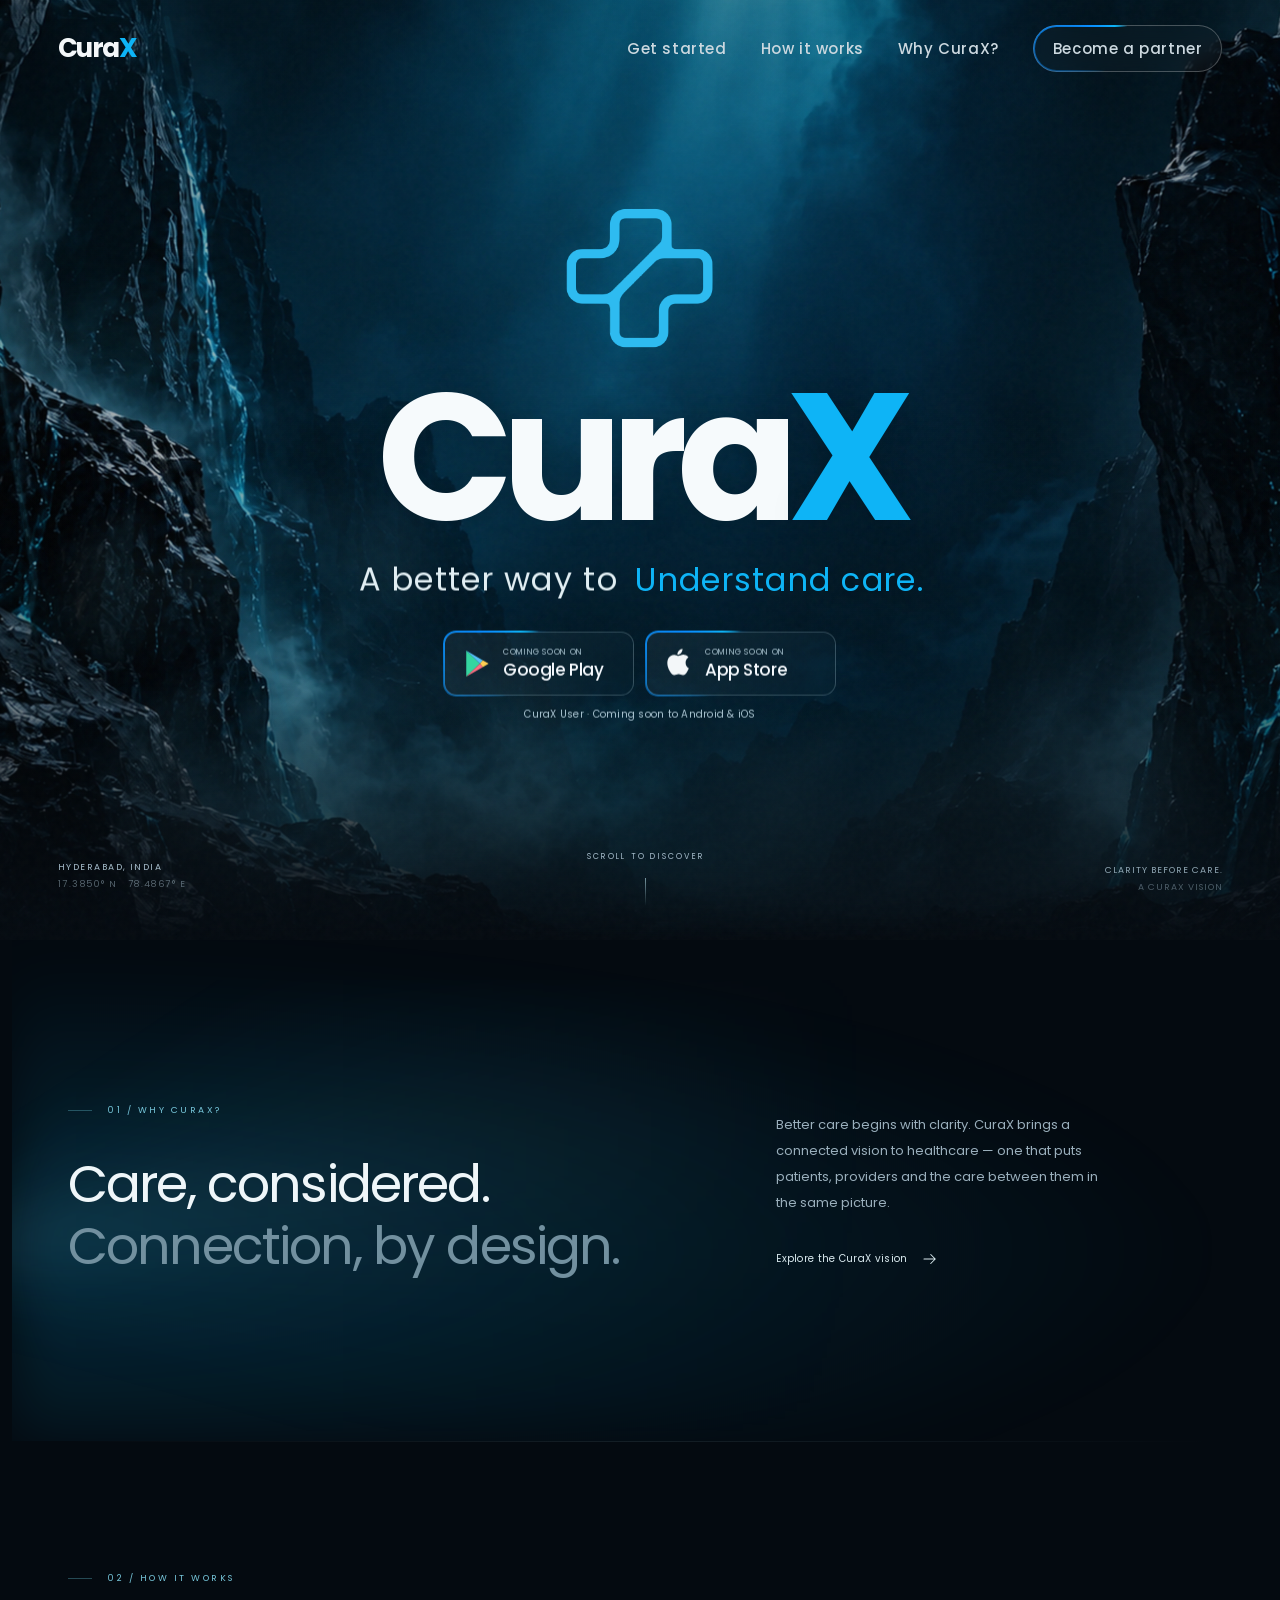
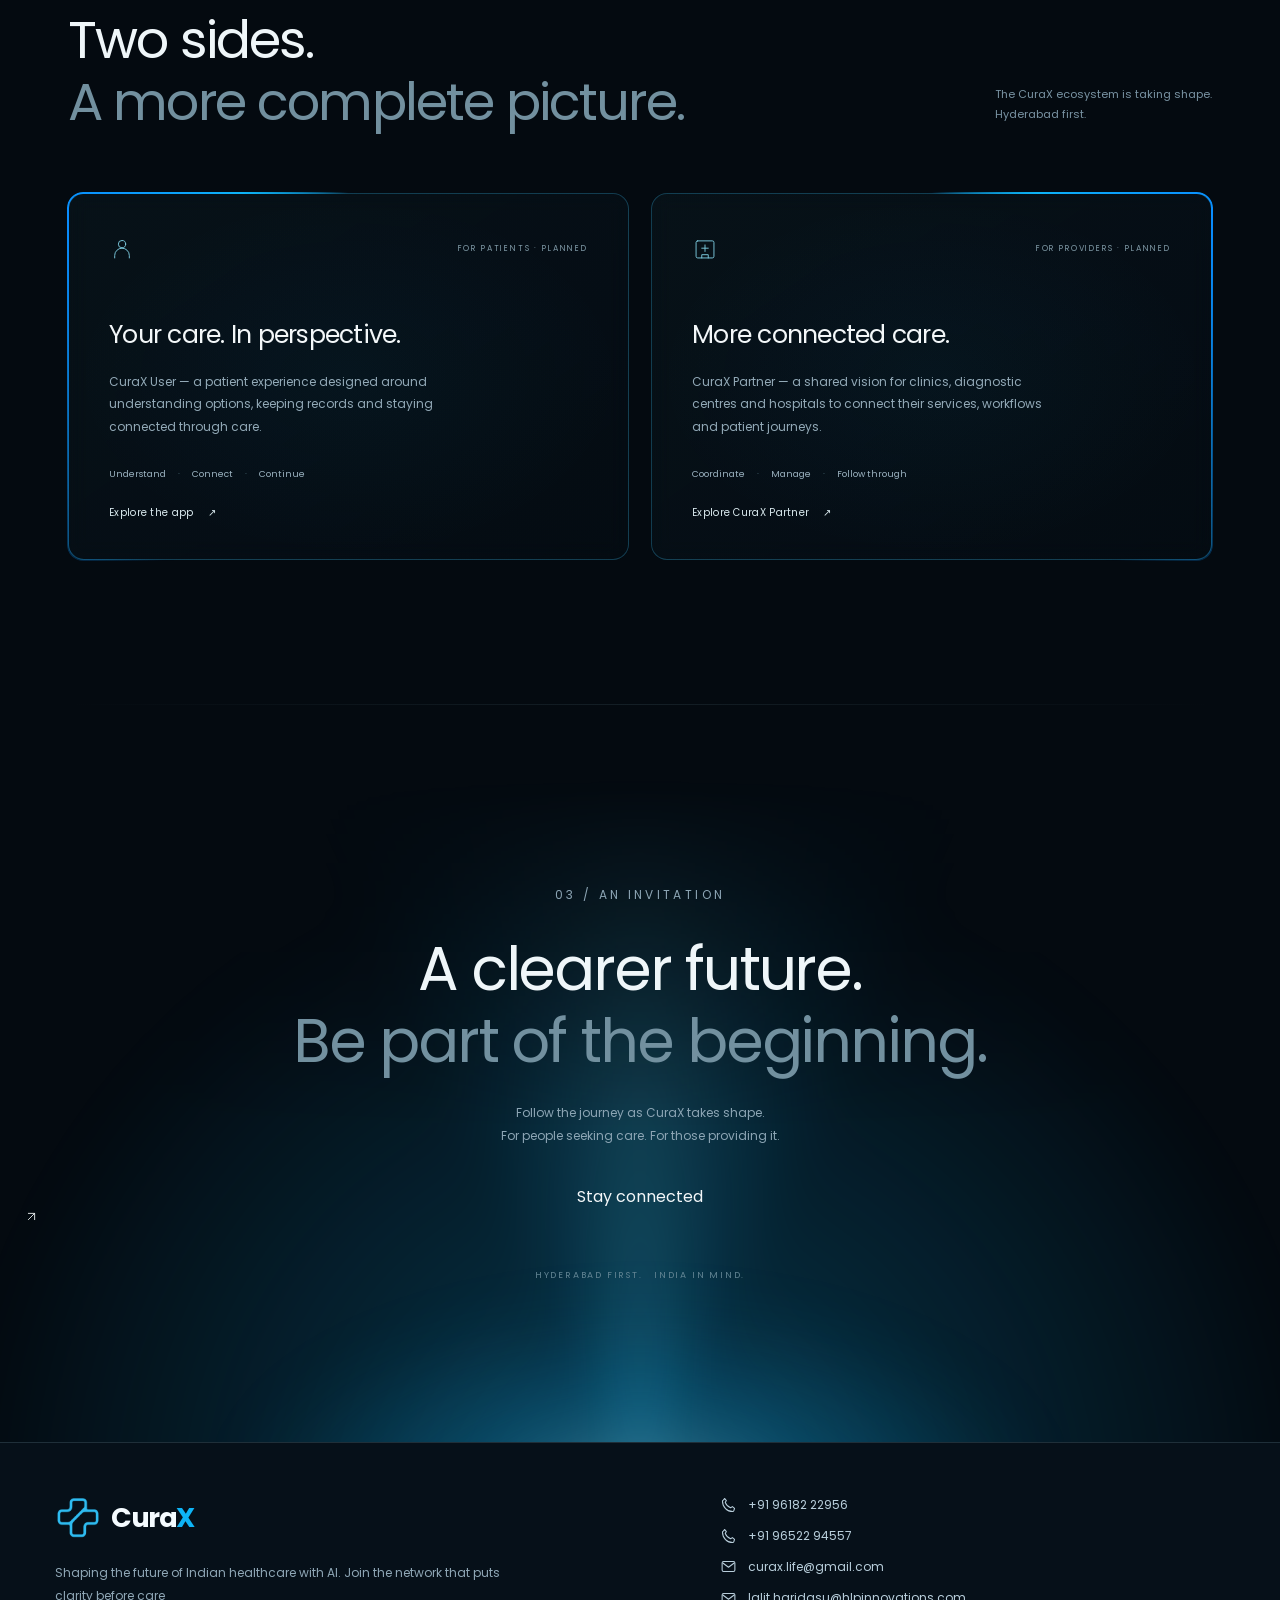
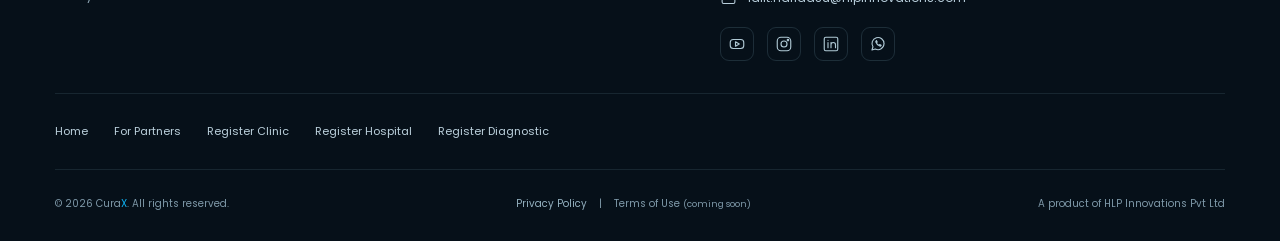
==== commit 063eaffa: "Fixed css on files" ====
--- a/index.html
+++ b/index.html
@@ -22,6 +22,9 @@
   <link href="assets/css/curax-dynamic-tagline.css?v=1" rel="stylesheet" />
   <link href="assets/css/section-lighting.css" rel="stylesheet" />
   <link href="assets/css/cursor-glow.css" rel="stylesheet" />
+  <link href="assets/css/store-glow.css" rel="stylesheet" />
+  <link href="assets/css/store-glow.css" rel="stylesheet" />
+<link href="assets/css/user-site-glow.css" rel="stylesheet" />
   <!-- Search engine and social sharing metadata -->
   <link href="https://www.curax.life/" rel="canonical" />
   <meta content="index, follow" name="robots" />
@@ -110,34 +113,69 @@
         </div>
 
 
+
         <div aria-label="Download CuraX User App" class="app-downloads entrance" id="download">
+
           <div class="store-row">
-            <svg aria-hidden="true" class="card-pulse" focusable="false">
-            <rect class="pulse-trail" pathlength="100" rx="15" x="1" y="1"></rect>
-            <rect class="pulse-head" pathlength="100" rx="15" x="1" y="1"></rect>
-          </svg>
+
+            <!-- Google Play -->
             <a aria-label="CuraX on Google Play, coming soon" class="store-badge" data-open="app-launch"
               data-store="googlePlay" href="#app-launch" id="google-play-button">
-              <svg aria-hidden="true" viewbox="0 0 28 32">
+              <!-- Animated glowing border -->
+              <svg class="store-glow-border" aria-hidden="true" focusable="false">
+                <rect class="store-glow-trail" x="1" y="1" rx="12" pathLength="100"></rect>
+
+                <rect class="store-glow-head" x="1" y="1" rx="12" pathLength="100"></rect>
+              </svg>
+
+              <!-- Google Play icon -->
+              <svg aria-hidden="true" viewBox="0 0 28 32">
                 <path d="M2 2.2v27.6L16.6 16Z" fill="#35d5a0"></path>
+
                 <path d="M2 2.2 19.7 12.4 16.6 16Z" fill="#55c1f8"></path>
+
                 <path d="m19.7 12.4 5.8 3.3c.4.2.4.4 0 .6l-5.8 3.3L16.6 16Z" fill="#ffcf53"></path>
+
                 <path d="M2 29.8 19.7 19.6 16.6 16Z" fill="#fa6e81"></path>
               </svg>
-              <span><small>COMING SOON ON</small><strong>Google Play</strong></span>
+
+              <span>
+                <small>COMING SOON ON</small>
+                <strong>Google Play</strong>
+              </span>
             </a>
+
+            <!-- App Store -->
             <a aria-label="CuraX on the App Store, coming soon" class="store-badge" data-open="app-launch"
               data-store="appleAppStore" href="#app-launch" id="app-store-button">
-              <svg aria-hidden="true" fill="currentColor" viewbox="0 0 24 28">
+              <!-- Animated glowing border -->
+              <svg class="store-glow-border" aria-hidden="true" focusable="false">
+                <rect class="store-glow-trail" x="1" y="1" rx="12" pathLength="100"></rect>
+
+                <rect class="store-glow-head" x="1" y="1" rx="12" pathLength="100"></rect>
+              </svg>
+
+              <!-- Apple icon -->
+              <svg aria-hidden="true" fill="currentColor" viewBox="0 0 24 28">
                 <path
                   d="M16.2 4.3c.9-1.1 1.5-2.5 1.4-4-1.4.1-3 .9-3.9 2-.9 1-1.6 2.5-1.4 3.9 1.5.1 3-.7 3.9-1.9ZM20.8 14.5c0-3.5 2.9-5.2 3-5.3-1.7-2.5-4.2-2.8-5.1-2.9-2.2-.2-4.2 1.3-5.3 1.3-1.1 0-2.8-1.3-4.6-1.2-2.4 0-4.6 1.4-5.8 3.5-2.5 4.3-.6 10.7 1.8 14.2 1.2 1.7 2.5 3.5 4.3 3.4 1.7-.1 2.4-1.1 4.5-1.1 2.1 0 2.7 1.1 4.6 1 1.9 0 3-1.7 4.1-3.4 1.3-1.9 1.8-3.7 1.8-3.8-.1 0-3.3-1.3-3.3-5.7Z"
                   transform="translate(-1 0) scale(.9)"></path>
               </svg>
-              <span><small>COMING SOON ON</small><strong>App Store</strong></span>
+
+              <span>
+                <small>COMING SOON ON</small>
+                <strong>App Store</strong>
+              </span>
             </a>
+
           </div>
-          <p class="app-availability">CuraX User · Coming soon to Android &amp; iOS</p>
-        </div>
+
+          <p class="app-availability">
+            CuraX User · Coming soon to Android &amp; iOS
+          </p>
+
+        </div>
+
       </div>
       <div class="hero-bottom entrance"><span class="coordinate">HYDERABAD, INDIA<br /><span
             style="opacity:.5;line-height:2.4">17.3850° N   78.4867° E</span></span><a class="scroll-cue"
@@ -222,7 +260,8 @@
           <a aria-label="CuraX home" class="legacy-footer-brand" href="index.html"><img alt="" height="46"
               loading="lazy" src="assets/assets/curax-logo.png" width="46" /><span>Cura<span
                 class="legacy-footer-x">X</span></span></a>
-          <p class="legacy-footer-tagline">Shaping the future of Indian healthcare with AI. Join the network that puts clarity before care</p>
+          <p class="legacy-footer-tagline">Shaping the future of Indian healthcare with AI. Join the network that puts
+            clarity before care</p>
         </div>
         <div aria-label="Contact details" class="legacy-footer-contact">
           <a href="tel:+919618222956"><svg aria-hidden="true" class="legacy-footer-icon" fill="none"
--- a/assets/css/home.css
+++ b/assets/css/home.css
@@ -1666,4 +1666,23 @@
     .hero-meta {
         font-size: 10px
     }
-}+}
+
+/* =========================================================
+   Responsive safeguards — CuraX User homepage
+   ========================================================= */
+html, body { max-width: 100%; }
+.hero-content, .glass-grid, .glass-card, .app-downloads { min-width: 0; }
+@media (max-width: 760px) {
+    .hero { height: auto; min-height: max(740px, 100svh); max-height: none; }
+    .hero-content { width: 100%; max-width: 100%; padding-inline: 16px; }
+    .glass-grid { grid-template-columns: minmax(0, 1fr); }
+    .store-row { max-width: 100%; }
+}
+@media (max-width: 420px) {
+    .nav { padding-inline: 16px; }
+    .hero-content { padding-inline: 12px; }
+    .store-row { gap: 8px; }
+    .store-badge { min-width: 0; padding-inline: 8px; }
+    .store-badge strong { font-size: 12px; }
+}
--- a/assets/css/curax-dynamic-tagline.css
+++ b/assets/css/curax-dynamic-tagline.css
@@ -167,3 +167,13 @@
         animation: none !important;
     }
 }
+
+
+/* Responsive tagline sizing; the text animation is unchanged. */
+@media (max-width: 760px) {
+    .curax-rotating-tagline { width: 100%; max-width: 100%; padding-inline: 10px; }
+    .curax-tagline-window { max-width: calc(100vw - 28px); }
+}
+@media (max-width: 390px) {
+    .curax-rotating-tagline { font-size: clamp(12px, 3.6vw, 15px); }
+}
--- a/assets/css/section-lighting.css
+++ b/assets/css/section-lighting.css
@@ -1,288 +1,384 @@
+
+/* =========================================================
+   CuraX Section Lighting
+   ========================================================= */
+
 /* Light blends into each section, beneath its copy and controls. */
+
 .vision {
-   position: relative;
-   isolation: isolate;
-   overflow: hidden
+    position: relative;
+    isolation: isolate;
+    overflow: hidden;
 }
 
 .vision:before,
 .vision:after {
-   content: '';
-   position: absolute;
-   pointer-events: none;
-   z-index: -1
+    content: '';
+    position: absolute;
+    pointer-events: none;
+    z-index: -1;
 }
 
 .vision:before {
-   inset: 0;
-   background: radial-gradient(ellipse at 0% 62%, #0eb4f62e, transparent 68%);
-   filter: blur(28px)
+    inset: 0;
+    background: radial-gradient(
+        ellipse at 0% 62%,
+        #0eb4f62e,
+        transparent 68%
+    );
+    filter: blur(28px);
 }
 
 .vision:after {
-   left: -16%;
-   top: 8%;
-   width: 92%;
-   height: 90%;
-   background: conic-gradient(from 55deg at 0% 65%, transparent 0deg, #39cfff0d 14deg, #69dcff21 26deg, #0eb4f60b 39deg, transparent 52deg);
-   filter: blur(22px);
-   mask-image: linear-gradient(90deg, #000, transparent 92%);
-   -webkit-mask-image: linear-gradient(90deg, #000, transparent 92%)
-}
+    left: -16%;
+    top: 8%;
+    width: 92%;
+    height: 90%;
+
+    background: conic-gradient(
+        from 55deg at 0% 65%,
+        transparent 0deg,
+        #39cfff0d 14deg,
+        #69dcff21 26deg,
+        #0eb4f60b 39deg,
+        transparent 52deg
+    );
+
+    filter: blur(22px);
+
+    mask-image: linear-gradient(
+        90deg,
+        #000,
+        transparent 92%
+    );
+
+    -webkit-mask-image: linear-gradient(
+        90deg,
+        #000,
+        transparent 92%
+    );
+}
+
+/* =========================================================
+   Invitation Lighting
+   ========================================================= */
 
 .invitation {
-   isolation: isolate
+    isolation: isolate;
 }
 
 .invitation:before {
-   left: -8%;
-   right: -8%;
-   bottom: -70px;
-   height: 100%;
-   background: conic-gradient(from -26deg at 50% 100%, transparent 0deg, #0eb4f612 10deg, #45d5ff30 26deg, #0eb4f612 42deg, transparent 52deg), radial-gradient(ellipse at 50% 100%, #0eb4f647, transparent 65%);
-   filter: blur(24px);
-   z-index: -1;
-   mask-image: linear-gradient(transparent, #000 48%);
-   -webkit-mask-image: linear-gradient(transparent, #000 48%)
+    left: -8%;
+    right: -8%;
+    bottom: -70px;
+    height: 100%;
+
+    background:
+        conic-gradient(
+            from -26deg at 50% 100%,
+            transparent 0deg,
+            #0eb4f612 10deg,
+            #45d5ff30 26deg,
+            #0eb4f612 42deg,
+            transparent 52deg
+        ),
+        radial-gradient(
+            ellipse at 50% 100%,
+            #0eb4f647,
+            transparent 65%
+        );
+
+    filter: blur(24px);
+    z-index: -1;
+
+    mask-image: linear-gradient(
+        transparent,
+        #000 48%
+    );
+
+    -webkit-mask-image: linear-gradient(
+        transparent,
+        #000 48%
+    );
 }
 
 .invitation:after {
-   content: '';
-   position: absolute;
-   pointer-events: none;
-   z-index: -1;
-   left: 18%;
-   right: 18%;
-   bottom: -105px;
-   height: 240px;
-   background: radial-gradient(ellipse at 50% 80%, #a3eeff66 0%, #0eb4f638 30%, transparent 70%);
-   filter: blur(35px)
-}
-
-/* SVG dashes follow the actual rounded perimeter clockwise at every size. */
-.patient-card {
-   border-radius: 16px;
-   border-color: #3fcaff42;
-   overflow: visible;
-   isolation: isolate;
-   background: radial-gradient(ellipse at var(--glow-x, 50%) var(--glow-y, 50%), #0eb4f60a, transparent 70%), linear-gradient(145deg, #37778d12, #07192524)
-}
-
-.patient-card:before {
-   display: none
-}
+    content: '';
+    position: absolute;
+    pointer-events: none;
+    z-index: -1;
+
+    left: 18%;
+    right: 18%;
+    bottom: -105px;
+    height: 240px;
+
+    background: radial-gradient(
+        ellipse at 50% 80%,
+        #a3eeff66 0%,
+        #0eb4f638 30%,
+        transparent 70%
+    );
+
+    filter: blur(35px);
+}
+
+/* =========================================================
+   Patient and Provider Cards
+   Original appearance preserved
+   ========================================================= */
+
+.patient-card,
+.provider-card {
+    position: relative;
+    isolation: isolate;
+    overflow: visible;
+
+    border-radius: 16px;
+    border-color: #3fcaff42;
+
+    background:
+        radial-gradient(
+            ellipse at var(--glow-x, 50%) var(--glow-y, 50%),
+            #0eb4f60a,
+            transparent 70%
+        ),
+        linear-gradient(
+            145deg,
+            #37778d12,
+            #07192524
+        );
+}
+
+/* Disable original background pseudo-elements */
+
+.patient-card:before,
+.provider-card:before {
+    display: none;
+}
+
+/* Card hover backgrounds */
 
 .patient-card:hover,
-.patient-card:focus-within {
-   border-color: #69dcff66;
-   background: radial-gradient(ellipse at var(--glow-x, 50%) var(--glow-y, 50%), #0eb4f61b, transparent 70%), linear-gradient(145deg, #37778d1b, #0719252e)
-}
-
-.patient-card>:not(.card-pulse) {
-   position: relative;
-   z-index: 1
-}
-
-.card-pulse {
-   position: absolute;
-   inset: 0;
-   width: 100%;
-   height: 100%;
-   overflow: visible;
-   pointer-events: none;
-   fill: none;
-   opacity: 0;
-   transition: opacity .45s, filter .45s;
-   filter: drop-shadow(0 0 4px #0eb4f6b3) drop-shadow(0 0 13px #008aff66)
-}
-
-.pulse-ready .card-pulse {
-   opacity: .8
-}
-
-.patient-card:hover .card-pulse,
-.patient-card:focus-within .card-pulse {
-   opacity: 1;
-   filter: drop-shadow(0 0 5px #36ccff) drop-shadow(0 0 18px #008aff99)
-}
-
-.pulse-trail,
-.pulse-head {
-   animation: card-orbit 8s linear infinite;
-   stroke-linecap: round;
-   stroke-linejoin: round;
-   vector-effect: non-scaling-stroke
-}
-
-.pulse-trail {
-   stroke: #098dff;
-   stroke-width: 2;
-   stroke-dasharray: 5 95
-}
-
-.pulse-head {
-   stroke: #97ecff;
-   stroke-width: 1.9;
-   stroke-dasharray: 1 99;
-   stroke-dashoffset: -4.5
-}
-
-@keyframes card-orbit {
-   to {
-      stroke-dashoffset: var(--orbit-end, -100)
-   }
-}
-
-.pulse-head {
-   --orbit-end: -104.5
-}
-
-.pulse-paused .pulse-trail,
-.pulse-paused .pulse-head {
-   animation-play-state: paused
-}
-
-.card-actions {
-   display: flex;
-   justify-content: space-between;
-   align-items: center;
-   gap: 16px;
-   margin-top: 24px
-}
-
-.pulse-control {
-   border: 0;
-   border-bottom: 1px solid #7acfe52e;
-   padding: 5px 0;
-   background: none;
-   color: #9cb9c7;
-   font-size: 9px;
-   line-height: 1.5
-}
-
-.pulse-control:hover {
-   color: #bcf1ff
-}
-
-.pulse-control:disabled {
-   opacity: .6;
-   cursor: default
-}
-
-@media(max-width:600px) {
-   .vision:after {
-      left: -28%;
-      width: 128%;
-      height: 85%
-   }
-
-   .invitation:before {
-      left: -30%;
-      right: -30%
-   }
-
-   .invitation:after {
-      left: 8%;
-      right: 8%
-   }
-}
-
-@media(prefers-reduced-motion:reduce) {
-
-   .pulse-trail,
-   .pulse-head {
-      animation: none !important;
-      stroke-dasharray: none;
-      stroke-dashoffset: 0
-   }
-
-   .pulse-head {
-      display: none
-   }
-
-   .card-pulse {
-      filter: drop-shadow(0 0 5px #0eb4f64d)
-   }
-
-   .patient-card:hover {
-      transform: none
-   }
-}
-
-/* Matching provider glow, travelling counterclockwise, independent of the patient card.
-   Both perimeter highlights use a single compact 5% trail + contiguous 1% bright tip. */
-.provider-card {
-   border-radius: 16px;
-   border-color: #3fcaff42;
-   overflow: visible;
-   isolation: isolate;
-   background: radial-gradient(ellipse at var(--glow-x, 50%) var(--glow-y, 50%), #0eb4f60a, transparent 70%), linear-gradient(145deg, #37778d12, #07192524)
-}
-
-.provider-card:before {
-   display: none
-}
-
+.patient-card:focus-within,
 .provider-card:hover,
 .provider-card:focus-within {
-   border-color: #69dcff66;
-   background: radial-gradient(ellipse at var(--glow-x, 50%) var(--glow-y, 50%), #0eb4f61b, transparent 70%), linear-gradient(145deg, #37778d1b, #0719252e)
-}
-
-.provider-card>:not(.card-pulse) {
-   position: relative;
-   z-index: 1
-}
-
-.provider-card:hover .card-pulse,
-.provider-card:focus-within .card-pulse {
-   opacity: 1;
-   filter: drop-shadow(0 0 5px #36ccff) drop-shadow(0 0 18px #008aff99)
-}
-
-.provider-card .pulse-trail,
-.provider-card .pulse-head {
-   animation-name: card-orbit-reverse
-}
-
-.provider-card .pulse-head {
-   stroke-dashoffset: -4.5
-}
-
-@keyframes card-orbit-reverse {
-   to {
-      stroke-dashoffset: var(--orbit-reverse-end, 100)
-   }
-}
-
-.provider-card .pulse-head {
-   --orbit-reverse-end: 95.5
-}
-
-@media(prefers-reduced-motion:reduce) {
-   .provider-card:hover {
-      transform: none
-   }
-}
-
-/* Both SVG rectangles have the same starting coordinates and matching dash offsets.
-   Direction differs only in the sign of the animation travel: -100 versus +100.
-   The glow starts at the same relative point on each card, even after resizing. */
-/* One shared start phase: both glow tracks are armed together by JavaScript. */
-.patient-card .pulse-trail,
-.patient-card .pulse-head,
-.provider-card .pulse-trail,
-.provider-card .pulse-head {
-   animation-name: none
-}
-
-.pulse-synchronized.patient-card .pulse-trail,
-.pulse-synchronized.patient-card .pulse-head {
-   animation-name: card-orbit
-}
-
-.pulse-synchronized.provider-card .pulse-trail,
-.pulse-synchronized.provider-card .pulse-head {
-   animation-name: card-orbit-reverse
-}
-
+    border-color: #69dcff66;
+
+    background:
+        radial-gradient(
+            ellipse at var(--glow-x, 50%) var(--glow-y, 50%),
+            #0eb4f61b,
+            transparent 70%
+        ),
+        linear-gradient(
+            145deg,
+            #37778d1b,
+            #0719252e
+        );
+}
+
+/* Keep all card content above the animated border */
+
+.patient-card > :not(.card-pulse),
+.provider-card > :not(.card-pulse) {
+    position: relative;
+    z-index: 1;
+}
+
+/* =========================================================
+   Disable Previous SVG Border Glow
+   ========================================================= */
+
+.patient-card > .card-pulse,
+.provider-card > .card-pulse {
+    display: none !important;
+}
+
+/* =========================================================
+   Shared Synchronized Glow
+   Both cards use the same animation clock
+   ========================================================= */
+
+/* Register an inheritable angle property */
+
+@property --ecosystem-glow-angle {
+    syntax: "<angle>";
+    initial-value: 0deg;
+    inherits: true;
+}
+
+/* Animate the common parent only */
+
+.glass-grid {
+    animation: curax-shared-card-glow 4s linear infinite;
+}
+
+/* Single animation shared by both cards */
+
+@keyframes curax-shared-card-glow {
+    from {
+        --ecosystem-glow-angle: 0deg;
+    }
+
+    to {
+        --ecosystem-glow-angle: 360deg;
+    }
+}
+
+/* =========================================================
+   CSS-Only Glowing Borders
+   Same visual language as Sign In and Store buttons
+   ========================================================= */
+
+.patient-card::after,
+.provider-card::after {
+    content: "";
+
+    position: absolute;
+    inset: -2px;
+
+    border-radius: inherit;
+    padding: 2px;
+
+    pointer-events: none;
+    z-index: 2;
+
+    background: conic-gradient(
+        from var(--ecosystem-glow-angle),
+
+        transparent 0deg,
+        transparent 225deg,
+
+        #098dff55 250deg,
+        #098dff 300deg,
+        #0eb4f6 330deg,
+
+        transparent 360deg
+    );
+
+    /* Mask everything except the border */
+
+    -webkit-mask:
+        linear-gradient(#000 0 0) content-box,
+        linear-gradient(#000 0 0);
+
+    -webkit-mask-composite: xor;
+
+    mask:
+        linear-gradient(#000 0 0) content-box,
+        linear-gradient(#000 0 0);
+
+    mask-composite: exclude;
+
+    filter:
+        drop-shadow(0 0 4px #0eb4f6b3)
+        drop-shadow(0 0 10px #008aff70);
+}
+
+/* =========================================================
+   Mirrored Movement
+   ========================================================= */
+
+/* Patient card - clockwise */
+
+.patient-card::after {
+    transform: none;
+}
+
+/* Provider card - mirrored counterclockwise */
+
+.provider-card::after {
+    transform: scaleX(-1);
+    transform-origin: center;
+}
+
+/* =========================================================
+   Hover Glow
+   ========================================================= */
+
+.patient-card:hover::after,
+.patient-card:focus-within::after,
+.provider-card:hover::after,
+.provider-card:focus-within::after {
+    filter:
+        drop-shadow(0 0 6px #36ccff)
+        drop-shadow(0 0 16px #008aff99);
+}
+
+/* =========================================================
+   Card Actions
+   ========================================================= */
+
+.card-actions {
+    display: flex;
+    justify-content: space-between;
+    align-items: center;
+    gap: 16px;
+    margin-top: 24px;
+}
+
+.pulse-control {
+    border: 0;
+    border-bottom: 1px solid #7acfe52e;
+    padding: 5px 0;
+
+    background: none;
+    color: #9cb9c7;
+
+    font-size: 9px;
+    line-height: 1.5;
+}
+
+.pulse-control:hover {
+    color: #bcf1ff;
+}
+
+.pulse-control:disabled {
+    opacity: 0.6;
+    cursor: default;
+}
+
+/* =========================================================
+   Mobile Responsive Lighting
+   ========================================================= */
+
+@media (max-width: 600px) {
+
+    .vision:after {
+        left: -28%;
+        width: 128%;
+        height: 85%;
+    }
+
+    .invitation:before {
+        left: -30%;
+        right: -30%;
+    }
+
+    .invitation:after {
+        left: 8%;
+        right: 8%;
+    }
+}
+
+/* =========================================================
+   Reduced Motion Accessibility
+   ========================================================= */
+
+@media (prefers-reduced-motion: reduce) {
+
+    .glass-grid {
+        animation: none !important;
+    }
+
+    .patient-card::after,
+    .provider-card::after {
+        filter: none;
+    }
+
+    .patient-card:hover,
+    .provider-card:hover {
+        transform: none;
+    }
+}
--- a/assets/css/store-glow.css
+++ b/assets/css/store-glow.css
@@ -0,0 +1,83 @@
+/* =========================================================
+   Store badges - use the same glow style as Sign In
+   ========================================================= */
+
+/* Hide the old SVG glow completely */
+.store-badge > .store-glow-border {
+    display: none !important;
+}
+
+/* Apply the same CSS-only glow treatment */
+@property --store-glow-angle {
+    syntax: "<angle>";
+    initial-value: 0deg;
+    inherits: false;
+}
+
+.store-badge {
+    position: relative;
+    isolation: isolate;
+    overflow: visible;
+    border-radius: 13px;
+}
+
+/* Same glow style as Sign In */
+.store-badge::after {
+    content: "";
+    position: absolute;
+    inset: -2px;
+    border-radius: inherit;
+    padding: 2px;
+    pointer-events: none;
+    z-index: 2;
+
+    background: conic-gradient(
+        from var(--store-glow-angle),
+        transparent 0deg,
+        transparent 225deg,
+        #098dff55 250deg,
+        #098dff 300deg,
+        #0eb4f6 330deg,
+        transparent 360deg
+    );
+
+    -webkit-mask:
+        linear-gradient(#000 0 0) content-box,
+        linear-gradient(#000 0 0);
+    -webkit-mask-composite: xor;
+
+    mask:
+        linear-gradient(#000 0 0) content-box,
+        linear-gradient(#000 0 0);
+    mask-composite: exclude;
+
+    filter:
+        drop-shadow(0 0 4px #0eb4f6b3)
+        drop-shadow(0 0 10px #008aff70);
+
+    animation: curax-store-signin-glow 4s linear infinite;
+}
+
+/* Hover/focus same as Sign In */
+.store-badge:hover::after,
+.store-badge:focus-visible::after {
+    filter:
+        drop-shadow(0 0 6px #36ccff)
+        drop-shadow(0 0 16px #008aff99);
+}
+
+@keyframes curax-store-signin-glow {
+    from {
+        --store-glow-angle: 0deg;
+    }
+
+    to {
+        --store-glow-angle: 360deg;
+    }
+}
+
+@media (prefers-reduced-motion: reduce) {
+    .store-badge::after {
+        animation: none !important;
+    }
+}
--- a/assets/css/store-glow.css
+++ b/assets/css/store-glow.css
@@ -0,0 +1,83 @@
+/* =========================================================
+   Store badges - use the same glow style as Sign In
+   ========================================================= */
+
+/* Hide the old SVG glow completely */
+.store-badge > .store-glow-border {
+    display: none !important;
+}
+
+/* Apply the same CSS-only glow treatment */
+@property --store-glow-angle {
+    syntax: "<angle>";
+    initial-value: 0deg;
+    inherits: false;
+}
+
+.store-badge {
+    position: relative;
+    isolation: isolate;
+    overflow: visible;
+    border-radius: 13px;
+}
+
+/* Same glow style as Sign In */
+.store-badge::after {
+    content: "";
+    position: absolute;
+    inset: -2px;
+    border-radius: inherit;
+    padding: 2px;
+    pointer-events: none;
+    z-index: 2;
+
+    background: conic-gradient(
+        from var(--store-glow-angle),
+        transparent 0deg,
+        transparent 225deg,
+        #098dff55 250deg,
+        #098dff 300deg,
+        #0eb4f6 330deg,
+        transparent 360deg
+    );
+
+    -webkit-mask:
+        linear-gradient(#000 0 0) content-box,
+        linear-gradient(#000 0 0);
+    -webkit-mask-composite: xor;
+
+    mask:
+        linear-gradient(#000 0 0) content-box,
+        linear-gradient(#000 0 0);
+    mask-composite: exclude;
+
+    filter:
+        drop-shadow(0 0 4px #0eb4f6b3)
+        drop-shadow(0 0 10px #008aff70);
+
+    animation: curax-store-signin-glow 4s linear infinite;
+}
+
+/* Hover/focus same as Sign In */
+.store-badge:hover::after,
+.store-badge:focus-visible::after {
+    filter:
+        drop-shadow(0 0 6px #36ccff)
+        drop-shadow(0 0 16px #008aff99);
+}
+
+@keyframes curax-store-signin-glow {
+    from {
+        --store-glow-angle: 0deg;
+    }
+
+    to {
+        --store-glow-angle: 360deg;
+    }
+}
+
+@media (prefers-reduced-motion: reduce) {
+    .store-badge::after {
+        animation: none !important;
+    }
+}
--- a/assets/css/user-site-glow.css
+++ b/assets/css/user-site-glow.css
@@ -0,0 +1,119 @@
+
+/* =========================================================
+   CuraX User Website - Shared Cyan Glow
+   ========================================================= */
+
+:root {
+    --curax-glow-color: #098dff;
+    --curax-glow-bright: #0eb4f6;
+    --curax-glow-duration: 5s;
+}
+
+/* =========================================================
+   Patient and Provider Cards
+   Reuse existing SVG border animation
+   ========================================================= */
+
+/* Longer trail, matching download buttons */
+
+.patient-card .pulse-trail,
+.provider-card .pulse-trail {
+    stroke: var(--curax-glow-color);
+    stroke-width: 2;
+    stroke-dasharray: 30 70;
+    animation-duration: var(--curax-glow-duration);
+}
+
+/* Remove separate bright glowing head */
+
+.patient-card .pulse-head,
+.provider-card .pulse-head {
+    display: none;
+}
+
+/* Preserve glow around rounded card border */
+
+.patient-card .card-pulse,
+.provider-card .card-pulse {
+    filter:
+        drop-shadow(0 0 4px #0eb4f6b3)
+        drop-shadow(0 0 10px #008aff70);
+}
+
+/* Keep original synchronized opposite directions */
+/* Patient: clockwise */
+/* Provider: counterclockwise */
+
+/* =========================================================
+   Outlined Homepage Buttons
+   CSS-only rotating cyan border
+   ========================================================= */
+
+@property --curax-border-angle {
+    syntax: "<angle>";
+    initial-value: 0deg;
+    inherits: false;
+}
+
+.nav-action,
+.app-dialog-actions a {
+    position: relative;
+    isolation: isolate;
+}
+
+/* Animated border overlay */
+
+.nav-action::after,
+.app-dialog-actions a::after {
+    content: "";
+    position: absolute;
+    inset: -1px;
+    border-radius: inherit;
+    padding: 2px;
+    pointer-events: none;
+
+    background: conic-gradient(
+        from var(--curax-border-angle),
+        transparent 0deg,
+        transparent 225deg,
+        #098dff55 250deg,
+        #098dff 300deg,
+        #0eb4f6 330deg,
+        transparent 360deg
+    );
+
+    -webkit-mask:
+        linear-gradient(#000 0 0) content-box,
+        linear-gradient(#000 0 0);
+
+    -webkit-mask-composite: xor;
+
+    mask:
+        linear-gradient(#000 0 0) content-box,
+        linear-gradient(#000 0 0);
+
+    mask-composite: exclude;
+
+    animation:
+        curax-button-glow var(--curax-glow-duration)
+        linear infinite;
+}
+
+@keyframes curax-button-glow {
+    to {
+        --curax-border-angle: 360deg;
+    }
+}
+
+/* =========================================================
+   Reduced Motion
+   ========================================================= */
+
+@media (prefers-reduced-motion: reduce) {
+    .patient-card .pulse-trail,
+    .provider-card .pulse-trail,
+    .nav-action::after,
+    .app-dialog-actions a::after {
+        animation: none !important;
+    }
+}
--- a/assets/css/footer.css
+++ b/assets/css/footer.css
@@ -235,4 +235,17 @@
 
     color: #ccd8df;
     white-space: nowrap;
-}+}
+
+/* Shared narrow-screen footer safeguards. */
+@media (max-width: 760px) {
+    footer.legacy-footer { padding-inline: clamp(16px, 4vw, 24px); }
+    .legacy-footer-inner { width: 100%; }
+    .legacy-footer-primary { grid-template-columns: minmax(0, 1fr); }
+    .legacy-footer-contact > a { max-width: 100%; overflow-wrap: anywhere; }
+    .legacy-footer-navigation { gap: 12px 18px; }
+}
+@media (max-width: 390px) {
+    .legacy-footer-brand { font-size: 22px; }
+    .legacy-footer-partner { font-size: 10px; padding-left: 8px; }
+}
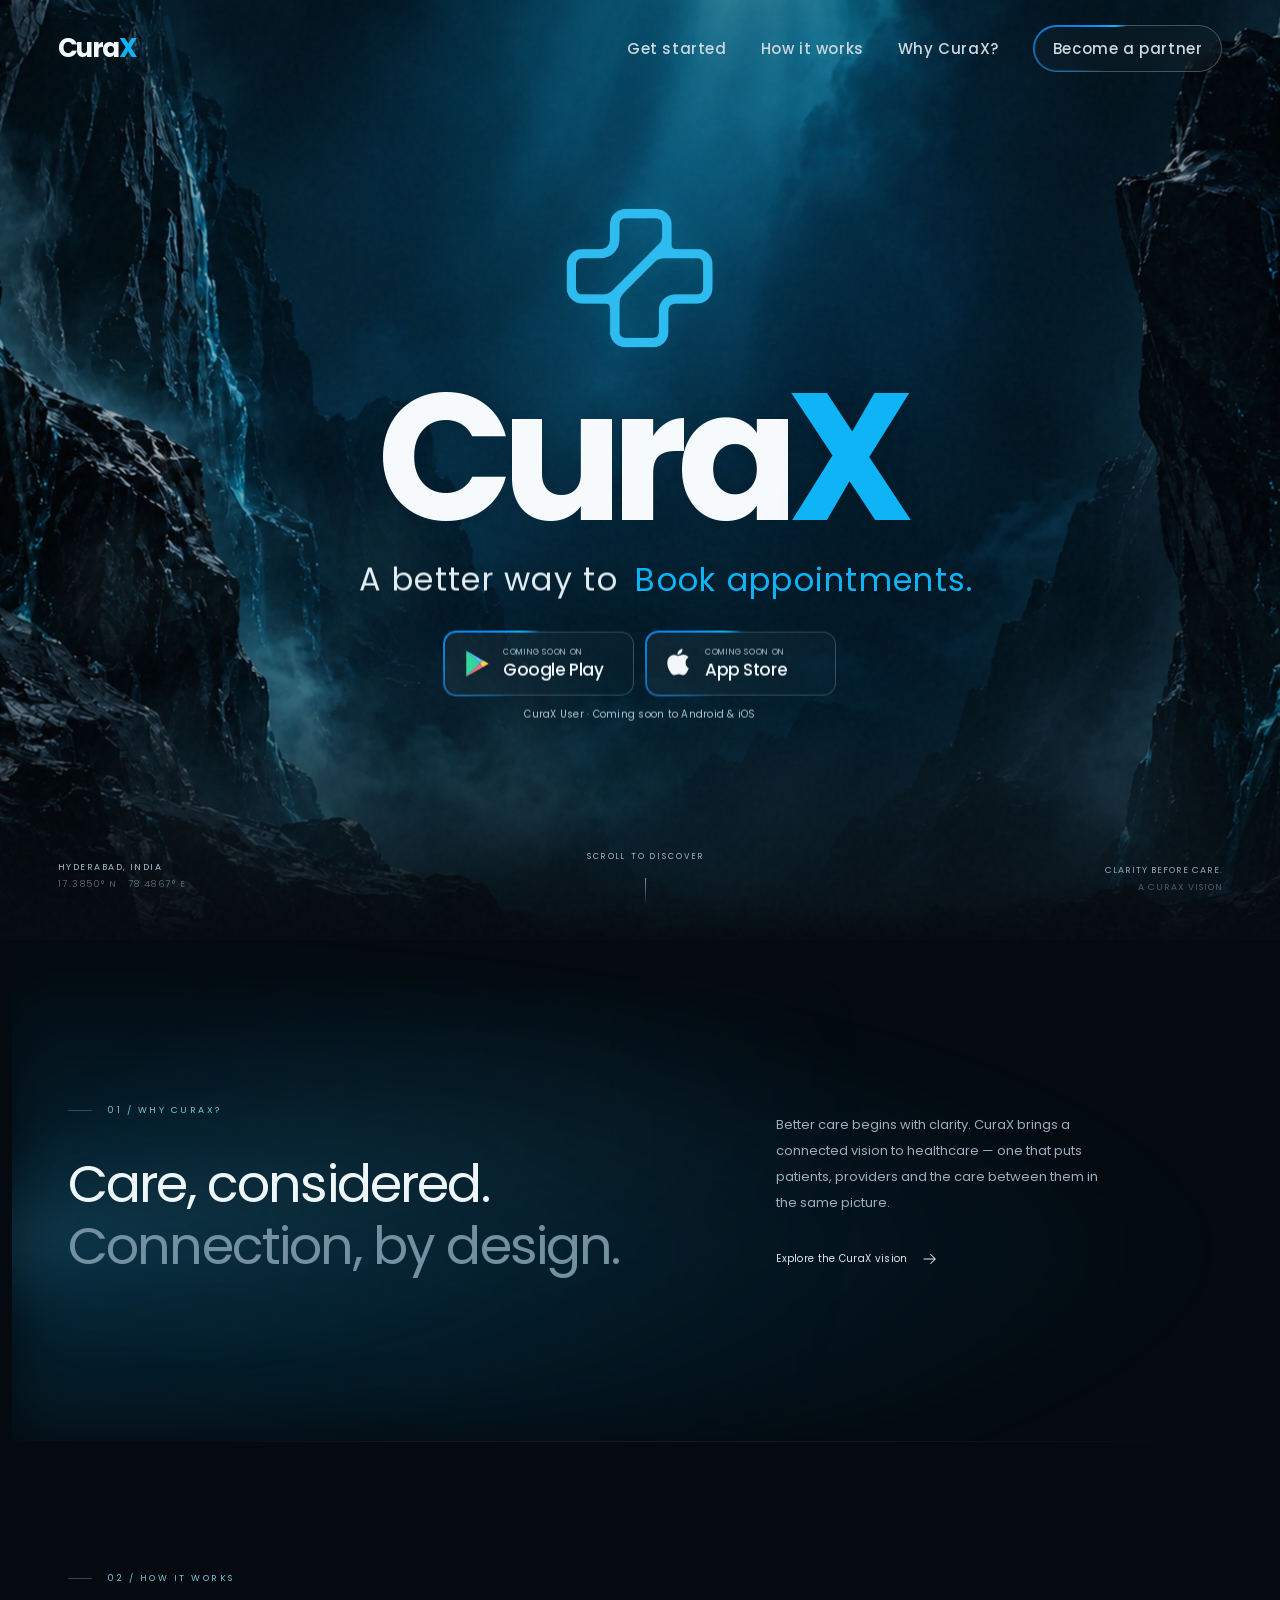
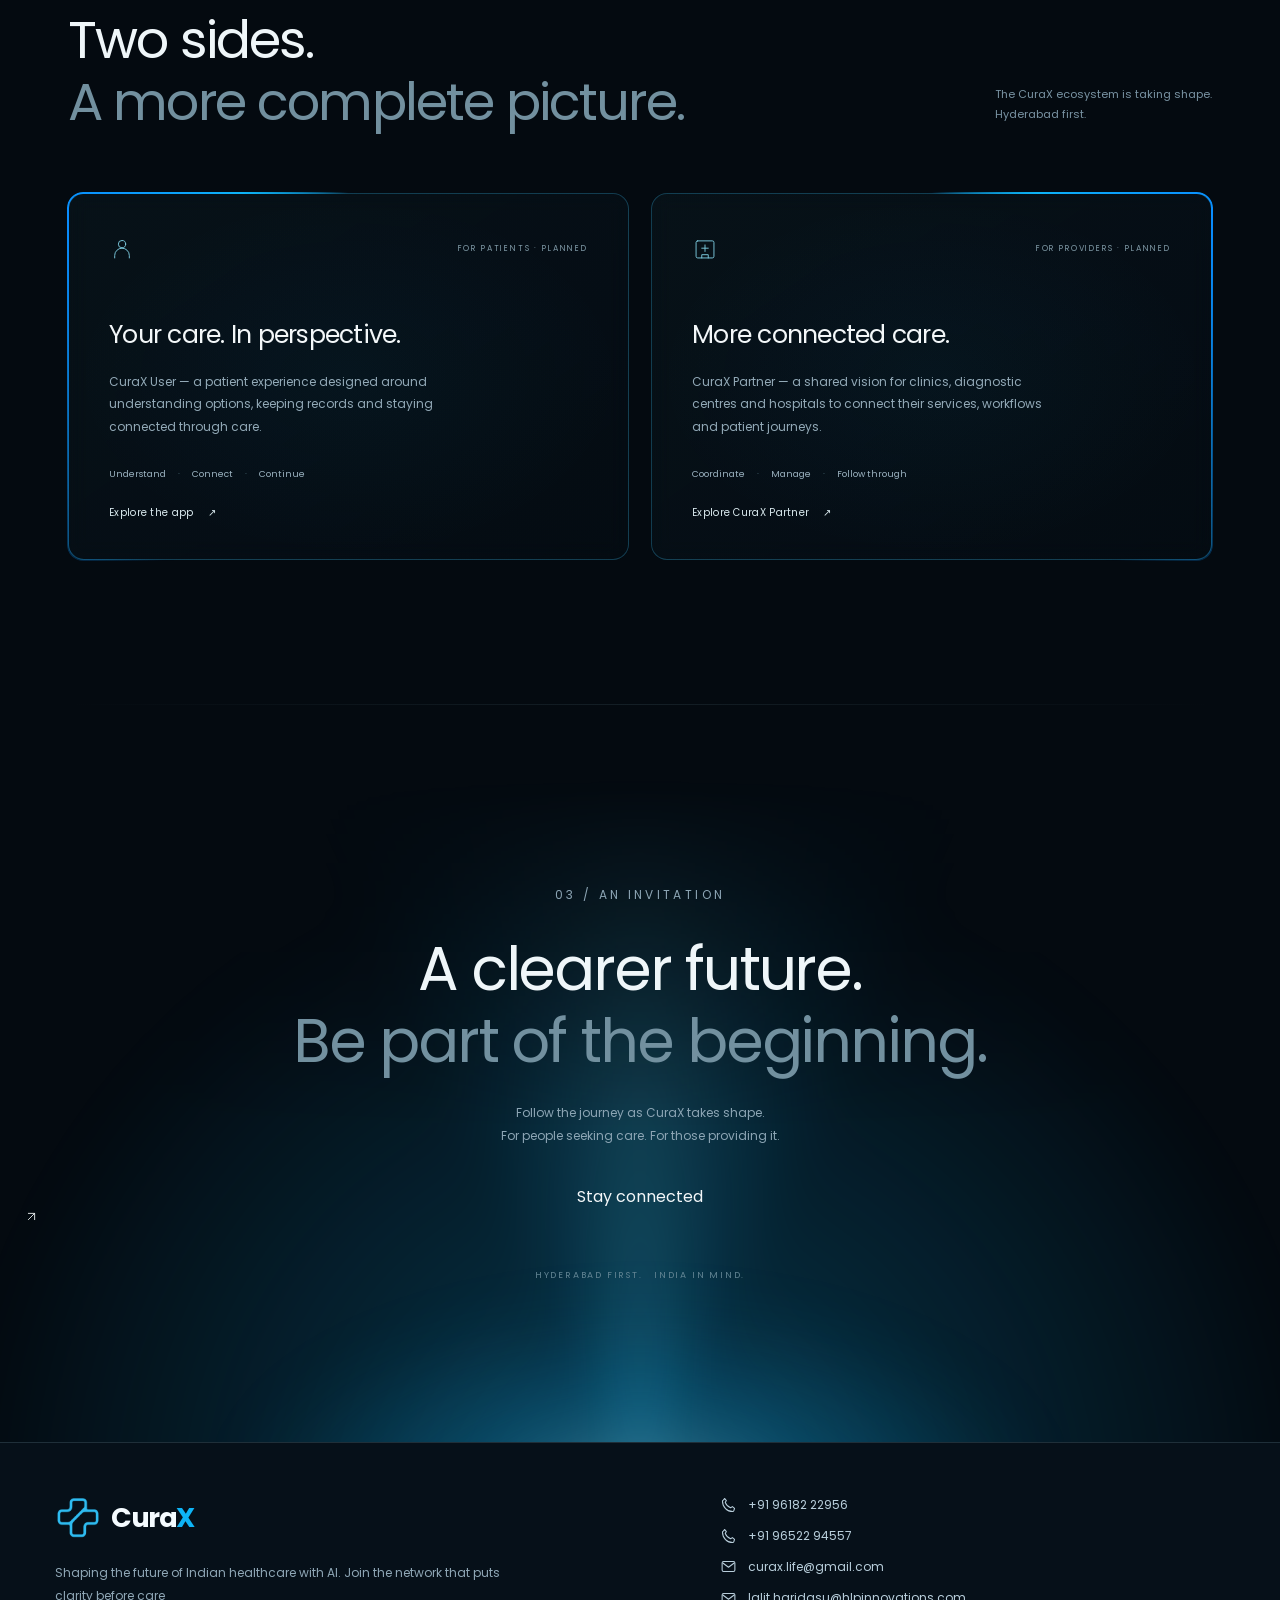
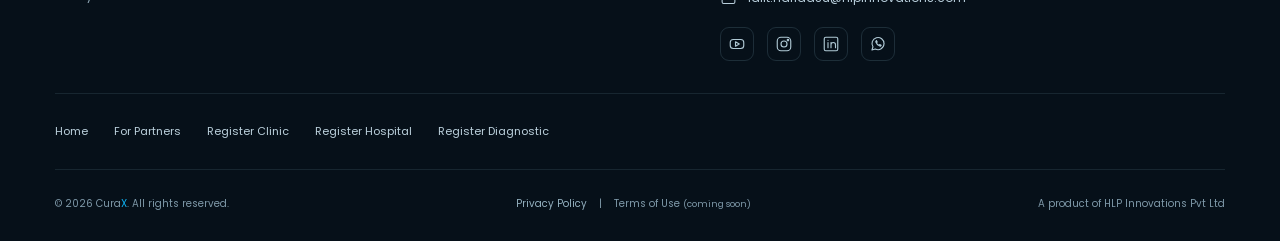
==== commit 1e03ea75: "Fixed rotating speed" ====
--- a/index.html
+++ b/index.html
@@ -377,7 +377,7 @@
   <script src="assets/js/home.js"></script>
   <script src="assets/js/section-lighting.js"></script>
   <script src="assets/js/cursor-glow.js"></script>
-  <script src="assets/js/curax-dynamic-tagline.js?v=1" defer></script>
+  <script src="assets/js/curax-dynamic-tagline.js?v=2" defer></script>
 
 </body>
 
--- a/assets/css/home.css
+++ b/assets/css/home.css
@@ -1686,3 +1686,25 @@
     .store-badge { min-width: 0; padding-inline: 8px; }
     .store-badge strong { font-size: 12px; }
 }
+
+
+/* =========================================================
+   Hide Vertical Scrollbar
+   Keep Page Scrolling Functional
+   ========================================================= */
+
+html {
+    scrollbar-width: none; /* Firefox */
+    -ms-overflow-style: none; /* Legacy Edge / IE */
+}
+
+html::-webkit-scrollbar,
+body::-webkit-scrollbar {
+    display: none; /* Chrome, Safari, Edge */
+    width: 0;
+}
+
+body {
+    overflow-x: clip;
+}
+
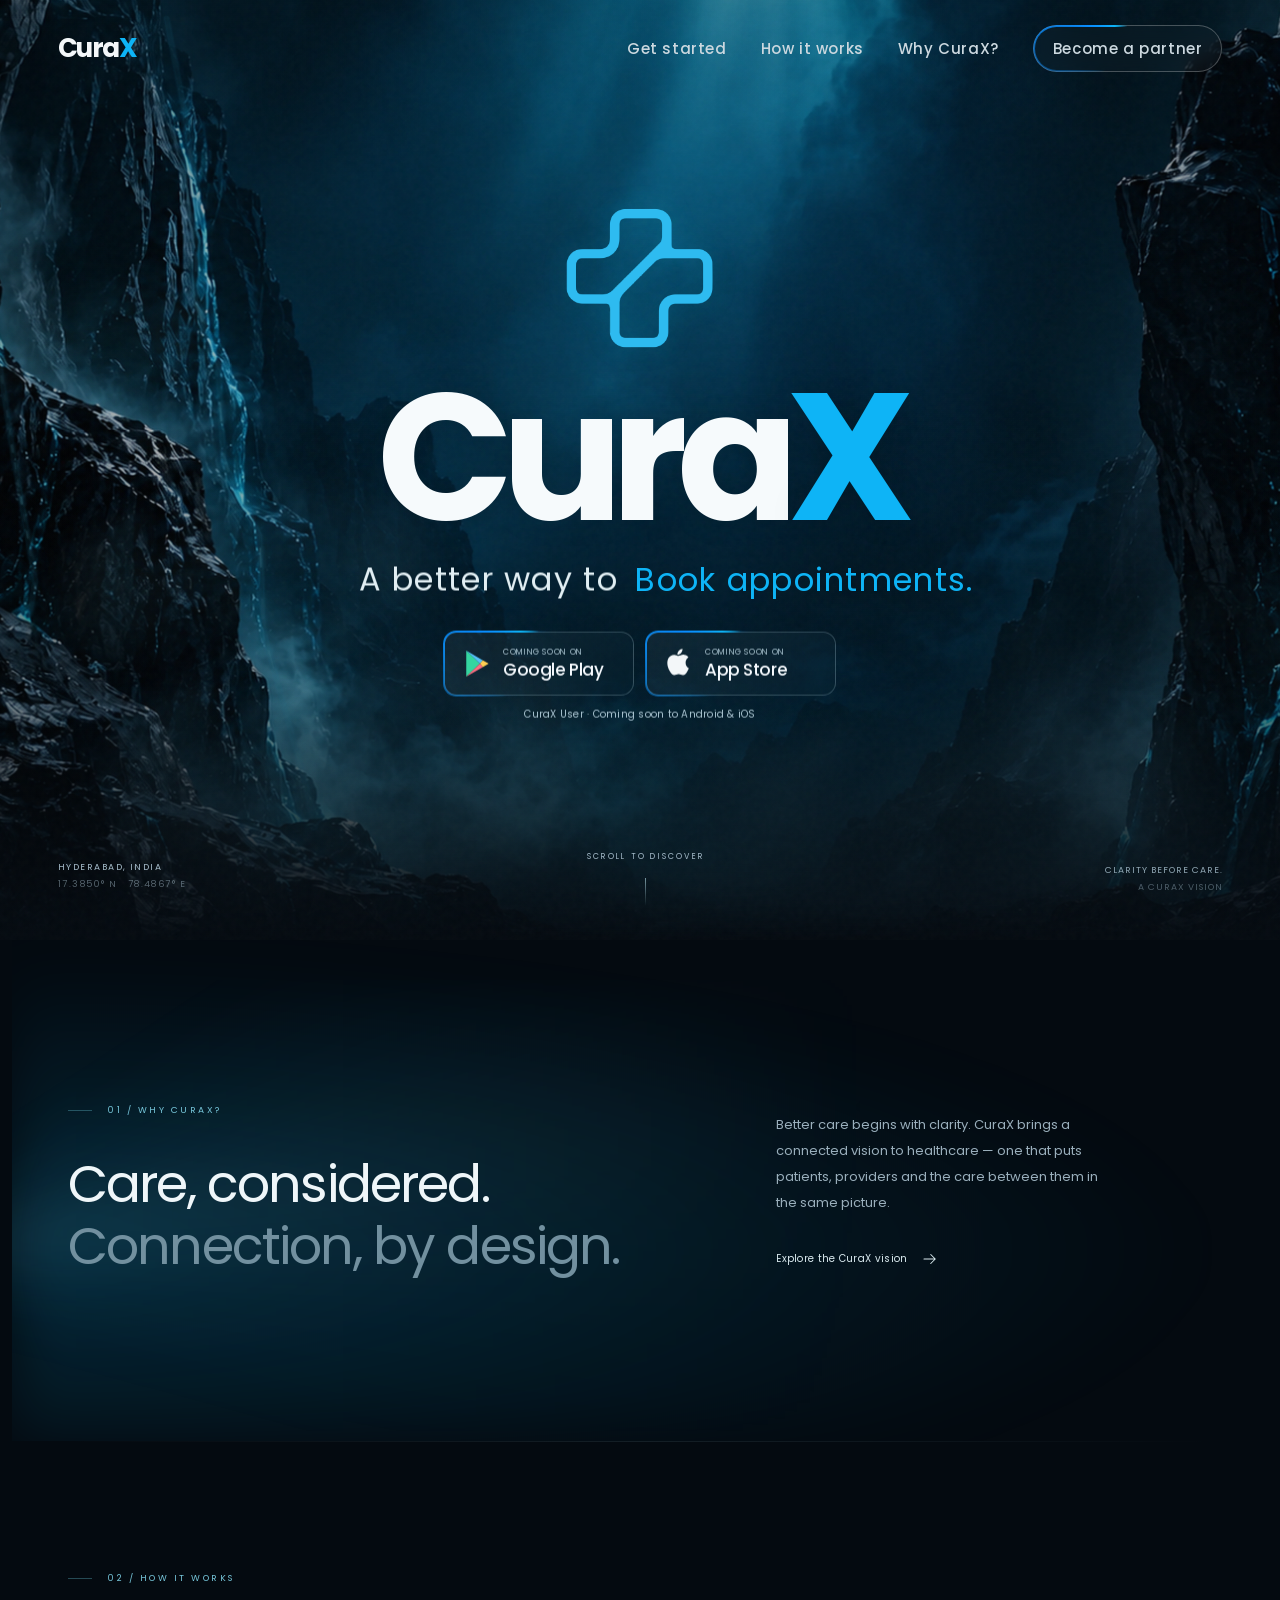
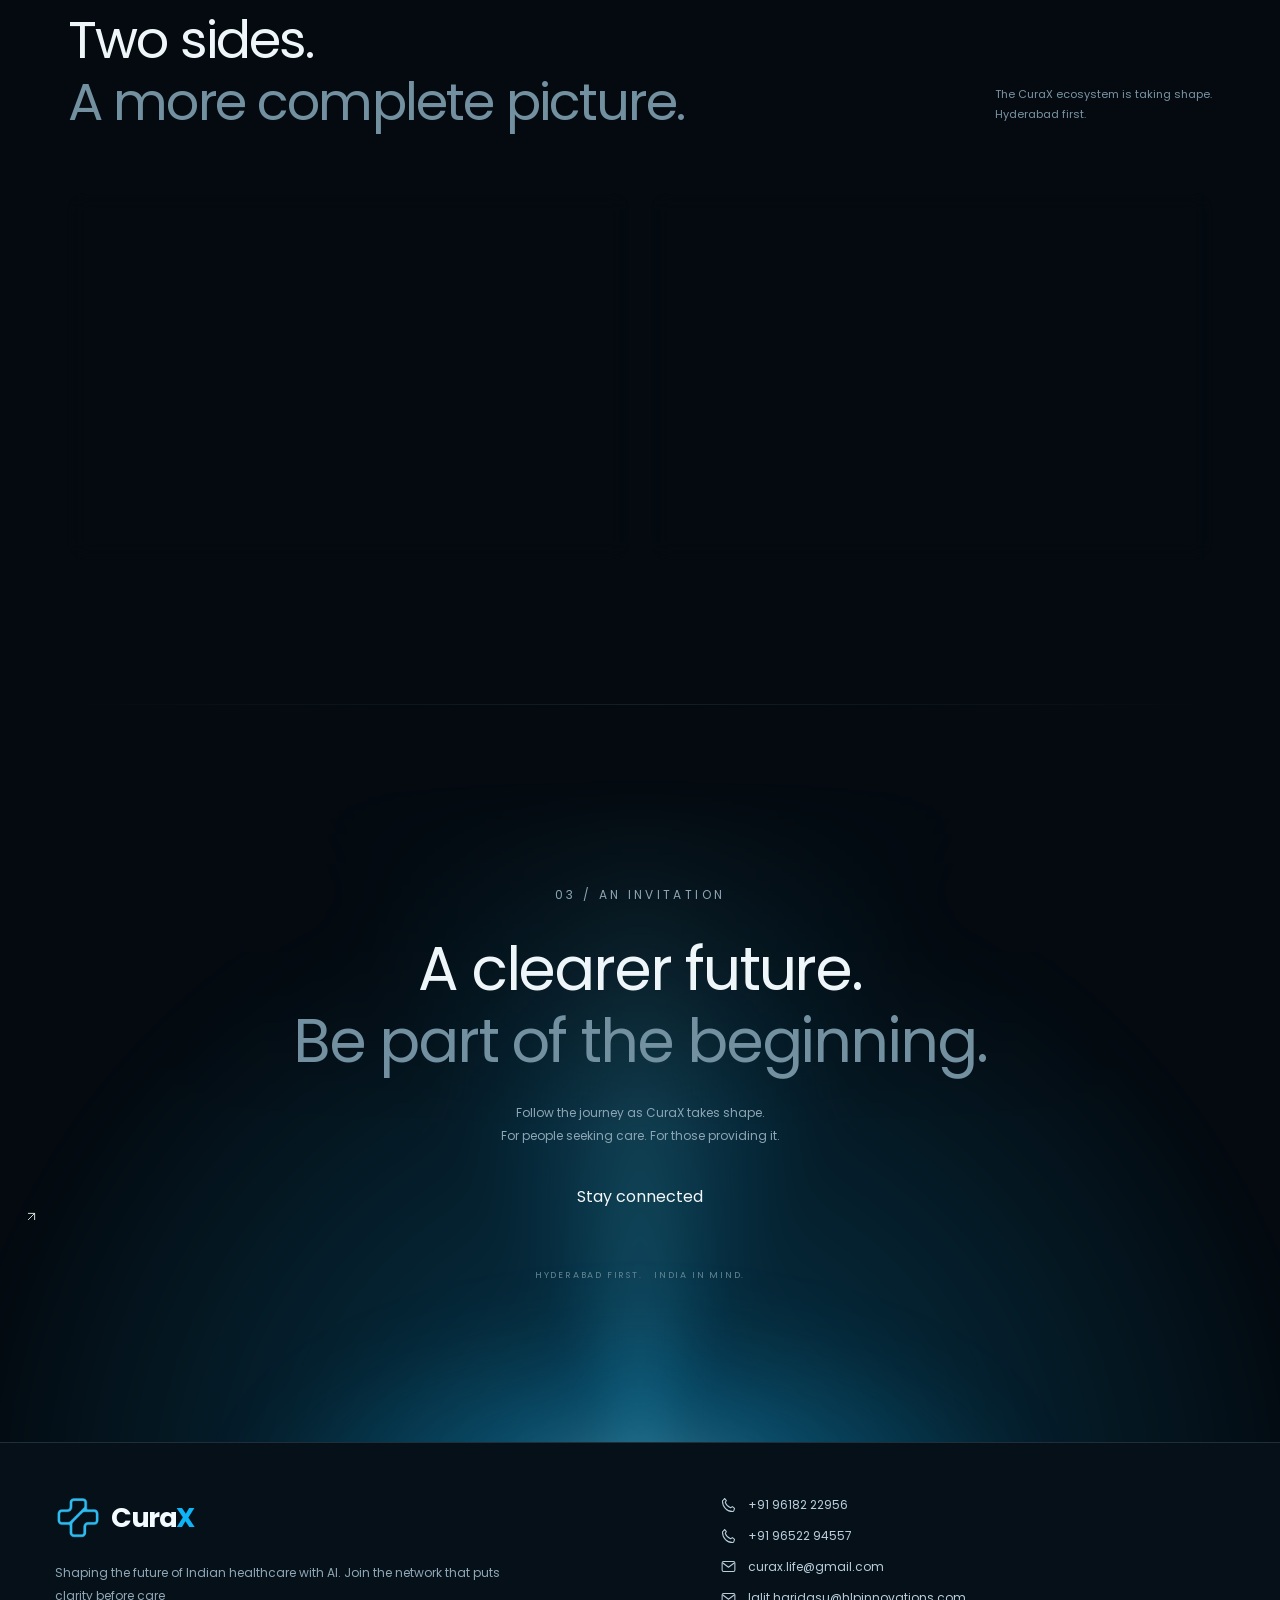
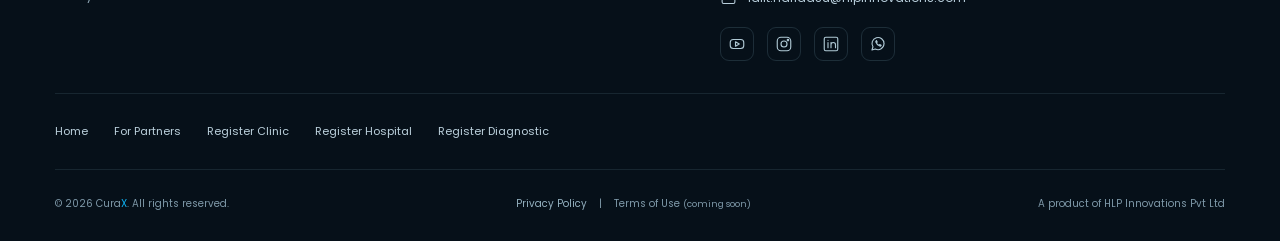
==== commit 8633fb4f: "Added icon favicon" ====
--- a/index.html
+++ b/index.html
@@ -10,6 +10,8 @@
     content="CuraX. Clarity before care. Explore the patient app and CuraX Partner for clinics, diagnostics and hospitals. Hyderabad first."
     name="description" />
   <title>CuraX — Clarity Before Care</title>
+  <link rel="icon" type="image/png" href="/assets/assets/curax-logo.png" />
+  <link rel="shortcut icon" href="/assets/assets/curax-logo.png" />
   <link href="https://fonts.googleapis.com" rel="preconnect" />
   <link crossorigin="" href="https://fonts.gstatic.com" rel="preconnect" />
   <link href="https://fonts.googleapis.com/css2?family=Poppins:wght@300;400;500;600;700;800&amp;display=swap"
